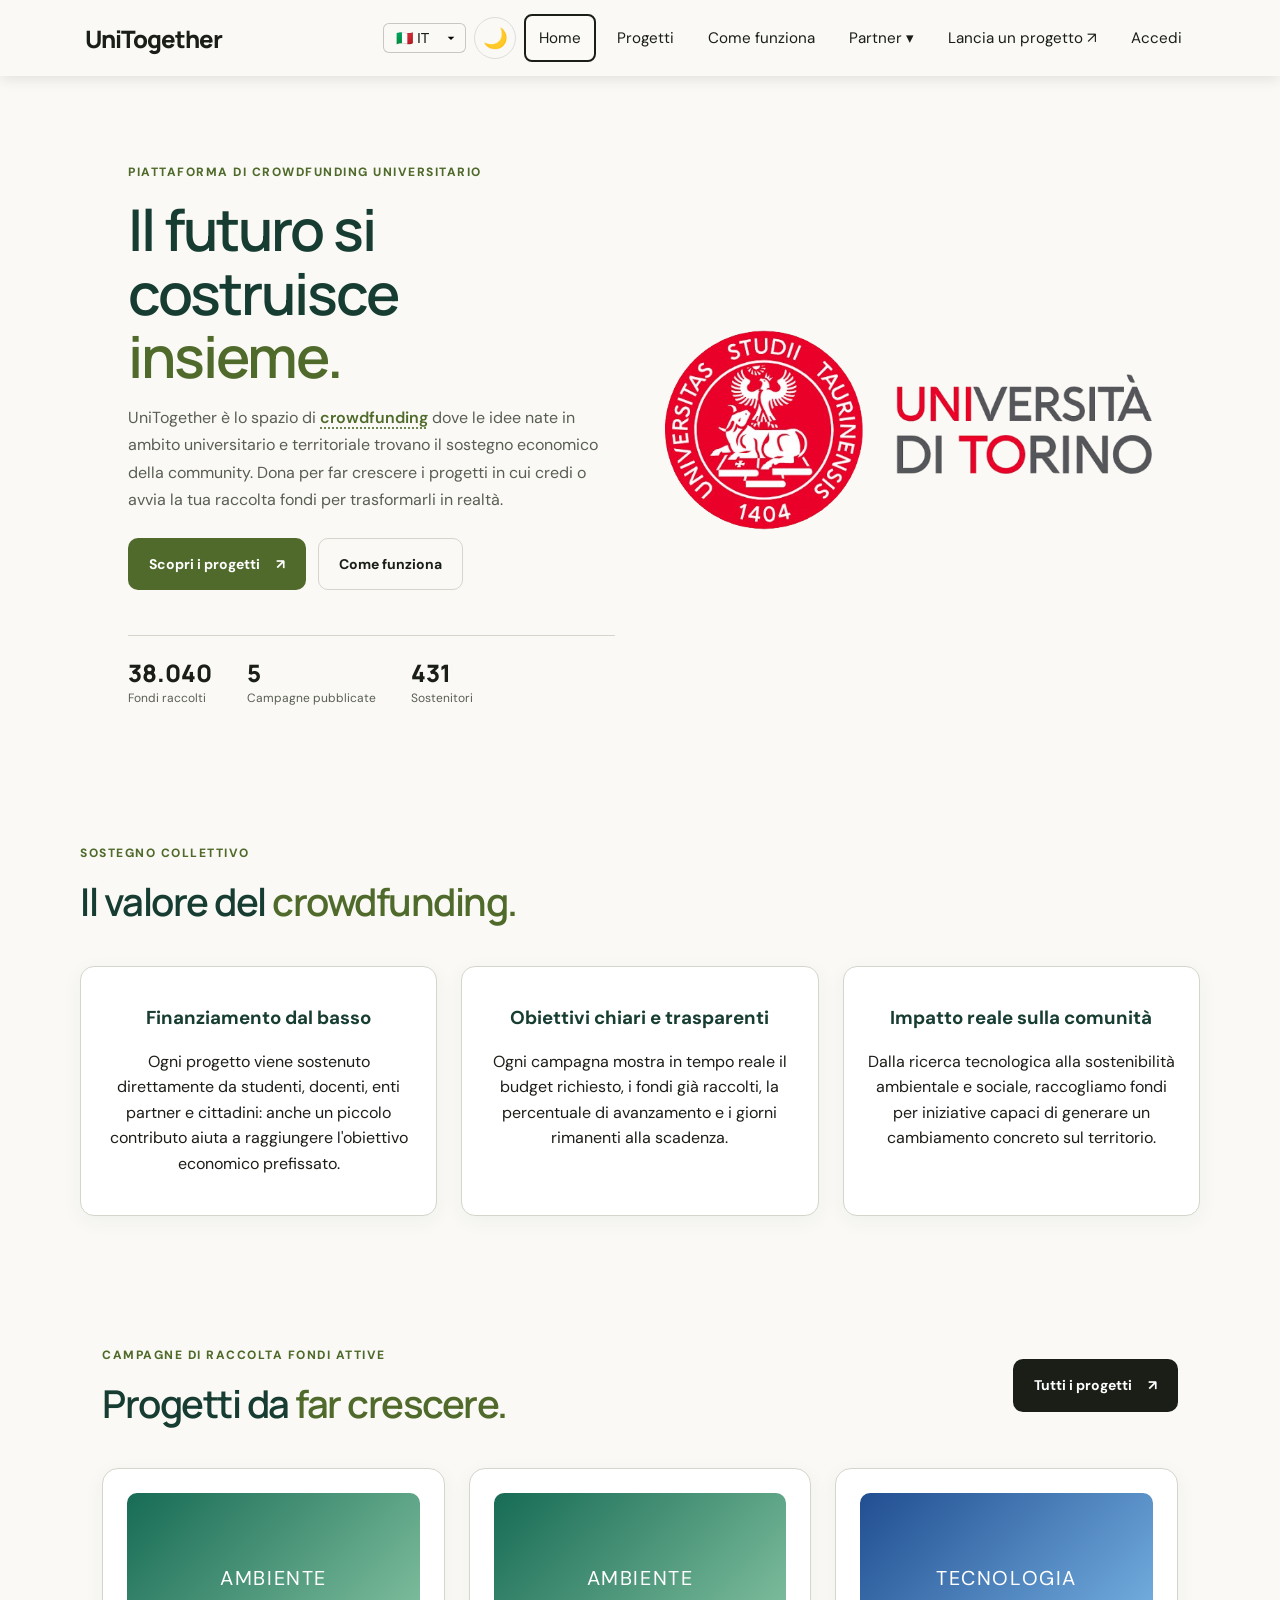
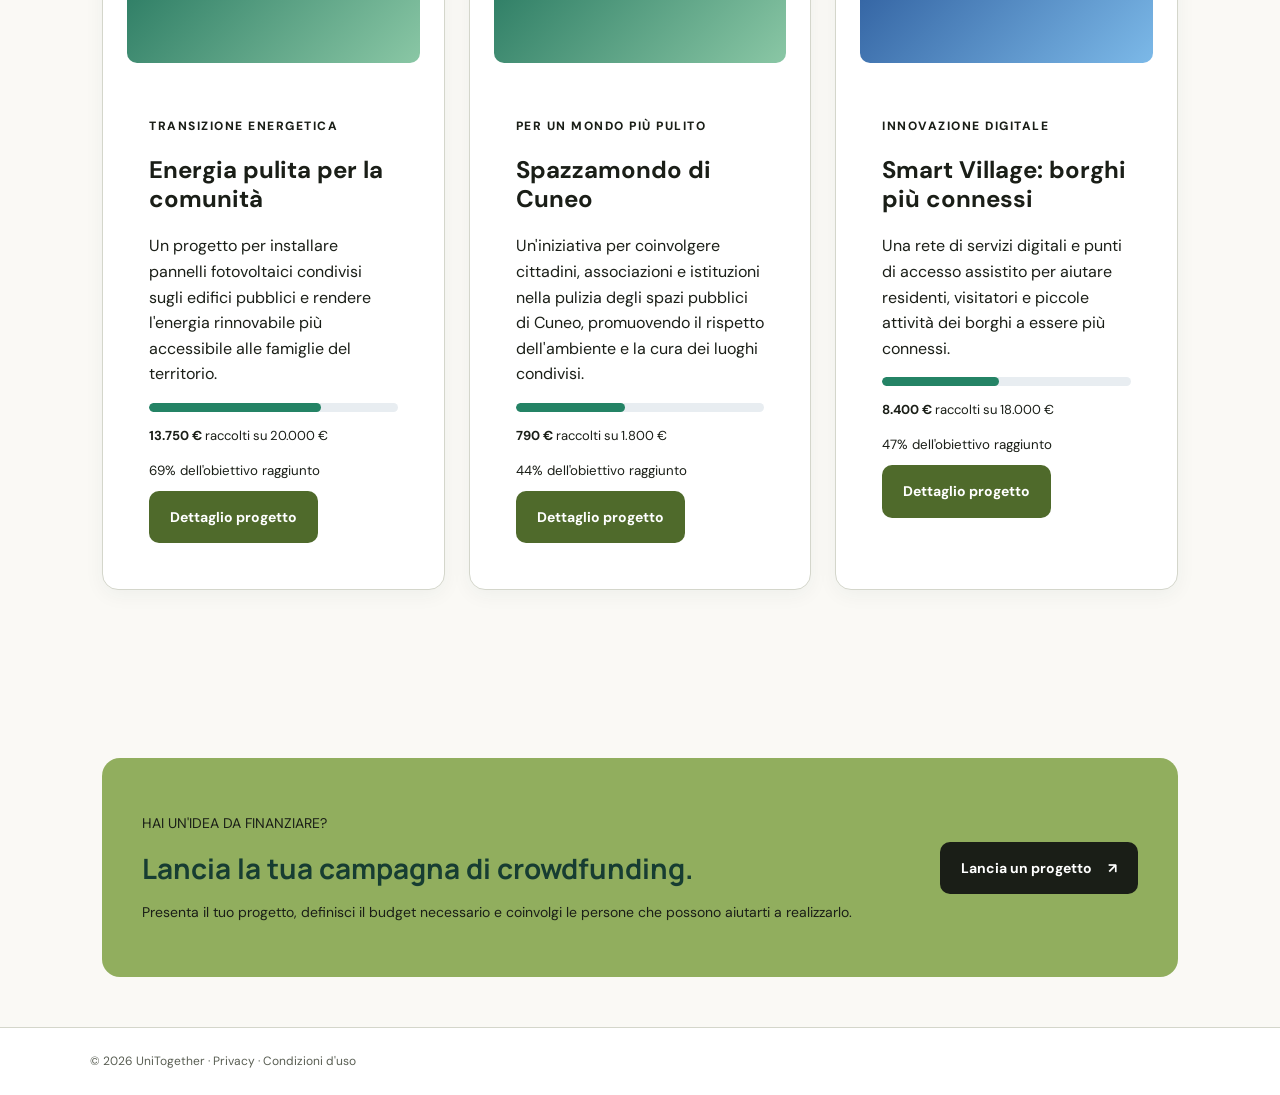
==== assignment3_gruppoAC/src/index.html @ 6f0bae68 "Add files via upload" ====
<!DOCTYPE html>
<html lang="it">
<head>
    <meta charset="UTF-8">
    <meta name="viewport" content="width=device-width, initial-scale=1.0">
    <title>UniTogether - Home</title>
    <link rel="stylesheet" href="../stile/stile.css">
    <script src="../js/app.js" defer></script>
    <script src="../dati/progetti-dati.js" defer></script>
    <script src="../js/home.js" defer></script>
</head>
<body>

<header class="site-header">
    <a class="logo" href="index.html">UniTogether</a>

    <button class="menu-toggle" id="menuToggle"
            type="button"
            aria-label="Apri menu di navigazione"
            aria-expanded="false"
            aria-controls="mainNav">
        <span aria-hidden="true">☰</span>
    </button>

    <nav id="mainNav" aria-label="Menu principale">
        <div class="language-selector">
            <label for="languageSelect" class="sr-only">Seleziona lingua</label>
            <select id="languageSelect" name="language" autocomplete="language" onchange="cambiaLinguaGoogle(this.value)" aria-label="Seleziona lingua">
                <option value="it">🇮🇹 IT</option>
                <option value="en">🇬🇧 EN</option>
                <option value="es">🇪🇸 ES</option>
                <option value="fr">🇫🇷 FR</option>
                <option value="de">🇩🇪 DE</option>
            </select>
        </div>

        <!-- Contenitore nascosto per Google Translate ignorato dagli screen reader -->
        <div id="google_translate_element" hidden aria-hidden="true"></div>

        <button
                id="themeToggle"
                class="theme-toggle"
                type="button"
                aria-label="Attiva modalità scura"
                aria-pressed="false">
            <span aria-hidden="true">🌙</span>
        </button>
        <a href="index.html" aria-current="page">Home</a>
        <a href="progetti.html">Progetti</a>
        <a href="come-funziona.html">Come funziona</a>

        <div class="partner-dropdown">
            <button class="partner-btn" id="partnerBtn" type="button" aria-expanded="false" aria-controls="partnerMenu">
                Partner <span aria-hidden="true">▾</span>
            </button>
            <div class="partner-menu" id="partnerMenu">
                <div class="partner-item">
                    <button class="submenu-btn" type="button" aria-expanded="false">Banche <span aria-hidden="true">›</span></button>
                    <div class="partner-submenu">
                        <a href="errore.html">Banca 1</a>
                        <a href="errore.html">Banca 2</a>
                        <a href="errore.html">Banca 3</a>
                    </div>
                </div>
                <div class="partner-item">
                    <button class="submenu-btn" type="button" aria-expanded="false">Enti Pubblici <span aria-hidden="true">›</span></button>
                    <div class="partner-submenu">
                        <a href="errore.html">Ente pubblico 1</a>
                        <a href="errore.html">Ente pubblico 2</a>
                        <a href="errore.html">Ente pubblico 3</a>
                    </div>
                </div>
                <div class="partner-item">
                    <button class="submenu-btn" type="button" aria-expanded="false">Fondazioni <span aria-hidden="true">›</span></button>
                    <div class="partner-submenu">
                        <a href="errore.html">Fondazione 1</a>
                        <a href="errore.html">Fondazione 2</a>
                        <a href="errore.html">Fondazione 3</a>
                    </div>
                </div>
                <div class="partner-item">
                    <button class="submenu-btn" type="button" aria-expanded="false">Università <span aria-hidden="true">›</span></button>
                    <div class="partner-submenu">
                        <a href="index.html">Università di Torino</a>
                        <a href="errore.html">Università di Firenze</a>
                        <a href="errore.html">Università Bocconi</a>
                        <a href="errore.html">Politecnico di Torino</a>
                    </div>
                </div>
            </div>
        </div>

        <a href="aggiungi.html">Lancia un progetto <span aria-hidden="true">↗</span></a>
        <a href="login.html">Accedi</a>
    </nav>
</header>

<main id="mainContent">
    <section class="hero">
        <div class="hero-text">
            <p class="eyebrow">PIATTAFORMA DI CROWDFUNDING UNIVERSITARIO</p>
            <h1>Il futuro si<br>costruisce <span>insieme.</span></h1>
            <p>
                UniTogether è lo spazio di <strong><abbr title="Raccolta collettiva e collaborativa di fondi, effettuata attraverso la rete, aperta a tutti coloro che decidono di finanziare progetti innovativi e imprese appena costituite." data-tooltip="Raccolta collettiva e collaborativa di fondi, effettuata attraverso la rete, aperta a tutti coloro che decidono di finanziare progetti innovativi e imprese appena costituite.">crowdfunding</abbr></strong> dove le idee nate in ambito universitario e territoriale trovano il sostegno economico della community. Dona per far crescere i progetti in cui credi o avvia la tua raccolta fondi per trasformarli in realtà.
            </p>

            <div class="hero-actions">
                <a href="progetti.html" class="btn primary-btn">Scopri i progetti <span aria-hidden="true">↗</span></a>
                <a href="come-funziona.html" class="btn secondary-btn">Come funziona</a>
            </div>

            <div class="statistics">
                <div><strong id="totalRaised">—</strong><small>Fondi raccolti</small></div>
                <div><strong id="totalProjects">—</strong><small>Campagne pubblicate</small></div>
                <div><strong id="totalSupporters">—</strong><small>Sostenitori</small></div>
            </div>
        </div>

        <div class="hero-illustration">
            <img src="../img/logo_unito.png" class="responsive-logo" alt="Logo Università di Torino">
        </div>
    </section>

    <section class="container section crowdfunding-section">
        <div class="section-title">
            <div>
                <p class="eyebrow">SOSTEGNO COLLETTIVO</p>
                <h2>Il valore del <span>crowdfunding.</span></h2>
            </div>
        </div>

        <div class="feature-grid">
            <article class="card">
                <h3>Finanziamento dal basso</h3>
                <p>Ogni progetto viene sostenuto direttamente da studenti, docenti, enti partner e cittadini: anche un piccolo contributo aiuta a raggiungere l'obiettivo economico prefissato.</p>
            </article>
            <article class="card">
                <h3>Obiettivi chiari e trasparenti</h3>
                <p>Ogni campagna mostra in tempo reale il budget richiesto, i fondi già raccolti, la percentuale di avanzamento e i giorni rimanenti alla scadenza.</p>
            </article>
            <article class="card">
                <h3>Impatto reale sulla comunità</h3>
                <p>Dalla ricerca tecnologica alla sostenibilità ambientale e sociale, raccogliamo fondi per iniziative capaci di generare un cambiamento concreto sul territorio.</p>
            </article>
        </div>
    </section>

    <section class="projects-section">
        <div class="section-title">
            <div>
                <p class="eyebrow">CAMPAGNE DI RACCOLTA FONDI ATTIVE</p>
                <h2>Progetti da <span>far crescere.</span></h2>
            </div>
            <a href="progetti.html" class="btn dark-btn">Tutti i progetti <span aria-hidden="true">↗</span></a>
        </div>

        <!-- Le prime tre schede vengono generate automaticamente dal JSON. -->
        <div class="project-grid" id="homeProjectGrid" aria-live="polite">
            <p>Caricamento progetti...</p>
        </div>
    </section>

    <section class="call-to-action">
        <div>
            <p>HAI UN'IDEA DA FINANZIARE?</p>
            <h2>Lancia la tua campagna di crowdfunding.</h2>
            <p>Presenta il tuo progetto, definisci il budget necessario e coinvolgi le persone che possono aiutarti a realizzarlo.</p>
        </div>
        <a href="aggiungi.html" class="btn dark-btn">Lancia un progetto <span aria-hidden="true">↗</span></a>
    </section>
</main>

<footer class="footer-simple">
    © 2026 UniTogether · Privacy · Condizioni d'uso
</footer>

</body>
</html>
---- assignment3_gruppoAC/stile/stile.css ----
@import url('https://fonts.googleapis.com/css2?family=DM+Sans:wght@400;500;600;700&family=Manrope:wght@400;500;600;700;800&display=swap');


/* Pagine catalogo, dettaglio e informazioni */

[hidden] {
    display: none !important;
}

.page-hero {
    padding: 44px 0 28px;
    max-width: 770px;
}

.page-hero h1 {
    margin: 10px 0 16px;
}

.eyebrow {
    font-size: 0.8rem;
    font-weight: 700;
    letter-spacing: 0.08em;
    text-transform: uppercase;
}

.project-filters {
    display: grid;
    grid-template-columns: 1.8fr 1.1fr 1.1fr;
    gap: 12px;
    align-items: end;
    margin: 24px 0;
}

.project-filters label {
    font-weight: 600;
}

.project-filters input,
.project-filters select {
    width: 100%;
    min-width: 0;
    padding: 12px;
    border: 1px solid #d4dbe2;
    border-radius: 8px;
    background: white;
    font: inherit;
}

.project-grid,
.feature-grid {
    display: grid;
    grid-template-columns: repeat(3, minmax(0, 1fr));
    gap: 24px;
    margin: 24px 0 48px;
}

.project-card,
.card {
    border: 1px solid #e2e7ec;
    border-radius: 14px;
    overflow: hidden;
    background: #fff;
    box-shadow: 0 5px 20px rgb(23 61 50 / 5%);
}

.project-content,
.card {
    padding: 22px;
}

.project-image {
    min-height: 170px;
    display: grid;
    place-items: center;
    margin-bottom: 20px;
    padding: 20px;
    border-radius: 10px;
    color: #fff;
    font-size: 20px;
    letter-spacing: 0.08em;
}

.project-image-green {
    background: linear-gradient(135deg, #176b55, #8ac7a5);
}

.project-image-blue {
    background: linear-gradient(135deg, #214e91, #7cb9e8);
}

.project-image-orange {
    background: linear-gradient(135deg, #a74d22, #f3b36b);
}

.project-image-purple {
    background: linear-gradient(135deg, #573d84, #b7a0e5);
}

.progress-track {
    width: 100%;
    height: 9px;
    overflow: hidden;
    border-radius: 999px;
    background: #e8edf1;
    margin: 14px 0;
}

.progress-track span {
    display: block;
    height: 100%;
    border-radius: inherit;
    background: #248365;
}

.project-content .btn,
.project-summary .btn {
    display: inline-block;
    margin-top: 10px;
}

.project-detail {
    display: grid;
    grid-template-columns: minmax(0, 2fr) minmax(260px, 1fr);
    gap: 32px;
    align-items: start;
    padding-bottom: 48px;
}

.detail-image {
    min-height: 260px;
    border-radius: 14px;
    margin-bottom: 28px;
}

.project-summary {
    position: sticky;
    top: 20px;
}

.project-summary .btn {
    width: 100%;
    text-align: center;
}

.small-text {
    font-size: 0.88rem;
    opacity: 0.8;
}

.steps-list {
    padding-left: 24px;
}

.steps-list li {
    padding: 8px 0 18px 8px;
}

.faq-item {
    padding: 18px 0;
    border-bottom: 1px solid #e2e7ec;
}

.faq-item summary {
    cursor: pointer;
    font-weight: 600;
}

.faq-item p {
    line-height: 1.7;
}

.cta-section {
    margin: 48px 0;
    padding: 32px;
    border-radius: 16px;
    background: #f1f6f3;
    border: 1px solid #e0e7df;
}

.site-footer {
    padding: 24px;
    margin-top: 40px;
    text-align: center;
    border-top: 1px solid #e2e7ec;
    background: #173d32;
    color: #fff;
}

@media (max-width: 760px) {
    .project-filters,
    .project-grid,
    .feature-grid,
    .project-detail {
        grid-template-columns: 1fr;
    }

    .project-summary {
        position: static;
    }

    .page-hero {
        padding-top: 32px;
    }

    .cta-section {
        padding: 24px;
    }
}

:root {
    --bg: #faf9f5;
    --green: #cbe665;
    --green-dark: #4f6a2b;
    --text: #1a1e17;
    --muted: #595e53;
    --border: #d4d6cb;
    --white: #ffffff;
    --focus-ring: #2e4317;
    --error: #b3392f;
    --success: #527a33;
}

*, *::before, *::after {
    box-sizing: border-box;
}

body {
    margin: 0;
    background: var(--bg);
    color: var(--text);
    font-family: 'DM Sans', sans-serif;
    line-height: 1.6;
    -webkit-font-smoothing: antialiased;
}

a {
    color: inherit;
    text-decoration: none;
}

button, input {
    font: inherit;
}

/* Accessibilità migliorata: Focus visibile per navigazione da tastiera */
button:focus-visible, a:focus-visible, input:focus-visible {
    outline: 3px solid var(--focus-ring);
    outline-offset: 2px;
}

.navbar {
    min-height: 78px;
    padding: 15px 7%;
    display: flex;
    justify-content: space-between;
    align-items: center;
    gap: 25px;
    border-bottom: 1px solid var(--border);
    background: var(--white);
}

.logo {
    font: 800 22px 'Manrope', sans-serif;
    letter-spacing: -1px;
    white-space: nowrap;
}

.logo span {
    font-weight: 400;
    color: var(--muted);
}

.navigation, .nav-actions {
    display: flex;
    align-items: center;
    gap: 25px;
}

.navigation a, .back-link {
    font-size: 14px;
    font-weight: 600;
    color: var(--muted);
}

.navigation a:hover, .navigation .current {
    color: var(--text);
}

.btn {
    display: inline-flex;
    align-items: center;
    justify-content: space-between;
    gap: 16px;
    padding: 14px 20px;
    border: 1px solid transparent;
    border-radius: 10px;
    font-size: 14px;
    font-weight: 700;
    cursor: pointer;
    transition: transform 0.2s ease, background-color 0.2s ease;
    background: lightgray;
}

.btn:hover {
    transform: translateY(-2px);
}

.primary-btn {
    background: var(--green-dark);
    color: var(--white);
}

.secondary-btn {
    border-color: var(--border);
    background: transparent;
    color: var(--text);
}

.dark-btn {
    background: var(--text);
    color: var(--white);
}

.small-btn {
    padding: 10px 14px;
    font-size: 13px;
}

.menu-toggle {
    display: none;
    border: 0;
    background: none;
    font-size: 24px;
    cursor: pointer;
}

/* HOME */

.hero {
    min-height: 570px;
    padding: 75px 10%;
    display: grid;
    grid-template-columns: 1fr 1fr;
    gap: 50px;
    align-items: center;
}

.eyebrow {
    color: var(--green-dark);
    font-size: 12px;
    font-weight: 800;
    letter-spacing: 1.5px;
    text-transform: uppercase;
}

.hero h1, .login-intro h1, .registration-intro h1 {
    font: 600 clamp(36px, 4.5vw, 60px)/1.1 'Manrope', sans-serif;
    letter-spacing: -2px;
    margin: 16px 0;
}

.hero h1 span, .login-intro h1 span,
.registration-intro h1 span, .section-title h2 span {
    color: var(--green-dark);
}

.hero-text > p:not(.eyebrow) {
    max-width: 480px;
    color: var(--muted);
    font-size: 16px;
    line-height: 1.7;
}

.hero-actions {
    display: flex;
    gap: 12px;
    flex-wrap: wrap;
    margin-top: 25px;
}

.statistics {
    display: flex;
    gap: 35px;
    margin-top: 45px;
    padding-top: 20px;
    border-top: 1px solid var(--border);
}

.statistics div {
    display: flex;
    flex-direction: column;
}

.statistics strong {
    font: 800 24px 'Manrope', sans-serif;
}

.statistics small {
    color: var(--muted);
    font-size: 12px;
}

.hero-illustration {
    min-height: 400px;
    display: grid;
    place-items: center;
    position: relative;
}

.illustration-circle {
    position: absolute;
    width: 330px;
    height: 330px;
    display: grid;
    place-items: center;
    border: 1px solid var(--border);
    border-radius: 50%;
    color: #d1d9c2;
    font-size: 240px;
}

.illustration-card {
    position: relative;
    z-index: 1;
    width: min(320px, 90%);
    padding: 24px;
    background: var(--white);
    border: 1px solid var(--border);
    border-radius: 18px;
    box-shadow: 0 20px 45px rgba(26, 30, 23, 0.08);
    transform: rotate(2deg);
}

.badge {
    display: inline-block;
    padding: 6px 12px;
    border-radius: 20px;
    background: #e8f2d1;
    color: var(--green-dark);
    font-size: 11px;
    font-weight: 800;
}

.illustration-art {
    height: 130px;
    margin: 15px 0;
    border-radius: 10px;
    background: #edf5db;
    display: grid;
    place-items: center;
    font-size: 70px;
}

.illustration-card h3, .project-card h3 {
    font: 700 18px 'Manrope', sans-serif;
    margin: 8px 0;
}

.illustration-card p:not(.eyebrow),
.project-card > p:not(.eyebrow) {
    color: var(--muted);
    font-size: 14px;
}

.progress {
    height: 8px;
    margin: 15px 0 8px;
    overflow: hidden;
    border-radius: 10px;
    background: #e2e5dc;
}

.progress span {
    display: block;
    height: 100%;
    border-radius: 10px;
    background: var(--green-dark);
}

.funding {
    color: var(--muted);
    font-size: 13px;
}

.funding strong {
    color: var(--text);
}

.projects-section {
    padding: 70px 8%;
    background: #f0f2eb;
}

.section-title {
    display: flex;
    align-items: center;
    justify-content: space-between;
    gap: 20px;
    margin-bottom: 30px;
}

.section-title h2 {
    font: 600 clamp(28px, 3vw, 40px) 'Manrope', sans-serif;
    letter-spacing: -1.5px;
    margin: 8px 0;
}

.project-grid {
    display: grid;
    grid-template-columns: repeat(3, minmax(0, 1fr));
    gap: 24px;
}

.project-card {
    padding: 24px;
    border: 1px solid var(--border);
    border-radius: 16px;
    background: var(--white);
    transition: transform 0.2s ease, box-shadow 0.2s ease;
}

.project-card:hover {
    transform: translateY(-4px);
    box-shadow: 0 12px 30px rgba(26, 30, 23, 0.06);
}

.green-art { background: #e2efcb; color: var(--green-dark); }
.lilac-art { background: #eee8f9; color: #5f5791; }
.orange-art { background: #fae6d4; color: #9c5d28; }

.project-card .back-link {
    display: inline-block;
    margin-top: 12px;
    color: var(--green-dark);
    font-weight: 700;
}

.call-to-action {
    margin: 50px 8%;
    padding: 40px;
    border-radius: 18px;
    background: var(--green-dark);
    color: var(--text);
    display: flex;
    align-items: center;
    justify-content: space-between;
    gap: 25px;
}

.call-to-action h2 {
    font: 700 28px 'Manrope', sans-serif;
    margin: 8px 0;
}

.call-to-action p {
    font-size: 14px;
}

.footer-simple {
    padding: 24px 7%;
    border-top: 1px solid var(--border);
    color: var(--muted);
    font-size: 12px;
    background: var(--white);
}

/* LOGIN E REGISTRAZIONE */

.auth-page {
    min-height: 100vh;
    background: var(--bg);
}

.auth-page .navbar {
    border-bottom: 0;
    background: transparent;
}

.login-layout, .registration-layout {
    padding: 35px 8% 55px;
    display: grid;
    grid-template-columns: 1fr 1fr;
    gap: 7%;
    align-items: center;
}

.login-intro, .registration-intro {
    padding: 35px 0;
}

.login-intro > p:not(.eyebrow),
.registration-intro > p:not(.eyebrow) {
    max-width: 400px;
    color: var(--muted);
    font-size: 16px;
    line-height: 1.7;
}

.login-card, .registration-card {
    width: 100%;
    max-width: 500px;
    padding: 36px;
    background: var(--white);
    border: 1px solid var(--border);
    border-radius: 18px;
    box-shadow: 0 15px 40px rgba(26, 30, 23, 0.06);
}

.login-card h2, .registration-card h2 {
    margin: 8px 0;
    font: 700 28px 'Manrope', sans-serif;
    letter-spacing: -1px;
}

.login-card > p:not(.eyebrow),
.muted {
    color: var(--muted);
    font-size: 14px;
}

.login-types {
    display: grid;
    grid-template-columns: 1fr 1fr 1.3fr;
    gap: 6px;
    padding: 6px;
    margin: 22px 0;
    border-radius: 10px;
    background: #eaece3;
}

.role {
    padding: 12px 6px;
    border: 0;
    border-radius: 7px;
    background: transparent;
    color: var(--muted);
    font-size: 12px;
    font-weight: 700;
    cursor: pointer;
    transition: background-color 0.2s ease, color 0.2s ease;
}

.role.active {
    background: var(--white);
    color: var(--text);
    box-shadow: 0 2px 8px rgba(0, 0, 0, 0.08);
}

.form-group {
    min-width: 0;
    margin-bottom: 20px;
}

.form-group label {
    display: block;
    margin-bottom: 8px;
    font-size: 13px;
    font-weight: 700;
}

.form-group input:not([type="checkbox"]) {
    width: 100%;
    padding: 14px;
    border: 1px solid var(--border);
    border-radius: 10px;
    background: var(--white);
    color: var(--text);
    font-size: 14px;
    transition: border-color 0.2s ease, box-shadow 0.2s ease;
}

.form-group input:focus {
    outline: none;
    border-color: var(--green-dark);
    box-shadow: 0 0 0 3px rgba(79, 106, 43, 0.15);
}

.form-group input.invalid {
    border-color: var(--error);
    background: #fffbfa;
}

.form-group input.valid {
    border-color: var(--success);
}

.password-box {
    position: relative;
}

.password-box input {
    padding-right: 85px !important;
}

.show-password {
    position: absolute;
    top: 50%;
    right: 10px;
    transform: translateY(-50%);
    padding: 8px;
    border: 0;
    background: transparent;
    color: var(--green-dark);
    font-size: 12px;
    font-weight: 700;
    cursor: pointer;
}

.error {
    display: block;
    margin-top: 6px;
    color: var(--error);
    font-size: 12px;
    font-weight: 600;
}

.error:empty {
    display: none;
}

.hint {
    display: block;
    margin-top: 6px;
    color: var(--muted);
    font-size: 12px;
}

.login-options {
    display: flex;
    align-items: center;
    justify-content: space-between;
    gap: 10px;
    margin: 8px 0 22px;
    font-size: 13px;
}

.login-options a {
    color: var(--green-dark);
    font-weight: 700;
}

.remember, .terms {
    display: flex;
    align-items: flex-start;
    gap: 10px;
    font-size: 13px;
    color: var(--muted);
}

input[type="checkbox"] {
    accent-color: var(--green-dark);
    margin-top: 3px;
    width: 16px;
    height: 16px;
    cursor: pointer;
}

.login-card .primary-btn,
.registration-card .primary-btn {
    width: 100%;
    margin-top: 10px;
    justify-content: center;
}

.form-message {
    min-height: 0;
    color: var(--green-dark);
    font-size: 13px;
    font-weight: 600;
}

.form-message:empty {
    display: none;
}

.separator {
    display: flex;
    align-items: center;
    gap: 12px;
    margin: 24px 0;
    color: var(--muted);
    font-size: 12px;
}

.separator::before, .separator::after {
    content: "";
    flex: 1;
    height: 1px;
    background: var(--border);
}

.register-link {
    text-align: center;
    color: var(--muted);
    font-size: 13px;
}

.register-link a, .terms a {
    color: var(--green-dark);
    font-weight: 800;
}

.two-columns {
    display: grid;
    grid-template-columns: 1fr 1fr;
    gap: 16px;
}

.password-rules {
    display: grid;
    grid-template-columns: 1fr 1fr;
    gap: 6px 12px;
    margin-top: 12px;
}

.password-rules p {
    margin: 0;
    color: var(--muted);
    font-size: 12px;
}

.password-rules p.passed {
    color: var(--success);
    font-weight: 600;
}

.terms {
    margin: 14px 0;
}

@media (max-width: 850px) {
    .navigation, .nav-actions {
        gap: 14px;
    }

    .hero, .login-layout, .registration-layout {
        padding-left: 6%;
        padding-right: 6%;
        gap: 4%;
    }

    .project-grid {
        grid-template-columns: repeat(2, minmax(0, 1fr));
        gap: 16px;
    }
}

@media (max-width: 650px) {
    .navbar {
        padding: 15px 5%;
    }

    .navigation, .nav-actions {
        display: none;
    }

    .menu-toggle {
        display: block;
    }

    .hero, .login-layout, .registration-layout {
        grid-template-columns: 1fr;
        padding: 35px 6%;
    }

    .hero h1, .login-intro h1, .registration-intro h1 {
        font-size: 36px;
    }

    .hero-illustration {
        min-height: 330px;
    }

    .statistics {
        gap: 20px;
    }

    .project-grid {
        grid-template-columns: 1fr;
    }

    .section-title, .call-to-action {
        align-items: flex-start;
        flex-direction: column;
    }

    .projects-section {
        padding: 45px 6%;
    }

    .call-to-action {
        margin: 25px 5%;
        padding: 28px;
    }

    .login-intro, .registration-intro {
        padding: 10px 0;
    }

    .login-card, .registration-card {
        padding: 24px 20px;
    }

    .two-columns {
        grid-template-columns: 1fr;
        gap: 0;
    }

    .password-rules {
        grid-template-columns: 1fr;
    }

    .login-types {
        grid-template-columns: 1fr 1fr 1.2fr;
    }
}

/* ===== LAYOUT GLOBALE ===== */

html {
    scroll-behavior: smooth;
}

.container {
    width: min(1120px, calc(100% - 48px));
    margin-inline: auto;
}

main.container {
    padding-top: 24px;
    padding-bottom: 48px;
}

h1, h2, h3, p {
    overflow-wrap: break-word;
}

h1, h2, h3 {
    line-height: 1.2;
    color: #173d32;
}

h1 {
    font-size: clamp(2rem, 4vw, 3.25rem);
}

/* ===== NAVBAR ===== */

.site-header {
    position: sticky;
    top: 0;
    z-index: 100;
    background: #4f6a2b;
    color: #fff;
    box-shadow: 0 3px 14px rgb(0 0 0 / 10%);
}

.site-header > * {
    max-width: 1200px;
    margin-inline: auto;
}

.site-header {
    padding: 0 24px;
}

.site-header {
    display: flex;
    align-items: center;
    justify-content: space-between;
    gap: 24px;
    min-height: 76px;
}

.site-header .logo {
    color: #fff;
    font-size: 1.5rem;
    font-weight: 800;
    text-decoration: none;
    white-space: nowrap;
}

.site-header nav {
    display: flex;
    align-items: center;
    justify-content: flex-end;
    flex-wrap: wrap;
    gap: 8px;
}

.site-header nav a {
    display: inline-block;
    padding: 10px 13px;
    color: #fff;
    border-radius: 8px;
    text-decoration: none;
    font-size: 0.95rem;
    transition: background 0.2s ease;
}

.site-header nav a:hover,
.site-header nav a:focus-visible,
.site-header nav a[aria-current="page"] {
    background: rgb(255 255 255 / 14%);
    border: 2px solid #1a1e17;
}

/* ===== SEZIONI E CARD ===== */

.section {
    margin: 48px 0;
}

.project-card {
    transition: transform 0.2s ease, box-shadow 0.2s ease;
}

.project-card:hover {
    transform: translateY(-3px);
    box-shadow: 0 10px 26px rgb(23 61 50 / 10%);
}

.btn:not(.edit-project-btn):hover {
    background: #7b7c7b;
}

.btn:focus-visible,
a:focus-visible,
input:focus-visible,
select:focus-visible,
button:focus-visible {
    outline: 3px solid var(--focus-ring);
    outline-offset: 3px;
}

.site-footer a {
    color: #d9f1c7;
}

/* ===== RESPONSIVE ===== */

@media (max-width: 760px) {
    .container {
        width: calc(100% - 32px);
    }

    .site-header {
        position: static;
        flex-direction: column;
        align-items: stretch;
        padding: 16px;
        gap: 12px;
    }

    .site-header nav {
        justify-content: flex-start;
    }

    .site-header nav a {
        padding: 8px 10px;
    }

    .project-filters,
    .project-grid,
    .feature-grid,
    .project-detail {
        grid-template-columns: minmax(0, 1fr);
    }

    .page-hero {
        padding-top: 28px;
    }
}


/* ===== MENU A TENDINA PARTNER ===== */

.partner-dropdown {
    position: relative;
}

.partner-btn {
    background: transparent;
    border: none;
    color: white;
    padding: 10px 13px;
    border-radius: 8px;
    font: inherit;
    font-size: 0.95rem;
    cursor: pointer;
}

.partner-btn:hover {
    background: rgb(255 255 255 / 14%);
    border: 2px solid #1a1e17;
}

/* Menu principale */

.partner-menu {
    display: none;
    position: absolute;
    top: 100%;
    left: 0;
    min-width: 210px;
    background: #4f6a2b;
    border-radius: 10px;
    box-shadow: 0 5px 20px rgb(0 0 0 / 18%);
    padding: 7px;
    z-index: 1000;
}

.partner-menu.active {
    display: block;
}

/* Link e pulsanti del menu */

.partner-menu a,
.submenu-btn {
    display: flex;
    justify-content: space-between;
    align-items: center;
    width: 100%;
    padding: 11px 13px;
    color: #4f6a2b;
    background: white;
    border: none;
    border-radius: 15px;
    text-decoration: none;
    font: inherit;
    font-size: 14px;
    text-align: left;
    cursor: pointer;
    margin-bottom: 4px;
}

.partner-menu a:hover,
.submenu-btn:hover {
    background: #edf2e9;
}

/* Sottomenu laterale */

.partner-item {
    position: relative;
}

.partner-submenu {
    display: none;
    position: absolute;
    top: 0;
    left: 100%;
    min-width: 230px;
    background: #4f6a2b;
    color: white;
    border-radius: 10px;
    box-shadow: 0 5px 20px rgb(0 0 0 / 18%);
    padding: 7px;
    z-index: 1001;
}

.partner-submenu.active {
    display: block;
}

/* Piccola freccia */

.submenu-btn span {
    font-size: 20px;
    color: #4f6a2b;
}

/* Accessibilità */

.partner-btn:focus-visible,
.submenu-btn:focus-visible {
    outline: 3px solid var(--focus-ring);
    outline-offset: 2px;
}

/* Versione smartphone */

@media (max-width: 760px) {
    .partner-dropdown {
        width: 100%;
    }

    .partner-menu {
        position: static;
        width: 100%;
        box-shadow: none;
        background: #4f6a2b;
    }

    .partner-submenu {
        position: static;
        width: 100%;
        box-shadow: none;
        background: #4f6a2b;
        padding-left: 15px;
        color: white;
    }
}

.partner-dropdown .partner-submenu a {
    display: block;
    width: 100%;
    padding: 10px 13px;
    color: #4f6a2b;
    background: #fff;
    text-decoration: none;
    border-radius: 7px;
    font: inherit;
    font-size: 14px;
}

.partner-dropdown .partner-submenu a:hover,
.partner-dropdown .partner-submenu a:focus-visible {
    color: #4f6a2b;
    background: #e8f1f5;
}


/* BURGER MENU */

.menu-toggle {
    display: none;
    border: 0;
    background: transparent;
    color: white;
    font-size: 27px;
    cursor: pointer;
    padding: 5px;
}

/* RESPONSIVE NAVBAR */

@media (max-width: 850px) {

    .site-header {
        position: relative;
        display: flex;
        justify-content: flex-start;
        align-items: center;
        gap: 16px;
    }

    .menu-toggle {
        display: block;
        order: 1;
        flex-shrink: 0;
    }

    .site-header nav {
        display: none;
        position: absolute;
        top: 100%;
        left: 0;
        right: 0;
        z-index: 1000;
        order: 3;

        flex-direction: column;
        align-items: stretch;
        gap: 0;

        padding: 12px 20px;
        background: var(--white);
        border: 1px solid var(--border);
        box-shadow: 0 8px 20px rgba(0,0,0,.08);
    }

    .site-header nav.active {
        display: flex;
    }

    .site-header .logo {
        order: 2;
    }

    .site-header nav > a,
    .site-header .partner-btn {
        display: block;
        width: 100%;
        padding: 13px 10px;
        text-align: left;
        color: var(--text);
        background: transparent;
        border-bottom: 1px solid var(--border);
    }

    /* Partner nel menu mobile */

    .partner-dropdown {
        width: 100%;
    }

    .partner-menu {
        position: static;
        width: 100%;
        box-shadow: none;
        border: 0;
        padding-left: 12px;
    }

    .partner-item {
        width: 100%;
    }

    .partner-submenu {
        position: static;
        width: 100%;
        box-shadow: none;
        border: 0;
        padding-left: 15px;
    }

    .partner-submenu a {
        color: var(--text);
        background: #f1f4f1;
        padding: 11px 14px;
    }
}

[data-theme="dark"] {
    --bg: #15171c;
    --surface: #20232b;
    --text: #f1f2f5;
    --text-muted: #a5aab6;
    --border: #363a45;
    --primary: #918aff;
    --primary-hover: #aaa5ff;
    --shadow: 0 4px 16px rgba(0, 0, 0, 0.3);
}

.breadcrumbs {
    display: flex;
    flex-wrap: wrap;
    align-items: center;
    gap: 8px;
    max-width: 1200px;
    margin: 16px auto;
    padding: 0 24px;
    color: var(--text-muted);
    font-size: 0.9rem;
}

.breadcrumbs a {
    color: var(--text-muted);
    text-decoration: none;
}

.breadcrumbs a:hover {
    color: var(--primary);
    text-decoration: underline;
}

.breadcrumbs [aria-current="page"] {
    color: var(--text);
    font-weight: 600;
}

@media (max-width: 600px) {
    .breadcrumbs {
        width: calc(100% - 32px);
        margin: 12px auto 20px;
        font-size: 0.85rem;
        gap: 6px;
    }
}

.responsive-logo {
    width: 100%;           /* Occupa fino al 100% dello spazio disponibile sul mobile */
    max-width: 500px;      /* Su desktop non supererà mai questa larghezza */
    height: auto;          /* Mantiene le proporzioni originali (aspect-ratio) */
    object-fit: contain;   /* Assicura che il logo non venga tagliato o deformato */
    display: block;
    margin: 0 auto;        /* Lo centra orizzontalmente nel contenitore */
}

/* =====================================
   MODALITÀ SCURA AUTOMATICA
   ===================================== */

@media (prefers-color-scheme: dark) {

    :root {
        color-scheme: dark;

        --bg-color: #151619;
        --card-color: #222329;
        --text-color: #f5f5f5;
        --secondary-text: #c5c5cc;
        --border-color: #383941;
        --section-color: #1c1d22;
    }

    body {
        background-color: var(--bg-color);
        color: var(--text-color);
    }

    /* Header e navigazione */
    .site-header {
        background-color: var(--bg-color);
        border-bottom: 1px solid var(--border-color);
    }

    .site-header a,
    .site-header button {
        color: var(--text-color);
    }

    /* Hero */
    .hero,
    .projects-section {
        background-color: var(--bg-color);
        color: var(--text-color);
    }

    /* Card dei progetti */
    .project-card {
        background-color: var(--card-color);
        color: var(--text-color);
        border: 1px solid var(--border-color);
    }

    .project-content {
        background-color: var(--card-color);
        color: var(--text-color);
    }

    .project-card h2,
    .project-card h3,
    .project-card p {
        color: var(--text-color);
    }

    /* Barra di avanzamento */
    .progress-track {
        background-color: #454650;
    }

    .progress-track span {
        background-color: #48d982;
    }

    /* Pulsanti */
    .secondary-btn {
        color: var(--text-color);
        border-color: var(--text-color);
    }

    /* Sezioni finali */
    .call-to-action {
        background-color: var(--section-color);
        color: var(--text-color);
    }

    .footer-simple {
        background-color: var(--bg-color);
        color: var(--secondary-text);
        border-top: 1px solid var(--border-color);
    }

    /* Testi secondari */
    .eyebrow,
    .funding,
    .section-title {
        color: var(--secondary-text);
    }
}

/* Pulsante cambio tema */
.theme-toggle {
    background: transparent;
    border: 1px solid var(--border-color, #ddd);
    border-radius: 50%;
    width: 42px;
    height: 42px;
    font-size: 20px;
    cursor: pointer;
    display: inline-flex;
    align-items: center;
    justify-content: center;
    transition: background 0.3s, transform 0.3s;
}

.theme-toggle:hover {
    transform: rotate(15deg);
}

/* =========================
   MODALITÀ SCURA
   ========================= */

/* 1. Variabili ricalibrate per il tema scuro */
html[data-theme="dark"] {
    --bg: #151619;
    --white: #222329;       /* Sfondo delle card, navbar e form */
    --text: #f5f5f5;        /* Testo principale chiaro */
    --muted: #a5aab6;       /* Testo secondario */
    --border: #383941;      /* Bordi più scuri */
    --green-dark: #6a7d05;  /* Verde brillante per risaltare sul nero */
}

/* 2. Sfondo generale e testo base */
html[data-theme="dark"] body {
    background-color: var(--bg) !important;
    color: var(--text) !important;
}

/* 3. Intestazioni (Titoli fissi) */
html[data-theme="dark"] h1,
html[data-theme="dark"] h2,
html[data-theme="dark"] h3,
html[data-theme="dark"] .project-card h2,
html[data-theme="dark"] .project-card h3 {
    color: #ffffff !important;
}

/* 4. Sfondi Card e Contenitori */
html[data-theme="dark"] .project-card,
html[data-theme="dark"] .card,
html[data-theme="dark"] .login-card,
html[data-theme="dark"] .registration-card,
html[data-theme="dark"] .illustration-card,
html[data-theme="dark"] .project-content {
    background-color: var(--white) !important;
    border-color: var(--border) !important;
    color: var(--text) !important;
}

/* 5. Testi interni alle card e paragrafi secondari */
html[data-theme="dark"] .project-card p,
html[data-theme="dark"] .card p,
html[data-theme="dark"] .login-card p,
html[data-theme="dark"] .registration-card p,
html[data-theme="dark"] .illustration-card p,
html[data-theme="dark"] .small-text,
html[data-theme="dark"] .funding,
html[data-theme="dark"] .eyebrow,
html[data-theme="dark"] .hero-text > p:not(.eyebrow) {
    color: var(--muted) !important;
}

/* Evidenziazioni (Numeri e statistiche) */
html[data-theme="dark"] .project-card strong,
html[data-theme="dark"] .card strong,
html[data-theme="dark"] .funding strong,
html[data-theme="dark"] .statistics strong {
    color: #ffffff !important;
}

/* 6. Header, Footer e sezioni speciali */
html[data-theme="dark"] .site-header,
html[data-theme="dark"] .navbar,
html[data-theme="dark"] .site-footer {
    background-color: var(--bg) !important;
    border-color: var(--border) !important;
    color: #ffffff !important;
}

html[data-theme="dark"] .projects-section,
html[data-theme="dark"] .hero {
    background-color: var(--bg) !important;
}

html[data-theme="dark"] .btn {
    color: black !important;
}

html[data-theme="dark"] .call-to-action {
    background-color: var(--white) !important;
    color: var(--text) !important;
}

/* 7. Menu a tendina (Partner) */
html[data-theme="dark"] .partner-menu,
html[data-theme="dark"] .partner-submenu {
    background-color: var(--white) !important;
}

html[data-theme="dark"] .partner-menu a,
html[data-theme="dark"] .partner-submenu a,
html[data-theme="dark"] .submenu-btn {
    background-color: var(--bg) !important;
    color: var(--text) !important;
}

html[data-theme="dark"] .partner-menu a:hover,
html[data-theme="dark"] .submenu-btn:hover {
    background-color: var(--border) !important;
}

/* 8. Input, Select e Form */
html[data-theme="dark"] input,
html[data-theme="dark"] select {
    background-color: var(--bg) !important;
    color: #ffffff !important;
    border-color: var(--border) !important;
}

/* 9. Bottoni secondari e link navbar */
html[data-theme="dark"] .secondary-btn {
    color: #ffffff !important;
    border-color: var(--border) !important;
}

html[data-theme="dark"] .site-header a,
html[data-theme="dark"] .site-header button {
    color: #ffffff !important;
}

/* 10. Progress bar */
html[data-theme="dark"] .progress-track {
    background-color: #454650 !important;
}
/* =========================
   MODALITÀ CHIARA (Sovrascrive il sistema)
   ========================= */

html[data-theme="light"] body {
    background: #faf9f5;
    color: #1a1e17;
}

html[data-theme="light"] .site-header,
html[data-theme="light"] .hero,
html[data-theme="light"] .projects-section {
    background: #faf9f5;
    color: #1a1e17;
}

html[data-theme="light"] .project-card,
html[data-theme="light"] .project-content {
    background: #ffffff;
    color: #1a1e17;
}

html[data-theme="light"] .project-card h2,
html[data-theme="light"] .project-card h3,
html[data-theme="light"] .project-card p {
    color: #1a1e17;
}

html[data-theme="light"] .call-to-action {
    background: #91ae5e;
    color: #1a1e17;
}

html[data-theme="light"] .footer-simple {
    background: #ffffff;
    color: #595e53;
}

html[data-theme="light"] .progress-track {
    background: #e8edf1;
}

html[data-theme="light"] .secondary-btn {
    color: #1a1e17;
    border-color: #d4d6cb;
}

html[data-theme="light"] .site-header a,
html[data-theme="light"] .site-header button {
    color: #1a1e17;
}

/* Stile icona profilo utente */
.profile-icon {
    display: inline-flex;
    align-items: center;
    justify-content: center;
    width: 32px;
    height: 32px;
    background-color: var(--green-dark, #4f6a2b);
    color: var(--white, #ffffff);
    border-radius: 50%;
    font-weight: 800;
    font-size: 14px;
    text-transform: uppercase;
}

.utente-loggato {
    display: inline-flex !important;
    align-items: center;
    gap: 10px;
    text-decoration: none;
}

.language-flags {
    display: inline-flex;
    gap: 8px;
    align-items: center;
    margin-left: 15px;
}

.flag-btn {
    background: transparent;
    border: 1px solid transparent;
    font-size: 20px;
    cursor: pointer;
    padding: 4px 6px;
    border-radius: 4px;
    transition: transform 0.2s, background 0.2s;
}

.flag-btn:hover {
    transform: scale(1.1);
    background: rgba(0, 0, 0, 0.05);
}

.language-selector {
    display: inline-block;
    margin-left: 15px;
    position: relative;
}

.language-selector select {
    appearance: none;
    -webkit-appearance: none;
    -moz-appearance: none;
    background-color: transparent;
    border: 1px solid rgba(0, 0, 0, 0.2);
    padding: 6px 28px 6px 12px;
    border-radius: 6px;
    font-size: 14px;
    cursor: pointer;
    color: inherit;
    /* Icona freccia personalizzata minimale (opzionale, se la vuoi del tutto invisibile puoi rimuovere il background-image) */
    background-image: url("data:image/svg+xml;utf8,<svg fill='currentColor' height='24' viewBox='0 0 24 24' width='24' xmlns='http://www.w3.org/2000/svg'><path d='M7 10l5 5 5-5z'/></svg>");
    background-repeat: no-repeat;
    background-position: right 6px center;
    background-size: 16px;
}

.language-selector select:focus {
    outline: none;
    border-color: #66863d; /* Sostituisci con il colore principale del tuo tema */
}

/* Freccia che diventa automaticamente BIANCA quando il tema è scuro */
[data-theme="dark"] .language-selector select {
    background-image: url("data:image/svg+xml;utf8,<svg fill='%23ffffff' height='20' viewBox='0 0 24 24' width='20' xmlns='http://www.w3.org/2000/svg'><path d='M7 10l5 5 5-5z'/></svg>");
    border-color: rgba(255, 255, 255, 0.3);
}


/* PAGINA AGGIUNGI PROGETTO */

.add-project-page {
    max-width: 1250px;
    margin: 0 auto;
    padding: 65px 24px 90px;
}

.add-project-heading {
    max-width: 760px;
    margin-bottom: 45px;
}

.add-project-heading h1 {
    font-size: clamp(2rem, 5vw, 3.5rem);
    line-height: 1.12;
    margin: 12px 0;
    letter-spacing: -1.5px;
}

.add-project-heading h1 span {
    color: var(--green);
}

.add-project-heading > p:last-child {
    color: var(--muted);
    line-height: 1.7;
    max-width: 650px;
}

/* LAYOUT */

.add-project-layout {
    display: grid;
    grid-template-columns: 280px minmax(0, 1fr);
    gap: 28px;
    align-items: start;
}

.wizard-sidebar,
.wizard-content {
    background: var(--white);
    border: 1px solid var(--border);
    border-radius: 20px;
}

.wizard-sidebar {
    padding: 24px;
    position: sticky;
    top: 25px;
}

.wizard-progress {
    margin-bottom: 25px;
}

.wizard-progress-header {
    display: flex;
    justify-content: space-between;
    font-size: .9rem;
    margin-bottom: 12px;
}

.wizard-progress-header span {
    color: var(--green);
    font-weight: 700;
}

.wizard-progress-track {
    height: 7px;
    background: var(--border);
    border-radius: 20px;
    overflow: hidden;
}

.wizard-progress-track span {
    display: block;
    width: 20%;
    height: 100%;
    background: var(--green);
    border-radius: 20px;
    transition: width .3s ease;
}

.wizard-steps {
    display: flex;
    flex-direction: column;
    gap: 10px;
}

.wizard-step {
    display: flex;
    align-items: center;
    gap: 13px;
    padding: 13px 10px;
    width: 100%;
    text-align: left;
    border: 0;
    border-radius: 12px;
    background: transparent;
    color: var(--text);
    cursor: pointer;
}

.wizard-step.active {
    background: rgba(39, 134, 75, .10);
}

.step-number {
    display: flex;
    align-items: center;
    justify-content: center;
    width: 35px;
    height: 35px;
    flex-shrink: 0;
    border: 1px solid var(--border);
    border-radius: 50%;
    font-weight: 700;
}

.wizard-step.active .step-number,
.wizard-step.completed .step-number {
    color: white;
    background: var(--green);
    border-color: var(--green);
}

.wizard-step strong,
.wizard-step small {
    display: block;
}

.wizard-step strong {
    font-size: .88rem;
}

.wizard-step small {
    margin-top: 4px;
    color: var(--muted);
    font-size: .76rem;
}

.wizard-help {
    margin-top: 30px;
    padding: 16px;
    border-radius: 12px;
    background: rgba(39, 134, 75, .08);
}

.wizard-help strong {
    font-size: .88rem;
}

.wizard-help p {
    font-size: .8rem;
    line-height: 1.5;
    color: var(--muted);
    margin-bottom: 0;
}

/* CONTENUTO */

.wizard-content {
    padding: 32px;
    min-width: 0;
}

.wizard-content-header {
    display: flex;
    align-items: flex-start;
    justify-content: space-between;
    gap: 15px;
    margin-bottom: 35px;
    padding-bottom: 22px;
    border-bottom: 1px solid var(--border);
}

.wizard-content-header h2 {
    margin: 8px 0;
    font-size: 1.7rem;
}

.wizard-content-header p {
    margin: 0;
    color: var(--muted);
    font-size: .92rem;
}

.draft-status {
    color: var(--muted);
    font-size: .75rem;
    white-space: nowrap;
}

/* CAMPI */

.field-group {
    margin-bottom: 24px;
    min-width: 0;
}

.field-group label {
    display: block;
    font-size: .92rem;
    font-weight: 700;
    margin-bottom: 9px;
}

.field-group input:not([type="radio"]):not([type="file"]),
.field-group textarea {
    width: 100%;
    padding: 13px 15px;
    border: 1px solid var(--border);
    border-radius: 10px;
    background: var(--bg);
    color: var(--text);
    font: inherit;
    font-size: .9rem;
    box-sizing: border-box;
}

.field-group textarea {
    resize: vertical;
    line-height: 1.6;
}

.field-group input:focus,
.field-group textarea:focus {
    outline: 2px solid var(--green);
    outline-offset: 2px;
}

.field-group small {
    display: block;
    margin-top: 7px;
    color: var(--muted);
    font-size: .78rem;
}

.field-row {
    display: grid;
    grid-template-columns: 1fr 1fr;
    gap: 18px;
}

.field-error {
    display: block;
    color: var(--error, #c64e45);
    font-size: .78rem;
    margin-top: 6px;
}

.field-group .invalid {
    border-color: var(--error, #c64e45) !important;
}

/* CATEGORIE */

.category-options {
    display: grid;
    grid-template-columns: repeat(2, minmax(0, 1fr));
    gap: 12px;
}

.category-option {
    position: relative;
    display: flex;
    flex-direction: column;
    align-items: flex-start;
    padding: 18px;
    border: 1px solid var(--border);
    border-radius: 13px;
    cursor: pointer;
    transition: .2s;
}

.category-option input {
    position: absolute;
    top: 12px;
    right: 12px;
    accent-color: var(--green);
}

.category-option > span {
    font-size: 1.6rem;
    margin-bottom: 10px;
}

.category-option strong {
    font-size: .92rem;
}

.category-option small {
    color: var(--muted);
    margin-top: 5px;
}

.category-option:has(input:checked) {
    outline: 2px solid var(--green);
    border-color: var(--green);
}

.category-option.green:has(input:checked) {
    outline-color: #27864B;
}

.category-option.purple:has(input:checked) {
    outline-color: #8052B8;
}

.category-option.blue:has(input:checked) {
    outline-color: #2878C8;
}

.category-option.orange:has(input:checked) {
    outline-color: #E87532;
}

/* IMMAGINE */

.image-preview {
    min-height: 180px;
    margin-top: 15px;
    border: 2px dashed var(--border);
    border-radius: 13px;
    display: flex;
    flex-direction: column;
    justify-content: center;
    align-items: center;
    text-align: center;
    overflow: hidden;
    color: var(--muted);
}

.image-preview > span {
    font-size: 2rem;
}

.image-preview img {
    width: 100%;
    max-height: 280px;
    object-fit: cover;
}

.image-preview p {
    font-size: .85rem;
}

.remove-image {
    margin-top: 10px;
    border: 0;
    background: transparent;
    color: var(--error, #c64e45);
    cursor: pointer;
    font: inherit;
}

/* STEP */

.wizard-panel {
    display: none;
}

.wizard-panel.active {
    display: block;
}

/* RIEPILOGO */

.review-notice {
    display: flex;
    gap: 13px;
    padding: 17px;
    background: rgba(39, 134, 75, .09);
    border-radius: 12px;
    margin-bottom: 25px;
}

.review-notice > span {
    color: var(--green);
    font-size: 1.4rem;
    font-weight: 700;
}

.review-notice p {
    margin: 5px 0 0;
    color: var(--muted);
    font-size: .85rem;
}

.review-item {
    padding: 17px 0;
    border-bottom: 1px solid var(--border);
}

.review-item small {
    display: block;
    color: var(--muted);
    margin-bottom: 6px;
}

.review-item strong {
    overflow-wrap: anywhere;
}

.review-image {
    width: 100%;
    max-height: 200px;
    object-fit: cover;
    border-radius: 10px;
    margin-top: 10px;
}

.review-checkbox {
    display: flex;
    align-items: flex-start;
    gap: 10px;
    margin-top: 25px;
    font-size: .86rem;
    line-height: 1.5;
    cursor: pointer;
}

.review-checkbox input {
    margin-top: 4px;
    accent-color: var(--green);
}

.review-error,
.form-message {
    color: var(--error, #c64e45);
    font-size: .85rem;
}

/* NAVIGAZIONE */

.wizard-actions {
    display: flex;
    align-items: center;
    gap: 12px;
    margin-top: 35px;
    padding-top: 22px;
    border-top: 1px solid var(--border);
}

.required-note {
    color: var(--muted);
    font-size: .78rem;
    margin-right: auto;
}

.wizard-back {
    border: 1px solid var(--border);
    background: transparent;
    color: var(--text);
    border-radius: 10px;
    padding: 12px 18px;
    cursor: pointer;
    font: inherit;
}

.wizard-actions button:disabled {
    opacity: .5;
    cursor: not-allowed;
}

/* RESPONSIVE */

@media (max-width: 850px) {
    .add-project-layout {
        grid-template-columns: 1fr;
    }

    .wizard-sidebar {
        position: static;
    }

    .wizard-steps {
        display: grid;
        grid-template-columns: repeat(2, minmax(0, 1fr));
    }

    .wizard-help {
        display: none;
    }
}

@media (max-width: 550px) {
    .add-project-page {
        padding: 35px 15px 60px;
    }

    .wizard-content,
    .wizard-sidebar {
        padding: 19px;
    }

    .wizard-steps {
        grid-template-columns: 1fr;
    }

    .field-row,
    .category-options {
        grid-template-columns: 1fr;
    }

    .wizard-content-header {
        flex-direction: column;
    }

    .wizard-actions {
        flex-wrap: wrap;
    }

    .required-note {
        width: 100%;
        order: -1;
    }

    .wizard-actions button {
        flex: 1;
    }
}

.project-owner-actions {
    display: flex;
    flex-wrap: wrap;
    gap: 10px;
    margin: 18px 0;
}

.project-owner-actions .btn {
    display: inline-block;
    padding: 10px 17px;
    border-radius: 8px;
    font-size: 14px;
    font-weight: 700;
    text-decoration: none;
    cursor: pointer;
}

.edit-project-btn {
    background: white;
    color: #27864b;
    border: 1px solid #27864b;
}

.edit-project-btn:hover {
    background: rgb(170 234 162 / 0.65);
    color: rgb(49 147 30 / 0.65);
    border-color: #27864b;
}

.delete-project-btn {
    background: white;
    color: #c0392b;
    border: 1px solid #c0392b;
}

.delete-project-btn:hover {
    background: #fff0f0;
    color: #851e14;
    border-color: #c63323;
}

.project-owner-actions .delete-project-btn:hover {
    background-color: #fff0f0 !important;
    color: #c0392b !important;
    border-color: #c0392b !important;
}

.image-preview {
    height: 220px;
    max-height: 220px;
    margin-top: 15px;
    border: 2px dashed var(--border);
    border-radius: 13px;
    display: flex;
    flex-direction: column;
    justify-content: center;
    align-items: center;
    text-align: center;
    overflow: hidden;
    color: var(--muted);
}

.image-preview img {
    width: 100%;
    height: 100%;
    object-fit: cover;
    display: block;
}

/* =========================================
   CORREZIONE COLORI FORM DI DONAZIONE (DARK MODE)
   ========================================= */

#donationFormContainer {
    background: #f9f9f9;
    color: #1a1e17;
    border: 1px solid #ddd;
    transition: background 0.2s, color 0.2s, border-color 0.2s;
}

#donationFormContainer label,
#donationFormContainer h4 {
    color: inherit;
}

/* Quando la modatità scura è attiva */
html[data-theme="dark"] #donationFormContainer {
    background: var(--white) !important; /* Usa il colore della card scura */
    color: var(--text) !important;
    border-color: var(--border) !important;
}

html[data-theme="dark"] #donationFormContainer input[type="number"] {
    background-color: var(--bg) !important;
    color: var(--text) !important;
    border-color: var(--border) !important;
}

html[data-theme="dark"] #donationFormContainer .amount-btn {
    background-color: var(--bg) !important;
    color: var(--text) !important;
    border: 1px solid var(--border) !important;
}

html[data-theme="dark"] #donationFormContainer .amount-btn.active {
    background-color: var(--green-dark) !important;
    color: #ffffff !important;
}


/* =========================================
   CONTRASTO PULITO E BILANCIATO
   ========================================= */

:root {
    --border: #d4d6cb;   /* Ripristina il bordo originale pulito */
    --muted: #595e53;    /* Testi secondari leggibili ma non pesanti */
}

/* Card e box generali con lo stile nativo originale */
.project-card,
.card,
.login-card,
.registration-card,
.illustration-card,
.wizard-sidebar,
.wizard-content {
    border: 1px solid var(--border);
    box-shadow: 0 5px 20px rgba(23, 61, 50, 0.05);
}

/* Input, select e campi di testo standard (senza bordi esagerati) */
input:not([type="checkbox"]),
select,
textarea {
    border: 1px solid #d4d6cb;
    background-color: #ffffff;
    color: var(--text);
}

input:not([type="checkbox"]):focus,
select:focus,
textarea:focus {
    border-color: var(--green-dark);
    box-shadow: 0 0 0 3px rgba(79, 106, 43, 0.15);
    outline: none;
}

/* Modalità scura bilanciata */
html[data-theme="dark"] {
    --border: #383941;
    --muted: #a5aab6;
}

html[data-theme="dark"] input,
html[data-theme="dark"] select,
html[data-theme="dark"] textarea {
    background-color: var(--bg);
    color: #ffffff;
    border-color: var(--border);
}

/* =========================================
   SOLO IL BOTTONE "TORNA AI PROGETTI" (Isolato)
   ========================================= */

a.back-btn {
    display: inline-flex !important;
    align-items: center;
    gap: 8px;
    padding: 10px 16px !important;
    background-color: #ffffff !important;
    border: 1px solid #d4d6cb !important;
    border-radius: 8px !important;
    color: #1a1e17 !important;
    font-size: 0.95rem;
    font-weight: 700;
    text-decoration: none !important;
    box-shadow: 0 3px 8px rgba(0, 0, 0, 0.08) !important;
    transition: all 0.2s ease;
}

a.back-btn:hover {
    background-color: #cbe665 !important;
    border-color: #4f6a2b !important;
    color: #1a1e17 !important;
    transform: translateY(-2px);
    box-shadow: 0 5px 12px rgba(0, 0, 0, 0.12) !important;
}

/* Modalità scura per il bottone torna indietro */
html[data-theme="dark"] a.back-btn {
    background-color: #222329 !important;
    color: #ffffff !important;
    border-color: #383941 !important;
}

html[data-theme="dark"] a.back-btn:hover {
    background-color: #4f6a2b !important;
    color: #ffffff !important;
}

/* =========================================
   SEZIONE CROWDFUNDING CENTRATA (HOME)
   ========================================= */

.crowdfunding-section {
    /* Centra la sezione nel container senza centrare i testi ereditati */
    margin-left: auto;
    margin-right: auto;
}

.crowdfunding-section .section-title {
    display: flex;
    justify-content: flex-start; /* Mantiene il titolo allineato a sinistra */
    align-items: center;
    text-align: left;           /* Testo del titolo a sinistra */
}

.crowdfunding-section .feature-grid {
    text-align: center;           /* Testo interno alle card allineato a sinistra */
}

/* =========================================
   TOOLTIP PERSONALIZZATO PER CROWDFUNDING (Risolto)
   ========================================= */

abbr[data-tooltip] {
    position: relative;
    text-decoration: underline dotted;
    text-underline-offset: 4px;
    cursor: help;
    color: var(--green-dark);
    font-weight: 600;
}

/* Box personalizzato che non esce dallo schermo */
abbr[data-tooltip]:hover::after {
    content: attr(data-tooltip);
    position: absolute;
    top: 130%; /* Si posiziona sotto la parola invece che sopra */
    left: 0;   /* Parte allineato all'inizio della parola */
    min-width: 200px;
    max-width: 280px; /* Evita che diventi troppo largo e esca dallo schermo */
    background-color: var(--text, #1a1e17);
    color: var(--white, #ffffff);
    padding: 8px 12px;
    border-radius: 6px;
    font-size: 0.82rem;
    font-weight: normal;
    line-height: 1.4;
    white-space: normal; /* Permette al testo di andare a capo ed essere letto tutto */
    box-shadow: 0 4px 14px rgba(0, 0, 0, 0.2);
    z-index: 1000;
    pointer-events: none;
}

.sr-only {
    position: absolute;
    width: 1px;
    height: 1px;
    padding: 0;
    margin: -1px;
    overflow: hidden;
    clip: rect(0, 0, 0, 0);
    white-space: nowrap;
    border: 0;
}

/* =========================================
   SKIP LINK (Invisibile, appare solo con TAB)
   ========================================= */
.skip-link {
    position: absolute;
    top: -100px;
    left: 16px;
    z-index: 9999;
    padding: 10px 16px;
    background: var(--green-dark, #4f6a2b);
    color: #ffffff;
    font-weight: 700;
    border-radius: 8px;
    text-decoration: none;
    transition: top 0.2s ease;
}

.skip-link:focus {
    top: 12px;
    outline: 3px solid var(--focus-ring, #2e4317);
}

/* =========================================
   REFLOW E ALLINEAMENTO FORM (WCAG 1.4.10 - Tech C38)
   ========================================= */
form,
.form-group,
.field-group {
    display: flex;
    flex-direction: column;
    flex-wrap: wrap;
    width: 100%;
    max-width: 100%;
    box-sizing: border-box;
}

.password-box {
    display: flex;
    flex-wrap: wrap;
    width: 100%;
    max-width: 100%;
    position: relative;
    box-sizing: border-box;
}

.remember,
.terms,
.review-checkbox {
    display: flex;
    flex-wrap: wrap;
    align-items: center;
    gap: 10px;
    max-width: 100%;
    box-sizing: border-box;
}

.remember {
    width: auto;
}

.terms,
.review-checkbox {
    width: 100%;
}

.remember label,
.terms label,
.review-checkbox label {
    width: auto;
    max-width: calc(100% - 30px);
    margin-bottom: 0;
}

.remember input[type="checkbox"],
.terms input[type="checkbox"],
.review-checkbox input[type="checkbox"],
.category-option input[type="radio"] {
    width: 16px;
    max-width: 100%;
}

label,
input,
select,
textarea {
    width: 100%;
    max-width: 100%;
    box-sizing: border-box;
}

.group-label {
    display: block;
    font-size: 0.92rem;
    font-weight: 700;
    margin-bottom: 9px;
    width: 100%;
}
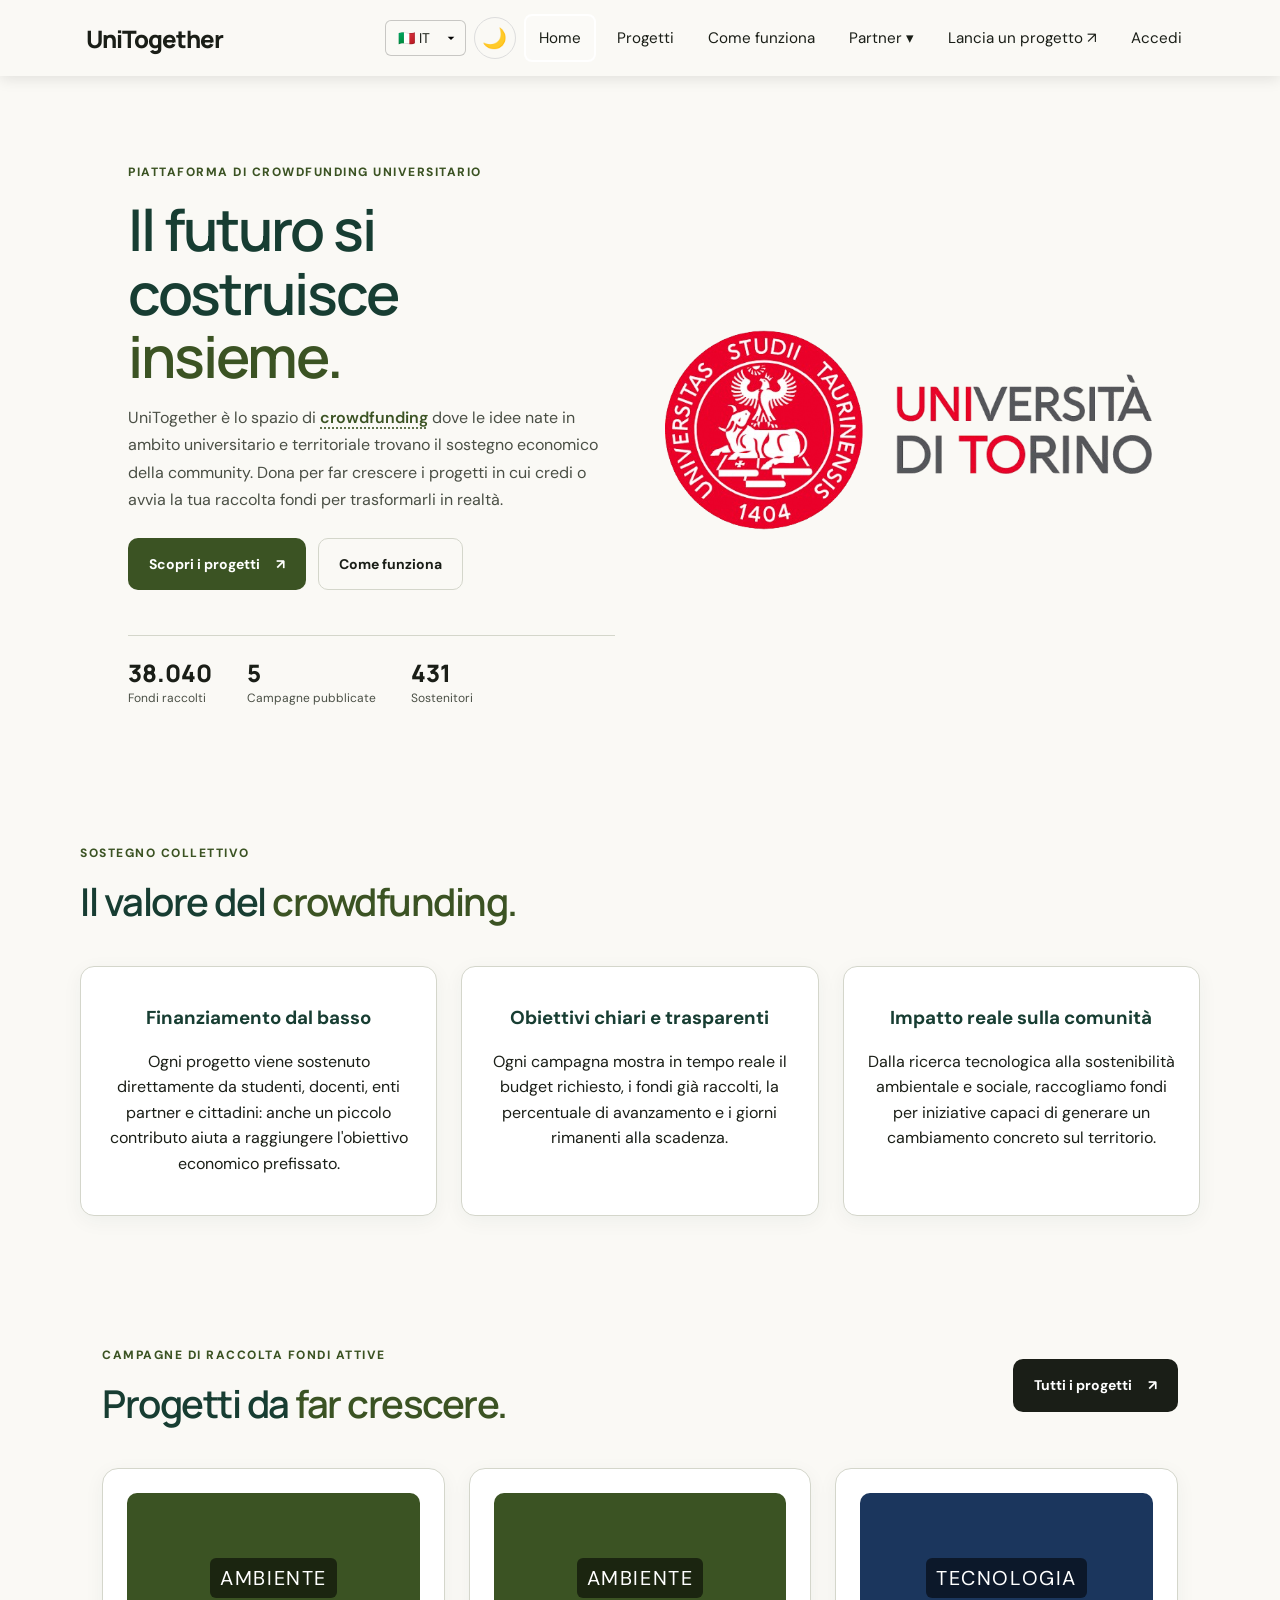
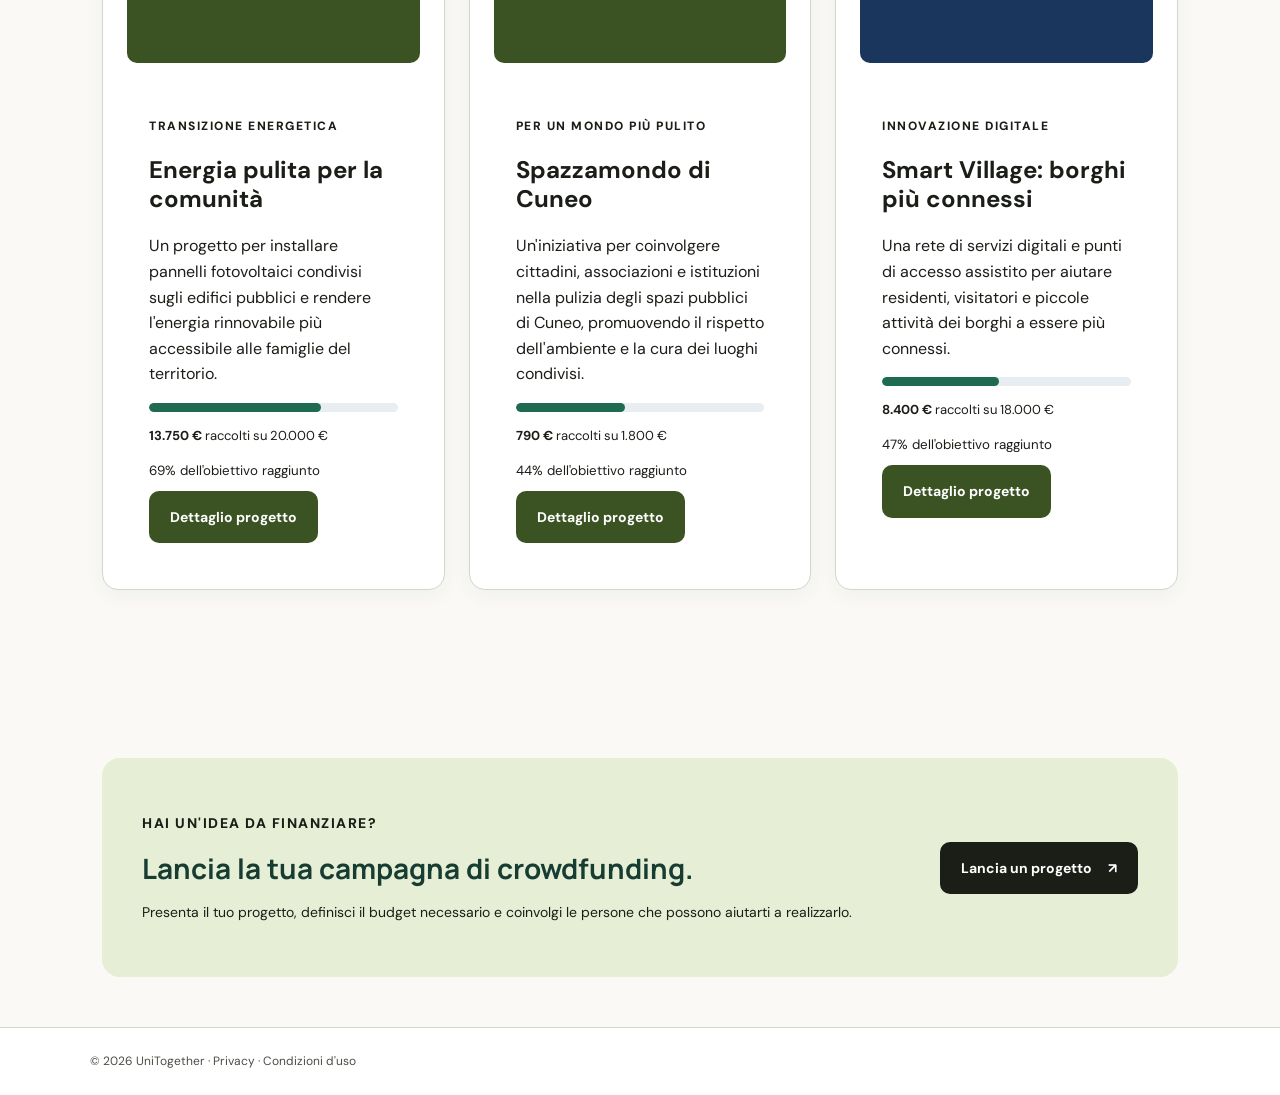
==== commit 04488e51: "Add files via upload" ====
--- a/assignment3_gruppoAC/src/index.html
+++ b/assignment3_gruppoAC/src/index.html
@@ -10,6 +10,7 @@
     <script src="../js/home.js" defer></script>
 </head>
 <body>
+<a href="#mainContent" class="skip-link">Salta al contenuto principale</a>
 
 <header class="site-header">
     <a class="logo" href="index.html">UniTogether</a>
@@ -25,7 +26,7 @@
     <nav id="mainNav" aria-label="Menu principale">
         <div class="language-selector">
             <label for="languageSelect" class="sr-only">Seleziona lingua</label>
-            <select id="languageSelect" name="language" autocomplete="language" onchange="cambiaLinguaGoogle(this.value)" aria-label="Seleziona lingua">
+            <select id="languageSelect" name="language" autocomplete="language" onchange="cambiaLinguaGoogle(this.value)">
                 <option value="it">🇮🇹 IT</option>
                 <option value="en">🇬🇧 EN</option>
                 <option value="es">🇪🇸 ES</option>
@@ -162,7 +163,7 @@
 
     <section class="call-to-action">
         <div>
-            <p>HAI UN'IDEA DA FINANZIARE?</p>
+            <p class="eyebrow">HAI UN'IDEA DA FINANZIARE?</p>
             <h2>Lancia la tua campagna di crowdfunding.</h2>
             <p>Presenta il tuo progetto, definisci il budget necessario e coinvolgi le persone che possono aiutarti a realizzarlo.</p>
         </div>
--- a/assignment3_gruppoAC/stile/stile.css
+++ b/assignment3_gruppoAC/stile/stile.css
@@ -1,5 +1,4 @@
 @import url('https://fonts.googleapis.com/css2?family=DM+Sans:wght@400;500;600;700&family=Manrope:wght@400;500;600;700;800&display=swap');
-
 
 /* Pagine catalogo, dettaglio e informazioni */
 
@@ -8,27 +7,28 @@
 }
 
 .page-hero {
-    padding: 44px 0 28px;
-    max-width: 770px;
+    padding: 2.75rem 0 1.75rem;
+    max-width: 48.125rem;
 }
 
 .page-hero h1 {
-    margin: 10px 0 16px;
+    margin: 0.625rem 0 1rem;
 }
 
 .eyebrow {
-    font-size: 0.8rem;
-    font-weight: 700;
-    letter-spacing: 0.08em;
+    color: var(--green-dark);
+    font-size: 0.75rem;
+    font-weight: 800;
+    letter-spacing: 0.09375rem;
     text-transform: uppercase;
 }
 
 .project-filters {
     display: grid;
     grid-template-columns: 1.8fr 1.1fr 1.1fr;
-    gap: 12px;
+    gap: 0.75rem;
     align-items: end;
-    margin: 24px 0;
+    margin: 1.5rem 0;
 }
 
 .project-filters label {
@@ -39,10 +39,10 @@
 .project-filters select {
     width: 100%;
     min-width: 0;
-    padding: 12px;
+    padding: 0.75rem;
     border: 1px solid #d4dbe2;
-    border-radius: 8px;
-    background: white;
+    border-radius: 0.5rem;
+    background: #ffffff;
     font: inherit;
 }
 
@@ -50,91 +50,99 @@
 .feature-grid {
     display: grid;
     grid-template-columns: repeat(3, minmax(0, 1fr));
-    gap: 24px;
-    margin: 24px 0 48px;
+    gap: 1.5rem;
+    margin: 1.5rem 0 3rem;
 }
 
 .project-card,
 .card {
-    border: 1px solid #e2e7ec;
-    border-radius: 14px;
+    border: 1px solid var(--border);
+    border-radius: 0.875rem;
     overflow: hidden;
-    background: #fff;
-    box-shadow: 0 5px 20px rgb(23 61 50 / 5%);
+    background: #ffffff;
+    box-shadow: 0 5px 20px rgba(23, 61, 50, 0.05);
 }
 
 .project-content,
 .card {
-    padding: 22px;
+    padding: 1.375rem;
 }
 
 .project-image {
-    min-height: 170px;
+    min-height: 10.625rem;
     display: grid;
     place-items: center;
-    margin-bottom: 20px;
-    padding: 20px;
-    border-radius: 10px;
-    color: #fff;
-    font-size: 20px;
+    margin-bottom: 1.25rem;
+    padding: 1.25rem;
+    border-radius: 0.625rem;
+    color: #ffffff;
+    font-size: 1.25rem;
     letter-spacing: 0.08em;
 }
 
 .project-image-green {
-    background: linear-gradient(135deg, #176b55, #8ac7a5);
+    background: #3b5323;
 }
 
 .project-image-blue {
-    background: linear-gradient(135deg, #214e91, #7cb9e8);
+    background: #1b365d;
 }
 
 .project-image-orange {
-    background: linear-gradient(135deg, #a74d22, #f3b36b);
+    background: #8a3c16;
 }
 
 .project-image-purple {
-    background: linear-gradient(135deg, #573d84, #b7a0e5);
+    background: #462f6d;
 }
 
 .progress-track {
     width: 100%;
-    height: 9px;
+    height: 0.5625rem;
     overflow: hidden;
     border-radius: 999px;
     background: #e8edf1;
-    margin: 14px 0;
+    margin: 0.875rem 0;
 }
 
 .progress-track span {
     display: block;
     height: 100%;
     border-radius: inherit;
-    background: #248365;
+    background: #1f6b52;
 }
 
 .project-content .btn,
 .project-summary .btn {
     display: inline-block;
-    margin-top: 10px;
+    margin-top: 0.625rem;
 }
 
 .project-detail {
     display: grid;
-    grid-template-columns: minmax(0, 2fr) minmax(260px, 1fr);
-    gap: 32px;
+    grid-template-columns: minmax(0, 2fr) minmax(16.25rem, 1fr);
+    gap: 2rem;
     align-items: start;
-    padding-bottom: 48px;
+    padding-bottom: 3rem;
 }
 
 .detail-image {
-    min-height: 260px;
-    border-radius: 14px;
-    margin-bottom: 28px;
+    min-height: 16.25rem;
+    border-radius: 0.875rem;
+    margin-bottom: 1.75rem;
+}
+
+.project-subtitle {
+    font-size: 1.15rem;
+    color: var(--muted);
+    font-weight: 500;
+    margin-top: -0.5rem;
+    margin-bottom: 1.5rem;
 }
 
 .project-summary {
     position: sticky;
-    top: 20px;
+    top: 1.25rem;
 }
 
 .project-summary .btn {
@@ -144,19 +152,19 @@
 
 .small-text {
     font-size: 0.88rem;
-    opacity: 0.8;
+    color: var(--muted);
 }
 
 .steps-list {
-    padding-left: 24px;
+    padding-left: 1.5rem;
 }
 
 .steps-list li {
-    padding: 8px 0 18px 8px;
+    padding: 0.5rem 0 1.125rem 0.5rem;
 }
 
 .faq-item {
-    padding: 18px 0;
+    padding: 1.125rem 0;
     border-bottom: 1px solid #e2e7ec;
 }
 
@@ -170,20 +178,20 @@
 }
 
 .cta-section {
-    margin: 48px 0;
-    padding: 32px;
-    border-radius: 16px;
+    margin: 3rem 0;
+    padding: 2rem;
+    border-radius: 1rem;
     background: #f1f6f3;
     border: 1px solid #e0e7df;
 }
 
 .site-footer {
-    padding: 24px;
-    margin-top: 40px;
+    padding: 1.5rem;
+    margin-top: 2.5rem;
     text-align: center;
     border-top: 1px solid #e2e7ec;
     background: #173d32;
-    color: #fff;
+    color: #ffffff;
 }
 
 @media (max-width: 760px) {
@@ -199,25 +207,25 @@
     }
 
     .page-hero {
-        padding-top: 32px;
+        padding-top: 2rem;
     }
 
     .cta-section {
-        padding: 24px;
+        padding: 1.5rem;
     }
 }
 
 :root {
     --bg: #faf9f5;
     --green: #cbe665;
-    --green-dark: #4f6a2b;
+    --green-dark: #3b5323;
     --text: #1a1e17;
-    --muted: #595e53;
+    --muted: #4a4f45;
     --border: #d4d6cb;
     --white: #ffffff;
     --focus-ring: #2e4317;
-    --error: #b3392f;
-    --success: #527a33;
+    --error: #a6261d;
+    --success: #3b5e22;
 }
 
 *, *::before, *::after {
@@ -229,6 +237,7 @@
     background: var(--bg);
     color: var(--text);
     font-family: 'DM Sans', sans-serif;
+    font-size: 1rem;
     line-height: 1.6;
     -webkit-font-smoothing: antialiased;
 }
@@ -238,30 +247,36 @@
     text-decoration: none;
 }
 
-button, input {
+button, input, select, textarea {
     font: inherit;
 }
 
 /* Accessibilità migliorata: Focus visibile per navigazione da tastiera */
-button:focus-visible, a:focus-visible, input:focus-visible {
+.btn:focus-visible,
+a:focus-visible,
+input:focus-visible,
+select:focus-visible,
+textarea:focus-visible,
+button:focus-visible,
+summary:focus-visible {
     outline: 3px solid var(--focus-ring);
-    outline-offset: 2px;
+    outline-offset: 3px;
 }
 
 .navbar {
-    min-height: 78px;
-    padding: 15px 7%;
+    min-height: 4.875rem;
+    padding: 0.9375rem 7%;
     display: flex;
     justify-content: space-between;
     align-items: center;
-    gap: 25px;
+    gap: 1.5625rem;
     border-bottom: 1px solid var(--border);
     background: var(--white);
 }
 
 .logo {
-    font: 800 22px 'Manrope', sans-serif;
-    letter-spacing: -1px;
+    font: 800 1.375rem 'Manrope', sans-serif;
+    letter-spacing: -0.0625rem;
     white-space: nowrap;
 }
 
@@ -273,11 +288,11 @@
 .navigation, .nav-actions {
     display: flex;
     align-items: center;
-    gap: 25px;
+    gap: 1.5625rem;
 }
 
 .navigation a, .back-link {
-    font-size: 14px;
+    font-size: 0.875rem;
     font-weight: 600;
     color: var(--muted);
 }
@@ -290,15 +305,16 @@
     display: inline-flex;
     align-items: center;
     justify-content: space-between;
-    gap: 16px;
-    padding: 14px 20px;
+    gap: 1rem;
+    padding: 0.875rem 1.25rem;
     border: 1px solid transparent;
-    border-radius: 10px;
-    font-size: 14px;
+    border-radius: 0.625rem;
+    font-size: 0.875rem;
     font-weight: 700;
     cursor: pointer;
     transition: transform 0.2s ease, background-color 0.2s ease;
-    background: lightgray;
+    background: #e2e5dc;
+    color: #1a1e17;
 }
 
 .btn:hover {
@@ -317,46 +333,40 @@
 }
 
 .dark-btn {
-    background: var(--text);
-    color: var(--white);
+    background: #1a1e17;
+    color: #ffffff;
 }
 
 .small-btn {
-    padding: 10px 14px;
-    font-size: 13px;
+    padding: 0.625rem 0.875rem;
+    font-size: 0.8125rem;
 }
 
 .menu-toggle {
     display: none;
     border: 0;
-    background: none;
-    font-size: 24px;
+    background: transparent;
+    color: #ffffff;
+    font-size: 1.6875rem;
     cursor: pointer;
+    padding: 0.3125rem;
 }
 
 /* HOME */
 
 .hero {
-    min-height: 570px;
-    padding: 75px 10%;
+    min-height: 35.625rem;
+    padding: 4.6875rem 10%;
     display: grid;
     grid-template-columns: 1fr 1fr;
-    gap: 50px;
+    gap: 3.125rem;
     align-items: center;
 }
 
-.eyebrow {
-    color: var(--green-dark);
-    font-size: 12px;
-    font-weight: 800;
-    letter-spacing: 1.5px;
-    text-transform: uppercase;
-}
-
 .hero h1, .login-intro h1, .registration-intro h1 {
-    font: 600 clamp(36px, 4.5vw, 60px)/1.1 'Manrope', sans-serif;
-    letter-spacing: -2px;
-    margin: 16px 0;
+    font: 600 clamp(2.25rem, 4.5vw, 3.75rem)/1.1 'Manrope', sans-serif;
+    letter-spacing: -0.125rem;
+    margin: 1rem 0;
 }
 
 .hero h1 span, .login-intro h1 span,
@@ -365,24 +375,24 @@
 }
 
 .hero-text > p:not(.eyebrow) {
-    max-width: 480px;
-    color: var(--muted);
-    font-size: 16px;
+    max-width: 30rem;
+    color: var(--muted);
+    font-size: 1rem;
     line-height: 1.7;
 }
 
 .hero-actions {
     display: flex;
-    gap: 12px;
+    gap: 0.75rem;
     flex-wrap: wrap;
-    margin-top: 25px;
+    margin-top: 1.5625rem;
 }
 
 .statistics {
     display: flex;
-    gap: 35px;
-    margin-top: 45px;
-    padding-top: 20px;
+    gap: 2.1875rem;
+    margin-top: 2.8125rem;
+    padding-top: 1.25rem;
     border-top: 1px solid var(--border);
 }
 
@@ -392,16 +402,16 @@
 }
 
 .statistics strong {
-    font: 800 24px 'Manrope', sans-serif;
+    font: 800 1.5rem 'Manrope', sans-serif;
 }
 
 .statistics small {
     color: var(--muted);
-    font-size: 12px;
+    font-size: 0.75rem;
 }
 
 .hero-illustration {
-    min-height: 400px;
+    min-height: 25rem;
     display: grid;
     place-items: center;
     position: relative;
@@ -409,77 +419,77 @@
 
 .illustration-circle {
     position: absolute;
-    width: 330px;
-    height: 330px;
+    width: 20.625rem;
+    height: 20.625rem;
     display: grid;
     place-items: center;
     border: 1px solid var(--border);
     border-radius: 50%;
     color: #d1d9c2;
-    font-size: 240px;
+    font-size: 15rem;
 }
 
 .illustration-card {
     position: relative;
     z-index: 1;
-    width: min(320px, 90%);
-    padding: 24px;
+    width: min(20rem, 90%);
+    padding: 1.5rem;
     background: var(--white);
     border: 1px solid var(--border);
-    border-radius: 18px;
+    border-radius: 1.125rem;
     box-shadow: 0 20px 45px rgba(26, 30, 23, 0.08);
     transform: rotate(2deg);
 }
 
 .badge {
     display: inline-block;
-    padding: 6px 12px;
-    border-radius: 20px;
+    padding: 0.375rem 0.75rem;
+    border-radius: 1.25rem;
     background: #e8f2d1;
     color: var(--green-dark);
-    font-size: 11px;
+    font-size: 0.6875rem;
     font-weight: 800;
 }
 
 .illustration-art {
-    height: 130px;
-    margin: 15px 0;
-    border-radius: 10px;
+    height: 8.125rem;
+    margin: 0.9375rem 0;
+    border-radius: 0.625rem;
     background: #edf5db;
     display: grid;
     place-items: center;
-    font-size: 70px;
+    font-size: 4.375rem;
 }
 
 .illustration-card h3, .project-card h3 {
-    font: 700 18px 'Manrope', sans-serif;
-    margin: 8px 0;
+    font: 700 1.125rem 'Manrope', sans-serif;
+    margin: 0.5rem 0;
 }
 
 .illustration-card p:not(.eyebrow),
 .project-card > p:not(.eyebrow) {
     color: var(--muted);
-    font-size: 14px;
+    font-size: 0.875rem;
 }
 
 .progress {
-    height: 8px;
-    margin: 15px 0 8px;
+    height: 0.5rem;
+    margin: 0.9375rem 0 0.5rem;
     overflow: hidden;
-    border-radius: 10px;
+    border-radius: 0.625rem;
     background: #e2e5dc;
 }
 
 .progress span {
     display: block;
     height: 100%;
-    border-radius: 10px;
+    border-radius: 0.625rem;
     background: var(--green-dark);
 }
 
 .funding {
     color: var(--muted);
-    font-size: 13px;
+    font-size: 0.8125rem;
 }
 
 .funding strong {
@@ -487,7 +497,7 @@
 }
 
 .projects-section {
-    padding: 70px 8%;
+    padding: 4.375rem 8%;
     background: #f0f2eb;
 }
 
@@ -495,72 +505,68 @@
     display: flex;
     align-items: center;
     justify-content: space-between;
-    gap: 20px;
-    margin-bottom: 30px;
+    gap: 1.25rem;
+    margin-bottom: 1.875rem;
 }
 
 .section-title h2 {
-    font: 600 clamp(28px, 3vw, 40px) 'Manrope', sans-serif;
-    letter-spacing: -1.5px;
-    margin: 8px 0;
-}
-
-.project-grid {
-    display: grid;
-    grid-template-columns: repeat(3, minmax(0, 1fr));
-    gap: 24px;
+    font: 600 clamp(1.75rem, 3vw, 2.5rem) 'Manrope', sans-serif;
+    letter-spacing: -0.09375rem;
+    margin: 0.5rem 0;
 }
 
 .project-card {
-    padding: 24px;
+    padding: 1.5rem;
     border: 1px solid var(--border);
-    border-radius: 16px;
+    border-radius: 1rem;
     background: var(--white);
     transition: transform 0.2s ease, box-shadow 0.2s ease;
 }
 
 .project-card:hover {
-    transform: translateY(-4px);
-    box-shadow: 0 12px 30px rgba(26, 30, 23, 0.06);
+    transform: translateY(-3px);
+    box-shadow: 0 10px 26px rgba(23, 61, 50, 0.1);
 }
 
 .green-art { background: #e2efcb; color: var(--green-dark); }
-.lilac-art { background: #eee8f9; color: #5f5791; }
-.orange-art { background: #fae6d4; color: #9c5d28; }
+.lilac-art { background: #eee8f9; color: #4a4275; }
+.orange-art { background: #fae6d4; color: #7c481c; }
 
 .project-card .back-link {
     display: inline-block;
-    margin-top: 12px;
+    margin-top: 0.75rem;
     color: var(--green-dark);
     font-weight: 700;
 }
 
 .call-to-action {
-    margin: 50px 8%;
-    padding: 40px;
-    border-radius: 18px;
-    background: var(--green-dark);
-    color: var(--text);
+    margin: 3.125rem 8%;
+    padding: 2.5rem;
+    border-radius: 1.125rem;
+    background: #e6eed6;
+    color: #1a1e17;
     display: flex;
     align-items: center;
     justify-content: space-between;
-    gap: 25px;
+    gap: 1.5625rem;
 }
 
 .call-to-action h2 {
-    font: 700 28px 'Manrope', sans-serif;
-    margin: 8px 0;
+    font: 700 1.75rem 'Manrope', sans-serif;
+    margin: 0.5rem 0;
+    color: #173d32;
 }
 
 .call-to-action p {
-    font-size: 14px;
+    font-size: 0.875rem;
+    color: #1a1e17;
 }
 
 .footer-simple {
-    padding: 24px 7%;
+    padding: 1.5rem 7%;
     border-top: 1px solid var(--border);
     color: var(--muted);
-    font-size: 12px;
+    font-size: 0.75rem;
     background: var(--white);
 }
 
@@ -577,7 +583,7 @@
 }
 
 .login-layout, .registration-layout {
-    padding: 35px 8% 55px;
+    padding: 2.1875rem 8% 3.4375rem;
     display: grid;
     grid-template-columns: 1fr 1fr;
     gap: 7%;
@@ -585,56 +591,56 @@
 }
 
 .login-intro, .registration-intro {
-    padding: 35px 0;
+    padding: 2.1875rem 0;
 }
 
 .login-intro > p:not(.eyebrow),
 .registration-intro > p:not(.eyebrow) {
-    max-width: 400px;
-    color: var(--muted);
-    font-size: 16px;
+    max-width: 25rem;
+    color: var(--muted);
+    font-size: 1rem;
     line-height: 1.7;
 }
 
 .login-card, .registration-card {
     width: 100%;
-    max-width: 500px;
-    padding: 36px;
+    max-width: 31.25rem;
+    padding: 2.25rem;
     background: var(--white);
     border: 1px solid var(--border);
-    border-radius: 18px;
+    border-radius: 1.125rem;
     box-shadow: 0 15px 40px rgba(26, 30, 23, 0.06);
 }
 
 .login-card h2, .registration-card h2 {
-    margin: 8px 0;
-    font: 700 28px 'Manrope', sans-serif;
-    letter-spacing: -1px;
+    margin: 0.5rem 0;
+    font: 700 1.75rem 'Manrope', sans-serif;
+    letter-spacing: -0.0625rem;
 }
 
 .login-card > p:not(.eyebrow),
 .muted {
     color: var(--muted);
-    font-size: 14px;
+    font-size: 0.875rem;
 }
 
 .login-types {
     display: grid;
     grid-template-columns: 1fr 1fr 1.3fr;
-    gap: 6px;
-    padding: 6px;
-    margin: 22px 0;
-    border-radius: 10px;
+    gap: 0.375rem;
+    padding: 0.375rem;
+    margin: 1.375rem 0;
+    border-radius: 0.625rem;
     background: #eaece3;
 }
 
 .role {
-    padding: 12px 6px;
+    padding: 0.75rem 0.375rem;
     border: 0;
-    border-radius: 7px;
+    border-radius: 0.4375rem;
     background: transparent;
     color: var(--muted);
-    font-size: 12px;
+    font-size: 0.75rem;
     font-weight: 700;
     cursor: pointer;
     transition: background-color 0.2s ease, color 0.2s ease;
@@ -648,31 +654,31 @@
 
 .form-group {
     min-width: 0;
-    margin-bottom: 20px;
+    margin-bottom: 1.25rem;
 }
 
 .form-group label {
     display: block;
-    margin-bottom: 8px;
-    font-size: 13px;
+    margin-bottom: 0.5rem;
+    font-size: 0.8125rem;
     font-weight: 700;
 }
 
 .form-group input:not([type="checkbox"]) {
     width: 100%;
-    padding: 14px;
+    padding: 0.875rem;
     border: 1px solid var(--border);
-    border-radius: 10px;
+    border-radius: 0.625rem;
     background: var(--white);
     color: var(--text);
-    font-size: 14px;
+    font-size: 0.875rem;
     transition: border-color 0.2s ease, box-shadow 0.2s ease;
 }
 
 .form-group input:focus {
-    outline: none;
+    outline: 3px solid var(--focus-ring);
+    outline-offset: 2px;
     border-color: var(--green-dark);
-    box-shadow: 0 0 0 3px rgba(79, 106, 43, 0.15);
 }
 
 .form-group input.invalid {
@@ -689,28 +695,28 @@
 }
 
 .password-box input {
-    padding-right: 85px !important;
+    padding-right: 5.3125rem !important;
 }
 
 .show-password {
     position: absolute;
     top: 50%;
-    right: 10px;
+    right: 0.625rem;
     transform: translateY(-50%);
-    padding: 8px;
+    padding: 0.5rem;
     border: 0;
     background: transparent;
     color: var(--green-dark);
-    font-size: 12px;
+    font-size: 0.75rem;
     font-weight: 700;
     cursor: pointer;
 }
 
 .error {
     display: block;
-    margin-top: 6px;
+    margin-top: 0.375rem;
     color: var(--error);
-    font-size: 12px;
+    font-size: 0.75rem;
     font-weight: 600;
 }
 
@@ -720,18 +726,18 @@
 
 .hint {
     display: block;
-    margin-top: 6px;
-    color: var(--muted);
-    font-size: 12px;
+    margin-top: 0.375rem;
+    color: var(--muted);
+    font-size: 0.75rem;
 }
 
 .login-options {
     display: flex;
     align-items: center;
     justify-content: space-between;
-    gap: 10px;
-    margin: 8px 0 22px;
-    font-size: 13px;
+    gap: 0.625rem;
+    margin: 0.5rem 0 1.375rem;
+    font-size: 0.8125rem;
 }
 
 .login-options a {
@@ -742,30 +748,30 @@
 .remember, .terms {
     display: flex;
     align-items: flex-start;
-    gap: 10px;
-    font-size: 13px;
+    gap: 0.625rem;
+    font-size: 0.8125rem;
     color: var(--muted);
 }
 
 input[type="checkbox"] {
     accent-color: var(--green-dark);
-    margin-top: 3px;
-    width: 16px;
-    height: 16px;
+    margin-top: 0.1875rem;
+    width: 1rem;
+    height: 1rem;
     cursor: pointer;
 }
 
 .login-card .primary-btn,
 .registration-card .primary-btn {
     width: 100%;
-    margin-top: 10px;
+    margin-top: 0.625rem;
     justify-content: center;
 }
 
 .form-message {
     min-height: 0;
-    color: var(--green-dark);
-    font-size: 13px;
+    color: var(--error);
+    font-size: 0.8125rem;
     font-weight: 600;
 }
 
@@ -776,10 +782,10 @@
 .separator {
     display: flex;
     align-items: center;
-    gap: 12px;
-    margin: 24px 0;
-    color: var(--muted);
-    font-size: 12px;
+    gap: 0.75rem;
+    margin: 1.5rem 0;
+    color: var(--muted);
+    font-size: 0.75rem;
 }
 
 .separator::before, .separator::after {
@@ -792,7 +798,7 @@
 .register-link {
     text-align: center;
     color: var(--muted);
-    font-size: 13px;
+    font-size: 0.8125rem;
 }
 
 .register-link a, .terms a {
@@ -803,20 +809,20 @@
 .two-columns {
     display: grid;
     grid-template-columns: 1fr 1fr;
-    gap: 16px;
+    gap: 1rem;
 }
 
 .password-rules {
     display: grid;
     grid-template-columns: 1fr 1fr;
-    gap: 6px 12px;
-    margin-top: 12px;
+    gap: 0.375rem 0.75rem;
+    margin-top: 0.75rem;
 }
 
 .password-rules p {
     margin: 0;
     color: var(--muted);
-    font-size: 12px;
+    font-size: 0.75rem;
 }
 
 .password-rules p.passed {
@@ -825,12 +831,12 @@
 }
 
 .terms {
-    margin: 14px 0;
+    margin: 0.875rem 0;
 }
 
 @media (max-width: 850px) {
     .navigation, .nav-actions {
-        gap: 14px;
+        gap: 0.875rem;
     }
 
     .hero, .login-layout, .registration-layout {
@@ -841,13 +847,13 @@
 
     .project-grid {
         grid-template-columns: repeat(2, minmax(0, 1fr));
-        gap: 16px;
+        gap: 1rem;
     }
 }
 
 @media (max-width: 650px) {
     .navbar {
-        padding: 15px 5%;
+        padding: 0.9375rem 5%;
     }
 
     .navigation, .nav-actions {
@@ -860,19 +866,19 @@
 
     .hero, .login-layout, .registration-layout {
         grid-template-columns: 1fr;
-        padding: 35px 6%;
+        padding: 2.1875rem 6%;
     }
 
     .hero h1, .login-intro h1, .registration-intro h1 {
-        font-size: 36px;
+        font-size: 2.25rem;
     }
 
     .hero-illustration {
-        min-height: 330px;
+        min-height: 20.625rem;
     }
 
     .statistics {
-        gap: 20px;
+        gap: 1.25rem;
     }
 
     .project-grid {
@@ -885,20 +891,20 @@
     }
 
     .projects-section {
-        padding: 45px 6%;
+        padding: 2.8125rem 6%;
     }
 
     .call-to-action {
-        margin: 25px 5%;
-        padding: 28px;
+        margin: 1.5625rem 5%;
+        padding: 1.75rem;
     }
 
     .login-intro, .registration-intro {
-        padding: 10px 0;
+        padding: 0.625rem 0;
     }
 
     .login-card, .registration-card {
-        padding: 24px 20px;
+        padding: 1.5rem 1.25rem;
     }
 
     .two-columns {
@@ -922,13 +928,13 @@
 }
 
 .container {
-    width: min(1120px, calc(100% - 48px));
+    width: min(70rem, calc(100% - 3rem));
     margin-inline: auto;
 }
 
 main.container {
-    padding-top: 24px;
-    padding-bottom: 48px;
+    padding-top: 1.5rem;
+    padding-bottom: 3rem;
 }
 
 h1, h2, h3, p {
@@ -950,30 +956,24 @@
     position: sticky;
     top: 0;
     z-index: 100;
-    background: #4f6a2b;
-    color: #fff;
-    box-shadow: 0 3px 14px rgb(0 0 0 / 10%);
-}
-
-.site-header > * {
-    max-width: 1200px;
-    margin-inline: auto;
-}
-
-.site-header {
-    padding: 0 24px;
-}
-
-.site-header {
+    background: #3b5323;
+    color: #ffffff;
+    box-shadow: 0 3px 14px rgba(0, 0, 0, 0.1);
+    padding: 0 1.5rem;
     display: flex;
     align-items: center;
     justify-content: space-between;
-    gap: 24px;
-    min-height: 76px;
+    gap: 1.5rem;
+    min-height: 4.75rem;
+}
+
+.site-header > * {
+    max-width: 75rem;
+    margin-inline: auto;
 }
 
 .site-header .logo {
-    color: #fff;
+    color: #ffffff;
     font-size: 1.5rem;
     font-weight: 800;
     text-decoration: none;
@@ -985,14 +985,14 @@
     align-items: center;
     justify-content: flex-end;
     flex-wrap: wrap;
-    gap: 8px;
+    gap: 0.5rem;
 }
 
 .site-header nav a {
     display: inline-block;
-    padding: 10px 13px;
-    color: #fff;
-    border-radius: 8px;
+    padding: 0.625rem 0.8125rem;
+    color: #ffffff;
+    border-radius: 0.5rem;
     text-decoration: none;
     font-size: 0.95rem;
     transition: background 0.2s ease;
@@ -1001,36 +1001,19 @@
 .site-header nav a:hover,
 .site-header nav a:focus-visible,
 .site-header nav a[aria-current="page"] {
-    background: rgb(255 255 255 / 14%);
-    border: 2px solid #1a1e17;
+    background: rgba(255, 255, 255, 0.18);
+    border: 2px solid #ffffff;
 }
 
 /* ===== SEZIONI E CARD ===== */
 
 .section {
-    margin: 48px 0;
-}
-
-.project-card {
-    transition: transform 0.2s ease, box-shadow 0.2s ease;
-}
-
-.project-card:hover {
-    transform: translateY(-3px);
-    box-shadow: 0 10px 26px rgb(23 61 50 / 10%);
+    margin: 3rem 0;
 }
 
 .btn:not(.edit-project-btn):hover {
-    background: #7b7c7b;
-}
-
-.btn:focus-visible,
-a:focus-visible,
-input:focus-visible,
-select:focus-visible,
-button:focus-visible {
-    outline: 3px solid var(--focus-ring);
-    outline-offset: 3px;
+    background: #2b3d19;
+    color: #ffffff;
 }
 
 .site-footer a {
@@ -1041,15 +1024,15 @@
 
 @media (max-width: 760px) {
     .container {
-        width: calc(100% - 32px);
+        width: calc(100% - 2rem);
     }
 
     .site-header {
         position: static;
         flex-direction: column;
         align-items: stretch;
-        padding: 16px;
-        gap: 12px;
+        padding: 1rem;
+        gap: 0.75rem;
     }
 
     .site-header nav {
@@ -1057,7 +1040,7 @@
     }
 
     .site-header nav a {
-        padding: 8px 10px;
+        padding: 0.5rem 0.625rem;
     }
 
     .project-filters,
@@ -1068,10 +1051,9 @@
     }
 
     .page-hero {
-        padding-top: 28px;
-    }
-}
-
+        padding-top: 1.75rem;
+    }
+}
 
 /* ===== MENU A TENDINA PARTNER ===== */
 
@@ -1082,39 +1064,35 @@
 .partner-btn {
     background: transparent;
     border: none;
-    color: white;
-    padding: 10px 13px;
-    border-radius: 8px;
+    color: #ffffff;
+    padding: 0.625rem 0.8125rem;
+    border-radius: 0.5rem;
     font: inherit;
     font-size: 0.95rem;
     cursor: pointer;
 }
 
 .partner-btn:hover {
-    background: rgb(255 255 255 / 14%);
-    border: 2px solid #1a1e17;
-}
-
-/* Menu principale */
+    background: rgba(255, 255, 255, 0.18);
+    border: 2px solid #ffffff;
+}
 
 .partner-menu {
     display: none;
     position: absolute;
     top: 100%;
     left: 0;
-    min-width: 210px;
-    background: #4f6a2b;
-    border-radius: 10px;
-    box-shadow: 0 5px 20px rgb(0 0 0 / 18%);
-    padding: 7px;
+    min-width: 13.125rem;
+    background: #3b5323;
+    border-radius: 0.625rem;
+    box-shadow: 0 5px 20px rgba(0, 0, 0, 0.18);
+    padding: 0.4375rem;
     z-index: 1000;
 }
 
 .partner-menu.active {
     display: block;
 }
-
-/* Link e pulsanti del menu */
 
 .partner-menu a,
 .submenu-btn {
@@ -1122,25 +1100,23 @@
     justify-content: space-between;
     align-items: center;
     width: 100%;
-    padding: 11px 13px;
-    color: #4f6a2b;
-    background: white;
+    padding: 0.6875rem 0.8125rem;
+    color: #2e4317;
+    background: #ffffff;
     border: none;
-    border-radius: 15px;
+    border-radius: 0.9375rem;
     text-decoration: none;
     font: inherit;
-    font-size: 14px;
+    font-size: 0.875rem;
     text-align: left;
     cursor: pointer;
-    margin-bottom: 4px;
+    margin-bottom: 0.25rem;
 }
 
 .partner-menu a:hover,
 .submenu-btn:hover {
     background: #edf2e9;
 }
-
-/* Sottomenu laterale */
 
 .partner-item {
     position: relative;
@@ -1151,12 +1127,12 @@
     position: absolute;
     top: 0;
     left: 100%;
-    min-width: 230px;
-    background: #4f6a2b;
-    color: white;
-    border-radius: 10px;
-    box-shadow: 0 5px 20px rgb(0 0 0 / 18%);
-    padding: 7px;
+    min-width: 14.375rem;
+    background: #3b5323;
+    color: #ffffff;
+    border-radius: 0.625rem;
+    box-shadow: 0 5px 20px rgba(0, 0, 0, 0.18);
+    padding: 0.4375rem;
     z-index: 1001;
 }
 
@@ -1164,14 +1140,10 @@
     display: block;
 }
 
-/* Piccola freccia */
-
 .submenu-btn span {
-    font-size: 20px;
-    color: #4f6a2b;
-}
-
-/* Accessibilità */
+    font-size: 1.25rem;
+    color: #2e4317;
+}
 
 .partner-btn:focus-visible,
 .submenu-btn:focus-visible {
@@ -1179,8 +1151,6 @@
     outline-offset: 2px;
 }
 
-/* Versione smartphone */
-
 @media (max-width: 760px) {
     .partner-dropdown {
         width: 100%;
@@ -1190,60 +1160,46 @@
         position: static;
         width: 100%;
         box-shadow: none;
-        background: #4f6a2b;
+        background: #3b5323;
     }
 
     .partner-submenu {
         position: static;
         width: 100%;
         box-shadow: none;
-        background: #4f6a2b;
-        padding-left: 15px;
-        color: white;
+        background: #3b5323;
+        padding-left: 0.9375rem;
+        color: #ffffff;
     }
 }
 
 .partner-dropdown .partner-submenu a {
     display: block;
     width: 100%;
-    padding: 10px 13px;
-    color: #4f6a2b;
-    background: #fff;
+    padding: 0.625rem 0.8125rem;
+    color: #2e4317;
+    background: #ffffff;
     text-decoration: none;
-    border-radius: 7px;
+    border-radius: 0.4375rem;
     font: inherit;
-    font-size: 14px;
+    font-size: 0.875rem;
 }
 
 .partner-dropdown .partner-submenu a:hover,
 .partner-dropdown .partner-submenu a:focus-visible {
-    color: #4f6a2b;
+    color: #1a1e17;
     background: #e8f1f5;
 }
 
-
-/* BURGER MENU */
-
-.menu-toggle {
-    display: none;
-    border: 0;
-    background: transparent;
-    color: white;
-    font-size: 27px;
-    cursor: pointer;
-    padding: 5px;
-}
-
 /* RESPONSIVE NAVBAR */
 
 @media (max-width: 850px) {
-
     .site-header {
         position: relative;
         display: flex;
         justify-content: flex-start;
         align-items: center;
-        gap: 16px;
+        gap: 1rem;
     }
 
     .menu-toggle {
@@ -1260,15 +1216,13 @@
         right: 0;
         z-index: 1000;
         order: 3;
-
         flex-direction: column;
         align-items: stretch;
         gap: 0;
-
-        padding: 12px 20px;
+        padding: 0.75rem 1.25rem;
         background: var(--white);
         border: 1px solid var(--border);
-        box-shadow: 0 8px 20px rgba(0,0,0,.08);
+        box-shadow: 0 8px 20px rgba(0, 0, 0, 0.08);
     }
 
     .site-header nav.active {
@@ -1283,14 +1237,12 @@
     .site-header .partner-btn {
         display: block;
         width: 100%;
-        padding: 13px 10px;
+        padding: 0.8125rem 0.625rem;
         text-align: left;
         color: var(--text);
         background: transparent;
         border-bottom: 1px solid var(--border);
     }
-
-    /* Partner nel menu mobile */
 
     .partner-dropdown {
         width: 100%;
@@ -1301,7 +1253,7 @@
         width: 100%;
         box-shadow: none;
         border: 0;
-        padding-left: 12px;
+        padding-left: 0.75rem;
     }
 
     .partner-item {
@@ -1313,13 +1265,13 @@
         width: 100%;
         box-shadow: none;
         border: 0;
-        padding-left: 15px;
+        padding-left: 0.9375rem;
     }
 
     .partner-submenu a {
         color: var(--text);
         background: #f1f4f1;
-        padding: 11px 14px;
+        padding: 0.6875rem 0.875rem;
     }
 }
 
@@ -1327,7 +1279,7 @@
     --bg: #15171c;
     --surface: #20232b;
     --text: #f1f2f5;
-    --text-muted: #a5aab6;
+    --text-muted: #c2c6d0;
     --border: #363a45;
     --primary: #918aff;
     --primary-hover: #aaa5ff;
@@ -1338,21 +1290,21 @@
     display: flex;
     flex-wrap: wrap;
     align-items: center;
-    gap: 8px;
-    max-width: 1200px;
-    margin: 16px auto;
-    padding: 0 24px;
-    color: var(--text-muted);
+    gap: 0.5rem;
+    max-width: 75rem;
+    margin: 1rem auto;
+    padding: 0 1.5rem;
+    color: var(--muted);
     font-size: 0.9rem;
 }
 
 .breadcrumbs a {
-    color: var(--text-muted);
+    color: var(--muted);
     text-decoration: none;
 }
 
 .breadcrumbs a:hover {
-    color: var(--primary);
+    color: var(--green-dark);
     text-decoration: underline;
 }
 
@@ -1363,20 +1315,20 @@
 
 @media (max-width: 600px) {
     .breadcrumbs {
-        width: calc(100% - 32px);
-        margin: 12px auto 20px;
+        width: calc(100% - 2rem);
+        margin: 0.75rem auto 1.25rem;
         font-size: 0.85rem;
-        gap: 6px;
+        gap: 0.375rem;
     }
 }
 
 .responsive-logo {
-    width: 100%;           /* Occupa fino al 100% dello spazio disponibile sul mobile */
-    max-width: 500px;      /* Su desktop non supererà mai questa larghezza */
-    height: auto;          /* Mantiene le proporzioni originali (aspect-ratio) */
-    object-fit: contain;   /* Assicura che il logo non venga tagliato o deformato */
+    width: 100%;
+    max-width: 31.25rem;
+    height: auto;
+    object-fit: contain;
     display: block;
-    margin: 0 auto;        /* Lo centra orizzontalmente nel contenitore */
+    margin: 0 auto;
 }
 
 /* =====================================
@@ -1384,10 +1336,8 @@
    ===================================== */
 
 @media (prefers-color-scheme: dark) {
-
     :root {
         color-scheme: dark;
-
         --bg-color: #151619;
         --card-color: #222329;
         --text-color: #f5f5f5;
@@ -1401,7 +1351,6 @@
         color: var(--text-color);
     }
 
-    /* Header e navigazione */
     .site-header {
         background-color: var(--bg-color);
         border-bottom: 1px solid var(--border-color);
@@ -1412,14 +1361,12 @@
         color: var(--text-color);
     }
 
-    /* Hero */
     .hero,
     .projects-section {
         background-color: var(--bg-color);
         color: var(--text-color);
     }
 
-    /* Card dei progetti */
     .project-card {
         background-color: var(--card-color);
         color: var(--text-color);
@@ -1437,7 +1384,6 @@
         color: var(--text-color);
     }
 
-    /* Barra di avanzamento */
     .progress-track {
         background-color: #454650;
     }
@@ -1446,13 +1392,11 @@
         background-color: #48d982;
     }
 
-    /* Pulsanti */
     .secondary-btn {
         color: var(--text-color);
         border-color: var(--text-color);
     }
 
-    /* Sezioni finali */
     .call-to-action {
         background-color: var(--section-color);
         color: var(--text-color);
@@ -1464,7 +1408,6 @@
         border-top: 1px solid var(--border-color);
     }
 
-    /* Testi secondari */
     .eyebrow,
     .funding,
     .section-title {
@@ -1475,11 +1418,11 @@
 /* Pulsante cambio tema */
 .theme-toggle {
     background: transparent;
-    border: 1px solid var(--border-color, #ddd);
+    border: 1px solid var(--border-color, #dddddd);
     border-radius: 50%;
-    width: 42px;
-    height: 42px;
-    font-size: 20px;
+    width: 2.625rem;
+    height: 2.625rem;
+    font-size: 1.25rem;
     cursor: pointer;
     display: inline-flex;
     align-items: center;
@@ -1495,23 +1438,20 @@
    MODALITÀ SCURA
    ========================= */
 
-/* 1. Variabili ricalibrate per il tema scuro */
 html[data-theme="dark"] {
     --bg: #151619;
-    --white: #222329;       /* Sfondo delle card, navbar e form */
-    --text: #f5f5f5;        /* Testo principale chiaro */
-    --muted: #a5aab6;       /* Testo secondario */
-    --border: #383941;      /* Bordi più scuri */
-    --green-dark: #6a7d05;  /* Verde brillante per risaltare sul nero */
-}
-
-/* 2. Sfondo generale e testo base */
+    --white: #222329;
+    --text: #f5f5f5;
+    --muted: #c2c6d0;
+    --border: #383941;
+    --green-dark: #8ab833;
+}
+
 html[data-theme="dark"] body {
     background-color: var(--bg) !important;
     color: var(--text) !important;
 }
 
-/* 3. Intestazioni (Titoli fissi) */
 html[data-theme="dark"] h1,
 html[data-theme="dark"] h2,
 html[data-theme="dark"] h3,
@@ -1520,7 +1460,6 @@
     color: #ffffff !important;
 }
 
-/* 4. Sfondi Card e Contenitori */
 html[data-theme="dark"] .project-card,
 html[data-theme="dark"] .card,
 html[data-theme="dark"] .login-card,
@@ -1532,7 +1471,6 @@
     color: var(--text) !important;
 }
 
-/* 5. Testi interni alle card e paragrafi secondari */
 html[data-theme="dark"] .project-card p,
 html[data-theme="dark"] .card p,
 html[data-theme="dark"] .login-card p,
@@ -1545,7 +1483,6 @@
     color: var(--muted) !important;
 }
 
-/* Evidenziazioni (Numeri e statistiche) */
 html[data-theme="dark"] .project-card strong,
 html[data-theme="dark"] .card strong,
 html[data-theme="dark"] .funding strong,
@@ -1553,7 +1490,6 @@
     color: #ffffff !important;
 }
 
-/* 6. Header, Footer e sezioni speciali */
 html[data-theme="dark"] .site-header,
 html[data-theme="dark"] .navbar,
 html[data-theme="dark"] .site-footer {
@@ -1568,7 +1504,8 @@
 }
 
 html[data-theme="dark"] .btn {
-    color: black !important;
+    color: #1a1e17 !important;
+    background-color: #cbe665 !important;
 }
 
 html[data-theme="dark"] .call-to-action {
@@ -1576,7 +1513,10 @@
     color: var(--text) !important;
 }
 
-/* 7. Menu a tendina (Partner) */
+html[data-theme="dark"] .call-to-action p {
+    color: var(--text) !important;
+}
+
 html[data-theme="dark"] .partner-menu,
 html[data-theme="dark"] .partner-submenu {
     background-color: var(--white) !important;
@@ -1594,17 +1534,17 @@
     background-color: var(--border) !important;
 }
 
-/* 8. Input, Select e Form */
 html[data-theme="dark"] input,
-html[data-theme="dark"] select {
-    background-color: var(--bg) !important;
-    color: #ffffff !important;
-    border-color: var(--border) !important;
-}
-
-/* 9. Bottoni secondari e link navbar */
+html[data-theme="dark"] select,
+html[data-theme="dark"] textarea {
+    background-color: var(--bg);
+    color: #ffffff;
+    border-color: var(--border);
+}
+
 html[data-theme="dark"] .secondary-btn {
     color: #ffffff !important;
+    background-color: transparent !important;
     border-color: var(--border) !important;
 }
 
@@ -1613,10 +1553,10 @@
     color: #ffffff !important;
 }
 
-/* 10. Progress bar */
 html[data-theme="dark"] .progress-track {
     background-color: #454650 !important;
 }
+
 /* =========================
    MODALITÀ CHIARA (Sovrascrive il sistema)
    ========================= */
@@ -1646,13 +1586,13 @@
 }
 
 html[data-theme="light"] .call-to-action {
-    background: #91ae5e;
+    background: #e6eed6;
     color: #1a1e17;
 }
 
 html[data-theme="light"] .footer-simple {
     background: #ffffff;
-    color: #595e53;
+    color: #4a4f45;
 }
 
 html[data-theme="light"] .progress-track {
@@ -1674,37 +1614,37 @@
     display: inline-flex;
     align-items: center;
     justify-content: center;
-    width: 32px;
-    height: 32px;
-    background-color: var(--green-dark, #4f6a2b);
+    width: 2rem;
+    height: 2rem;
+    background-color: var(--green-dark, #3b5323);
     color: var(--white, #ffffff);
     border-radius: 50%;
     font-weight: 800;
-    font-size: 14px;
+    font-size: 0.875rem;
     text-transform: uppercase;
 }
 
 .utente-loggato {
     display: inline-flex !important;
     align-items: center;
-    gap: 10px;
+    gap: 0.625rem;
     text-decoration: none;
 }
 
 .language-flags {
     display: inline-flex;
-    gap: 8px;
+    gap: 0.5rem;
     align-items: center;
-    margin-left: 15px;
+    margin-left: 0.9375rem;
 }
 
 .flag-btn {
     background: transparent;
     border: 1px solid transparent;
-    font-size: 20px;
+    font-size: 1.25rem;
     cursor: pointer;
-    padding: 4px 6px;
-    border-radius: 4px;
+    padding: 0.25rem 0.375rem;
+    border-radius: 0.25rem;
     transition: transform 0.2s, background 0.2s;
 }
 
@@ -1715,7 +1655,7 @@
 
 .language-selector {
     display: inline-block;
-    margin-left: 15px;
+    margin-left: 0.9375rem;
     position: relative;
 }
 
@@ -1725,66 +1665,63 @@
     -moz-appearance: none;
     background-color: transparent;
     border: 1px solid rgba(0, 0, 0, 0.2);
-    padding: 6px 28px 6px 12px;
-    border-radius: 6px;
-    font-size: 14px;
+    padding: 0.375rem 1.75rem 0.375rem 0.75rem;
+    border-radius: 0.375rem;
+    font-size: 0.875rem;
     cursor: pointer;
     color: inherit;
-    /* Icona freccia personalizzata minimale (opzionale, se la vuoi del tutto invisibile puoi rimuovere il background-image) */
     background-image: url("data:image/svg+xml;utf8,<svg fill='currentColor' height='24' viewBox='0 0 24 24' width='24' xmlns='http://www.w3.org/2000/svg'><path d='M7 10l5 5 5-5z'/></svg>");
     background-repeat: no-repeat;
-    background-position: right 6px center;
-    background-size: 16px;
+    background-position: right 0.375rem center;
+    background-size: 1rem;
 }
 
 .language-selector select:focus {
-    outline: none;
-    border-color: #66863d; /* Sostituisci con il colore principale del tuo tema */
-}
-
-/* Freccia che diventa automaticamente BIANCA quando il tema è scuro */
+    outline: 3px solid var(--focus-ring);
+    border-color: #3b5323;
+}
+
 [data-theme="dark"] .language-selector select {
     background-image: url("data:image/svg+xml;utf8,<svg fill='%23ffffff' height='20' viewBox='0 0 24 24' width='20' xmlns='http://www.w3.org/2000/svg'><path d='M7 10l5 5 5-5z'/></svg>");
     border-color: rgba(255, 255, 255, 0.3);
 }
 
-
 /* PAGINA AGGIUNGI PROGETTO */
 
 .add-project-page {
-    max-width: 1250px;
+    max-width: 78.125rem;
     margin: 0 auto;
-    padding: 65px 24px 90px;
+    padding: 4.0625rem 1.5rem 5.625rem;
 }
 
 .add-project-heading {
-    max-width: 760px;
-    margin-bottom: 45px;
+    max-width: 47.5rem;
+    margin-bottom: 2.8125rem;
 }
 
 .add-project-heading h1 {
     font-size: clamp(2rem, 5vw, 3.5rem);
     line-height: 1.12;
-    margin: 12px 0;
-    letter-spacing: -1.5px;
+    margin: 0.75rem 0;
+    letter-spacing: -0.09375rem;
 }
 
 .add-project-heading h1 span {
-    color: var(--green);
+    color: var(--green-dark);
 }
 
 .add-project-heading > p:last-child {
     color: var(--muted);
     line-height: 1.7;
-    max-width: 650px;
+    max-width: 40.625rem;
 }
 
 /* LAYOUT */
 
 .add-project-layout {
     display: grid;
-    grid-template-columns: 280px minmax(0, 1fr);
-    gap: 28px;
+    grid-template-columns: 17.5rem minmax(0, 1fr);
+    gap: 1.75rem;
     align-items: start;
 }
 
@@ -1792,35 +1729,35 @@
 .wizard-content {
     background: var(--white);
     border: 1px solid var(--border);
-    border-radius: 20px;
+    border-radius: 1.25rem;
 }
 
 .wizard-sidebar {
-    padding: 24px;
+    padding: 1.5rem;
     position: sticky;
-    top: 25px;
+    top: 1.5625rem;
 }
 
 .wizard-progress {
-    margin-bottom: 25px;
+    margin-bottom: 1.5625rem;
 }
 
 .wizard-progress-header {
     display: flex;
     justify-content: space-between;
-    font-size: .9rem;
-    margin-bottom: 12px;
+    font-size: 0.9rem;
+    margin-bottom: 0.75rem;
 }
 
 .wizard-progress-header span {
-    color: var(--green);
+    color: var(--green-dark);
     font-weight: 700;
 }
 
 .wizard-progress-track {
-    height: 7px;
+    height: 0.4375rem;
     background: var(--border);
-    border-radius: 20px;
+    border-radius: 1.25rem;
     overflow: hidden;
 }
 
@@ -1828,41 +1765,41 @@
     display: block;
     width: 20%;
     height: 100%;
-    background: var(--green);
-    border-radius: 20px;
-    transition: width .3s ease;
+    background: var(--green-dark);
+    border-radius: 1.25rem;
+    transition: width 0.3s ease;
 }
 
 .wizard-steps {
     display: flex;
     flex-direction: column;
-    gap: 10px;
+    gap: 0.625rem;
 }
 
 .wizard-step {
     display: flex;
     align-items: center;
-    gap: 13px;
-    padding: 13px 10px;
+    gap: 0.8125rem;
+    padding: 0.8125rem 0.625rem;
     width: 100%;
     text-align: left;
     border: 0;
-    border-radius: 12px;
+    border-radius: 0.75rem;
     background: transparent;
     color: var(--text);
     cursor: pointer;
 }
 
 .wizard-step.active {
-    background: rgba(39, 134, 75, .10);
+    background: rgba(39, 134, 75, 0.12);
 }
 
 .step-number {
     display: flex;
     align-items: center;
     justify-content: center;
-    width: 35px;
-    height: 35px;
+    width: 2.1875rem;
+    height: 2.1875rem;
     flex-shrink: 0;
     border: 1px solid var(--border);
     border-radius: 50%;
@@ -1871,9 +1808,9 @@
 
 .wizard-step.active .step-number,
 .wizard-step.completed .step-number {
-    color: white;
-    background: var(--green);
-    border-color: var(--green);
+    color: #ffffff;
+    background: var(--green-dark);
+    border-color: var(--green-dark);
 }
 
 .wizard-step strong,
@@ -1882,28 +1819,28 @@
 }
 
 .wizard-step strong {
-    font-size: .88rem;
+    font-size: 0.88rem;
 }
 
 .wizard-step small {
-    margin-top: 4px;
-    color: var(--muted);
-    font-size: .76rem;
+    margin-top: 0.25rem;
+    color: var(--muted);
+    font-size: 0.76rem;
 }
 
 .wizard-help {
-    margin-top: 30px;
-    padding: 16px;
-    border-radius: 12px;
-    background: rgba(39, 134, 75, .08);
+    margin-top: 1.875rem;
+    padding: 1rem;
+    border-radius: 0.75rem;
+    background: rgba(39, 134, 75, 0.08);
 }
 
 .wizard-help strong {
-    font-size: .88rem;
+    font-size: 0.88rem;
 }
 
 .wizard-help p {
-    font-size: .8rem;
+    font-size: 0.8rem;
     line-height: 1.5;
     color: var(--muted);
     margin-bottom: 0;
@@ -1912,7 +1849,7 @@
 /* CONTENUTO */
 
 .wizard-content {
-    padding: 32px;
+    padding: 2rem;
     min-width: 0;
 }
 
@@ -1920,53 +1857,60 @@
     display: flex;
     align-items: flex-start;
     justify-content: space-between;
-    gap: 15px;
-    margin-bottom: 35px;
-    padding-bottom: 22px;
+    gap: 0.9375rem;
+    margin-bottom: 2.1875rem;
+    padding-bottom: 1.375rem;
     border-bottom: 1px solid var(--border);
 }
 
 .wizard-content-header h2 {
-    margin: 8px 0;
+    margin: 0.5rem 0;
     font-size: 1.7rem;
 }
 
 .wizard-content-header p {
     margin: 0;
     color: var(--muted);
-    font-size: .92rem;
+    font-size: 0.92rem;
 }
 
 .draft-status {
     color: var(--muted);
-    font-size: .75rem;
+    font-size: 0.75rem;
     white-space: nowrap;
 }
 
 /* CAMPI */
 
+.fieldset-reset {
+    border: 0;
+    padding: 0;
+    margin: 0 0 1.5rem 0;
+    min-width: 0;
+}
+
 .field-group {
-    margin-bottom: 24px;
+    margin-bottom: 1.5rem;
     min-width: 0;
 }
 
 .field-group label {
     display: block;
-    font-size: .92rem;
+    font-size: 0.92rem;
     font-weight: 700;
-    margin-bottom: 9px;
+    margin-bottom: 0.5625rem;
 }
 
 .field-group input:not([type="radio"]):not([type="file"]),
 .field-group textarea {
     width: 100%;
-    padding: 13px 15px;
+    padding: 0.8125rem 0.9375rem;
     border: 1px solid var(--border);
-    border-radius: 10px;
+    border-radius: 0.625rem;
     background: var(--bg);
     color: var(--text);
     font: inherit;
-    font-size: .9rem;
+    font-size: 0.9rem;
     box-sizing: border-box;
 }
 
@@ -1977,32 +1921,32 @@
 
 .field-group input:focus,
 .field-group textarea:focus {
-    outline: 2px solid var(--green);
+    outline: 3px solid var(--focus-ring);
     outline-offset: 2px;
 }
 
 .field-group small {
     display: block;
-    margin-top: 7px;
-    color: var(--muted);
-    font-size: .78rem;
+    margin-top: 0.4375rem;
+    color: var(--muted);
+    font-size: 0.78rem;
 }
 
 .field-row {
     display: grid;
     grid-template-columns: 1fr 1fr;
-    gap: 18px;
+    gap: 1.125rem;
 }
 
 .field-error {
     display: block;
-    color: var(--error, #c64e45);
-    font-size: .78rem;
-    margin-top: 6px;
+    color: var(--error, #a6261d);
+    font-size: 0.78rem;
+    margin-top: 0.375rem;
 }
 
 .field-group .invalid {
-    border-color: var(--error, #c64e45) !important;
+    border-color: var(--error, #a6261d) !important;
 }
 
 /* CATEGORIE */
@@ -2010,7 +1954,7 @@
 .category-options {
     display: grid;
     grid-template-columns: repeat(2, minmax(0, 1fr));
-    gap: 12px;
+    gap: 0.75rem;
 }
 
 .category-option {
@@ -2018,37 +1962,37 @@
     display: flex;
     flex-direction: column;
     align-items: flex-start;
-    padding: 18px;
+    padding: 1.125rem;
     border: 1px solid var(--border);
-    border-radius: 13px;
+    border-radius: 0.8125rem;
     cursor: pointer;
-    transition: .2s;
+    transition: 0.2s;
 }
 
 .category-option input {
     position: absolute;
-    top: 12px;
-    right: 12px;
-    accent-color: var(--green);
+    top: 0.75rem;
+    right: 0.75rem;
+    accent-color: var(--green-dark);
 }
 
 .category-option > span {
     font-size: 1.6rem;
-    margin-bottom: 10px;
+    margin-bottom: 0.625rem;
 }
 
 .category-option strong {
-    font-size: .92rem;
+    font-size: 0.92rem;
 }
 
 .category-option small {
     color: var(--muted);
-    margin-top: 5px;
+    margin-top: 0.3125rem;
 }
 
 .category-option:has(input:checked) {
-    outline: 2px solid var(--green);
-    border-color: var(--green);
+    outline: 2px solid var(--green-dark);
+    border-color: var(--green-dark);
 }
 
 .category-option.green:has(input:checked) {
@@ -2070,10 +2014,11 @@
 /* IMMAGINE */
 
 .image-preview {
-    min-height: 180px;
-    margin-top: 15px;
+    height: 13.75rem;
+    max-height: 13.75rem;
+    margin-top: 0.9375rem;
     border: 2px dashed var(--border);
-    border-radius: 13px;
+    border-radius: 0.8125rem;
     display: flex;
     flex-direction: column;
     justify-content: center;
@@ -2089,19 +2034,20 @@
 
 .image-preview img {
     width: 100%;
-    max-height: 280px;
+    height: 100%;
     object-fit: cover;
+    display: block;
 }
 
 .image-preview p {
-    font-size: .85rem;
+    font-size: 0.85rem;
 }
 
 .remove-image {
-    margin-top: 10px;
+    margin-top: 0.625rem;
     border: 0;
     background: transparent;
-    color: var(--error, #c64e45);
+    color: var(--error, #a6261d);
     cursor: pointer;
     font: inherit;
 }
@@ -2120,34 +2066,34 @@
 
 .review-notice {
     display: flex;
-    gap: 13px;
-    padding: 17px;
-    background: rgba(39, 134, 75, .09);
-    border-radius: 12px;
-    margin-bottom: 25px;
+    gap: 0.8125rem;
+    padding: 1.0625rem;
+    background: rgba(39, 134, 75, 0.09);
+    border-radius: 0.75rem;
+    margin-bottom: 1.5625rem;
 }
 
 .review-notice > span {
-    color: var(--green);
+    color: var(--green-dark);
     font-size: 1.4rem;
     font-weight: 700;
 }
 
 .review-notice p {
-    margin: 5px 0 0;
-    color: var(--muted);
-    font-size: .85rem;
+    margin: 0.3125rem 0 0;
+    color: var(--muted);
+    font-size: 0.85rem;
 }
 
 .review-item {
-    padding: 17px 0;
+    padding: 1.0625rem 0;
     border-bottom: 1px solid var(--border);
 }
 
 .review-item small {
     display: block;
     color: var(--muted);
-    margin-bottom: 6px;
+    margin-bottom: 0.375rem;
 }
 
 .review-item strong {
@@ -2156,31 +2102,31 @@
 
 .review-image {
     width: 100%;
-    max-height: 200px;
+    max-height: 12.5rem;
     object-fit: cover;
-    border-radius: 10px;
-    margin-top: 10px;
+    border-radius: 0.625rem;
+    margin-top: 0.625rem;
 }
 
 .review-checkbox {
     display: flex;
     align-items: flex-start;
-    gap: 10px;
-    margin-top: 25px;
-    font-size: .86rem;
+    gap: 0.625rem;
+    margin-top: 1.5625rem;
+    font-size: 0.86rem;
     line-height: 1.5;
     cursor: pointer;
 }
 
 .review-checkbox input {
-    margin-top: 4px;
-    accent-color: var(--green);
+    margin-top: 0.25rem;
+    accent-color: var(--green-dark);
 }
 
 .review-error,
 .form-message {
-    color: var(--error, #c64e45);
-    font-size: .85rem;
+    color: var(--error, #a6261d);
+    font-size: 0.85rem;
 }
 
 /* NAVIGAZIONE */
@@ -2188,15 +2134,15 @@
 .wizard-actions {
     display: flex;
     align-items: center;
-    gap: 12px;
-    margin-top: 35px;
-    padding-top: 22px;
+    gap: 0.75rem;
+    margin-top: 2.1875rem;
+    padding-top: 1.375rem;
     border-top: 1px solid var(--border);
 }
 
 .required-note {
     color: var(--muted);
-    font-size: .78rem;
+    font-size: 0.78rem;
     margin-right: auto;
 }
 
@@ -2204,14 +2150,14 @@
     border: 1px solid var(--border);
     background: transparent;
     color: var(--text);
-    border-radius: 10px;
-    padding: 12px 18px;
+    border-radius: 0.625rem;
+    padding: 0.75rem 1.125rem;
     cursor: pointer;
     font: inherit;
 }
 
 .wizard-actions button:disabled {
-    opacity: .5;
+    opacity: 0.5;
     cursor: not-allowed;
 }
 
@@ -2238,12 +2184,12 @@
 
 @media (max-width: 550px) {
     .add-project-page {
-        padding: 35px 15px 60px;
+        padding: 2.1875rem 0.9375rem 3.75rem;
     }
 
     .wizard-content,
     .wizard-sidebar {
-        padding: 19px;
+        padding: 1.1875rem;
     }
 
     .wizard-steps {
@@ -2276,91 +2222,152 @@
 .project-owner-actions {
     display: flex;
     flex-wrap: wrap;
-    gap: 10px;
-    margin: 18px 0;
+    gap: 0.625rem;
+    margin: 1.125rem 0;
 }
 
 .project-owner-actions .btn {
     display: inline-block;
-    padding: 10px 17px;
-    border-radius: 8px;
-    font-size: 14px;
+    padding: 0.625rem 1.0625rem;
+    border-radius: 0.5rem;
+    font-size: 0.875rem;
     font-weight: 700;
     text-decoration: none;
     cursor: pointer;
 }
 
 .edit-project-btn {
-    background: white;
-    color: #27864b;
-    border: 1px solid #27864b;
+    background: #ffffff;
+    color: #1e6b3b;
+    border: 1px solid #1e6b3b;
 }
 
 .edit-project-btn:hover {
-    background: rgb(170 234 162 / 0.65);
-    color: rgb(49 147 30 / 0.65);
-    border-color: #27864b;
+    background: #e6f4ea;
+    color: #144928;
+    border-color: #144928;
 }
 
 .delete-project-btn {
-    background: white;
-    color: #c0392b;
-    border: 1px solid #c0392b;
+    background: #ffffff;
+    color: #a6261d;
+    border: 1px solid #a6261d;
 }
 
 .delete-project-btn:hover {
     background: #fff0f0;
-    color: #851e14;
-    border-color: #c63323;
+    color: #7a1811;
+    border-color: #7a1811;
 }
 
 .project-owner-actions .delete-project-btn:hover {
     background-color: #fff0f0 !important;
-    color: #c0392b !important;
-    border-color: #c0392b !important;
-}
-
-.image-preview {
-    height: 220px;
-    max-height: 220px;
-    margin-top: 15px;
-    border: 2px dashed var(--border);
-    border-radius: 13px;
-    display: flex;
-    flex-direction: column;
-    justify-content: center;
-    align-items: center;
-    text-align: center;
-    overflow: hidden;
-    color: var(--muted);
-}
-
-.image-preview img {
-    width: 100%;
-    height: 100%;
-    object-fit: cover;
-    display: block;
+    color: #7a1811 !important;
+    border-color: #7a1811 !important;
 }
 
 /* =========================================
-   CORREZIONE COLORI FORM DI DONAZIONE (DARK MODE)
+   STILI FORM DI DONAZIONE (Senza inline CSS)
    ========================================= */
 
 #donationFormContainer {
+    margin-top: 0.9375rem;
+    padding: 1.25rem;
     background: #f9f9f9;
     color: #1a1e17;
-    border: 1px solid #ddd;
+    border-radius: 0.5rem;
+    border: 1px solid #dddddd;
     transition: background 0.2s, color 0.2s, border-color 0.2s;
 }
 
+.donation-heading {
+    margin-top: 0;
+    margin-bottom: 0.625rem;
+}
+
+.donation-group {
+    margin-bottom: 0.625rem;
+}
+
+.donation-label {
+    display: block;
+    margin-bottom: 0.3125rem;
+    font-size: 0.875rem;
+}
+
+.preset-amounts {
+    display: flex;
+    gap: 0.3125rem;
+    margin-bottom: 0.625rem;
+}
+
+.amount-btn {
+    flex: 1;
+    padding: 0.375rem;
+    border: 1px solid var(--border);
+    border-radius: 0.375rem;
+    background: #ffffff;
+    color: var(--text);
+    cursor: pointer;
+}
+
+.amount-btn.active,
+.amount-btn:hover {
+    background: var(--green-dark);
+    color: #ffffff;
+}
+
+.donation-input {
+    width: 100%;
+    padding: 0.5rem;
+    box-sizing: border-box;
+}
+
+.donation-checkbox-group {
+    margin-bottom: 0.625rem;
+    font-size: 0.875rem;
+    display: flex;
+    flex-direction: row !important;
+    align-items: center;
+    gap: 0.5rem;
+}
+
+.donation-checkbox-group input[type="checkbox"] {
+    width: 1rem;
+    margin: 0;
+}
+
+.donation-checkbox-group label {
+    width: auto;
+    margin-bottom: 0;
+}
+
+.donation-submit-btn {
+    width: 100%;
+    padding: 0.625rem;
+    cursor: pointer;
+    background: var(--green-dark);
+    color: #ffffff;
+    border: 0;
+    border-radius: 0.5rem;
+    font-weight: 700;
+}
+
+.donation-message {
+    margin-top: 0.625rem;
+    font-weight: 700;
+    font-size: 0.875rem;
+    text-align: center;
+}
+
 #donationFormContainer label,
+#donationFormContainer h3,
 #donationFormContainer h4 {
     color: inherit;
 }
 
-/* Quando la modatità scura è attiva */
 html[data-theme="dark"] #donationFormContainer {
-    background: var(--white) !important; /* Usa il colore della card scura */
+    background: var(--white) !important;
     color: var(--text) !important;
     border-color: var(--border) !important;
 }
@@ -2379,20 +2386,13 @@
 
 html[data-theme="dark"] #donationFormContainer .amount-btn.active {
     background-color: var(--green-dark) !important;
-    color: #ffffff !important;
-}
-
+    color: #151619 !important;
+}
 
 /* =========================================
    CONTRASTO PULITO E BILANCIATO
    ========================================= */
 
-:root {
-    --border: #d4d6cb;   /* Ripristina il bordo originale pulito */
-    --muted: #595e53;    /* Testi secondari leggibili ma non pesanti */
-}
-
-/* Card e box generali con lo stile nativo originale */
 .project-card,
 .card,
 .login-card,
@@ -2404,7 +2404,6 @@
     box-shadow: 0 5px 20px rgba(23, 61, 50, 0.05);
 }
 
-/* Input, select e campi di testo standard (senza bordi esagerati) */
 input:not([type="checkbox"]),
 select,
 textarea {
@@ -2417,22 +2416,8 @@
 select:focus,
 textarea:focus {
     border-color: var(--green-dark);
-    box-shadow: 0 0 0 3px rgba(79, 106, 43, 0.15);
-    outline: none;
-}
-
-/* Modalità scura bilanciata */
-html[data-theme="dark"] {
-    --border: #383941;
-    --muted: #a5aab6;
-}
-
-html[data-theme="dark"] input,
-html[data-theme="dark"] select,
-html[data-theme="dark"] textarea {
-    background-color: var(--bg);
-    color: #ffffff;
-    border-color: var(--border);
+    box-shadow: 0 0 0 3px rgba(59, 83, 35, 0.2);
+    outline: 3px solid var(--focus-ring);
 }
 
 /* =========================================
@@ -2442,11 +2427,11 @@
 a.back-btn {
     display: inline-flex !important;
     align-items: center;
-    gap: 8px;
-    padding: 10px 16px !important;
+    gap: 0.5rem;
+    padding: 0.625rem 1rem !important;
     background-color: #ffffff !important;
     border: 1px solid #d4d6cb !important;
-    border-radius: 8px !important;
+    border-radius: 0.5rem !important;
     color: #1a1e17 !important;
     font-size: 0.95rem;
     font-weight: 700;
@@ -2457,13 +2442,12 @@
 
 a.back-btn:hover {
     background-color: #cbe665 !important;
-    border-color: #4f6a2b !important;
+    border-color: #3b5323 !important;
     color: #1a1e17 !important;
     transform: translateY(-2px);
     box-shadow: 0 5px 12px rgba(0, 0, 0, 0.12) !important;
 }
 
-/* Modalità scura per il bottone torna indietro */
 html[data-theme="dark"] a.back-btn {
     background-color: #222329 !important;
     color: #ffffff !important;
@@ -2471,7 +2455,7 @@
 }
 
 html[data-theme="dark"] a.back-btn:hover {
-    background-color: #4f6a2b !important;
+    background-color: #3b5323 !important;
     color: #ffffff !important;
 }
 
@@ -2480,51 +2464,49 @@
    ========================================= */
 
 .crowdfunding-section {
-    /* Centra la sezione nel container senza centrare i testi ereditati */
     margin-left: auto;
     margin-right: auto;
 }
 
 .crowdfunding-section .section-title {
     display: flex;
-    justify-content: flex-start; /* Mantiene il titolo allineato a sinistra */
+    justify-content: flex-start;
     align-items: center;
-    text-align: left;           /* Testo del titolo a sinistra */
+    text-align: left;
 }
 
 .crowdfunding-section .feature-grid {
-    text-align: center;           /* Testo interno alle card allineato a sinistra */
+    text-align: center;
 }
 
 /* =========================================
-   TOOLTIP PERSONALIZZATO PER CROWDFUNDING (Risolto)
+   TOOLTIP PERSONALIZZATO PER CROWDFUNDING
    ========================================= */
 
 abbr[data-tooltip] {
     position: relative;
     text-decoration: underline dotted;
-    text-underline-offset: 4px;
+    text-underline-offset: 0.25rem;
     cursor: help;
     color: var(--green-dark);
     font-weight: 600;
 }
 
-/* Box personalizzato che non esce dallo schermo */
 abbr[data-tooltip]:hover::after {
     content: attr(data-tooltip);
     position: absolute;
-    top: 130%; /* Si posiziona sotto la parola invece che sopra */
-    left: 0;   /* Parte allineato all'inizio della parola */
-    min-width: 200px;
-    max-width: 280px; /* Evita che diventi troppo largo e esca dallo schermo */
+    top: 130%;
+    left: 0;
+    min-width: 12.5rem;
+    max-width: 17.5rem;
     background-color: var(--text, #1a1e17);
     color: var(--white, #ffffff);
-    padding: 8px 12px;
-    border-radius: 6px;
+    padding: 0.5rem 0.75rem;
+    border-radius: 0.375rem;
     font-size: 0.82rem;
     font-weight: normal;
     line-height: 1.4;
-    white-space: normal; /* Permette al testo di andare a capo ed essere letto tutto */
+    white-space: normal;
     box-shadow: 0 4px 14px rgba(0, 0, 0, 0.2);
     z-index: 1000;
     pointer-events: none;
@@ -2547,20 +2529,20 @@
    ========================================= */
 .skip-link {
     position: absolute;
-    top: -100px;
-    left: 16px;
+    top: -6.25rem;
+    left: 1rem;
     z-index: 9999;
-    padding: 10px 16px;
-    background: var(--green-dark, #4f6a2b);
+    padding: 0.625rem 1rem;
+    background: var(--green-dark, #3b5323);
     color: #ffffff;
     font-weight: 700;
-    border-radius: 8px;
+    border-radius: 0.5rem;
     text-decoration: none;
     transition: top 0.2s ease;
 }
 
 .skip-link:focus {
-    top: 12px;
+    top: 0.75rem;
     outline: 3px solid var(--focus-ring, #2e4317);
 }
 
@@ -2593,7 +2575,7 @@
     display: flex;
     flex-wrap: wrap;
     align-items: center;
-    gap: 10px;
+    gap: 0.625rem;
     max-width: 100%;
     box-sizing: border-box;
 }
@@ -2611,7 +2593,7 @@
 .terms label,
 .review-checkbox label {
     width: auto;
-    max-width: calc(100% - 30px);
+    max-width: calc(100% - 1.875rem);
     margin-bottom: 0;
 }
 
@@ -2619,7 +2601,7 @@
 .terms input[type="checkbox"],
 .review-checkbox input[type="checkbox"],
 .category-option input[type="radio"] {
-    width: 16px;
+    width: 1rem;
     max-width: 100%;
 }
 
@@ -2636,6 +2618,15 @@
     display: block;
     font-size: 0.92rem;
     font-weight: 700;
-    margin-bottom: 9px;
+    margin-bottom: 0.5625rem;
     width: 100%;
+    padding: 0;
+}
+
+/* Correzione contrasto etichette card per MAUVE++ (SC 1.4.3) */
+.project-image span {
+    background: rgba(0, 0, 0, 0.55);
+    padding: 0.25rem 0.625rem;
+    border-radius: 0.375rem;
+    color: #ffffff !important;
 }
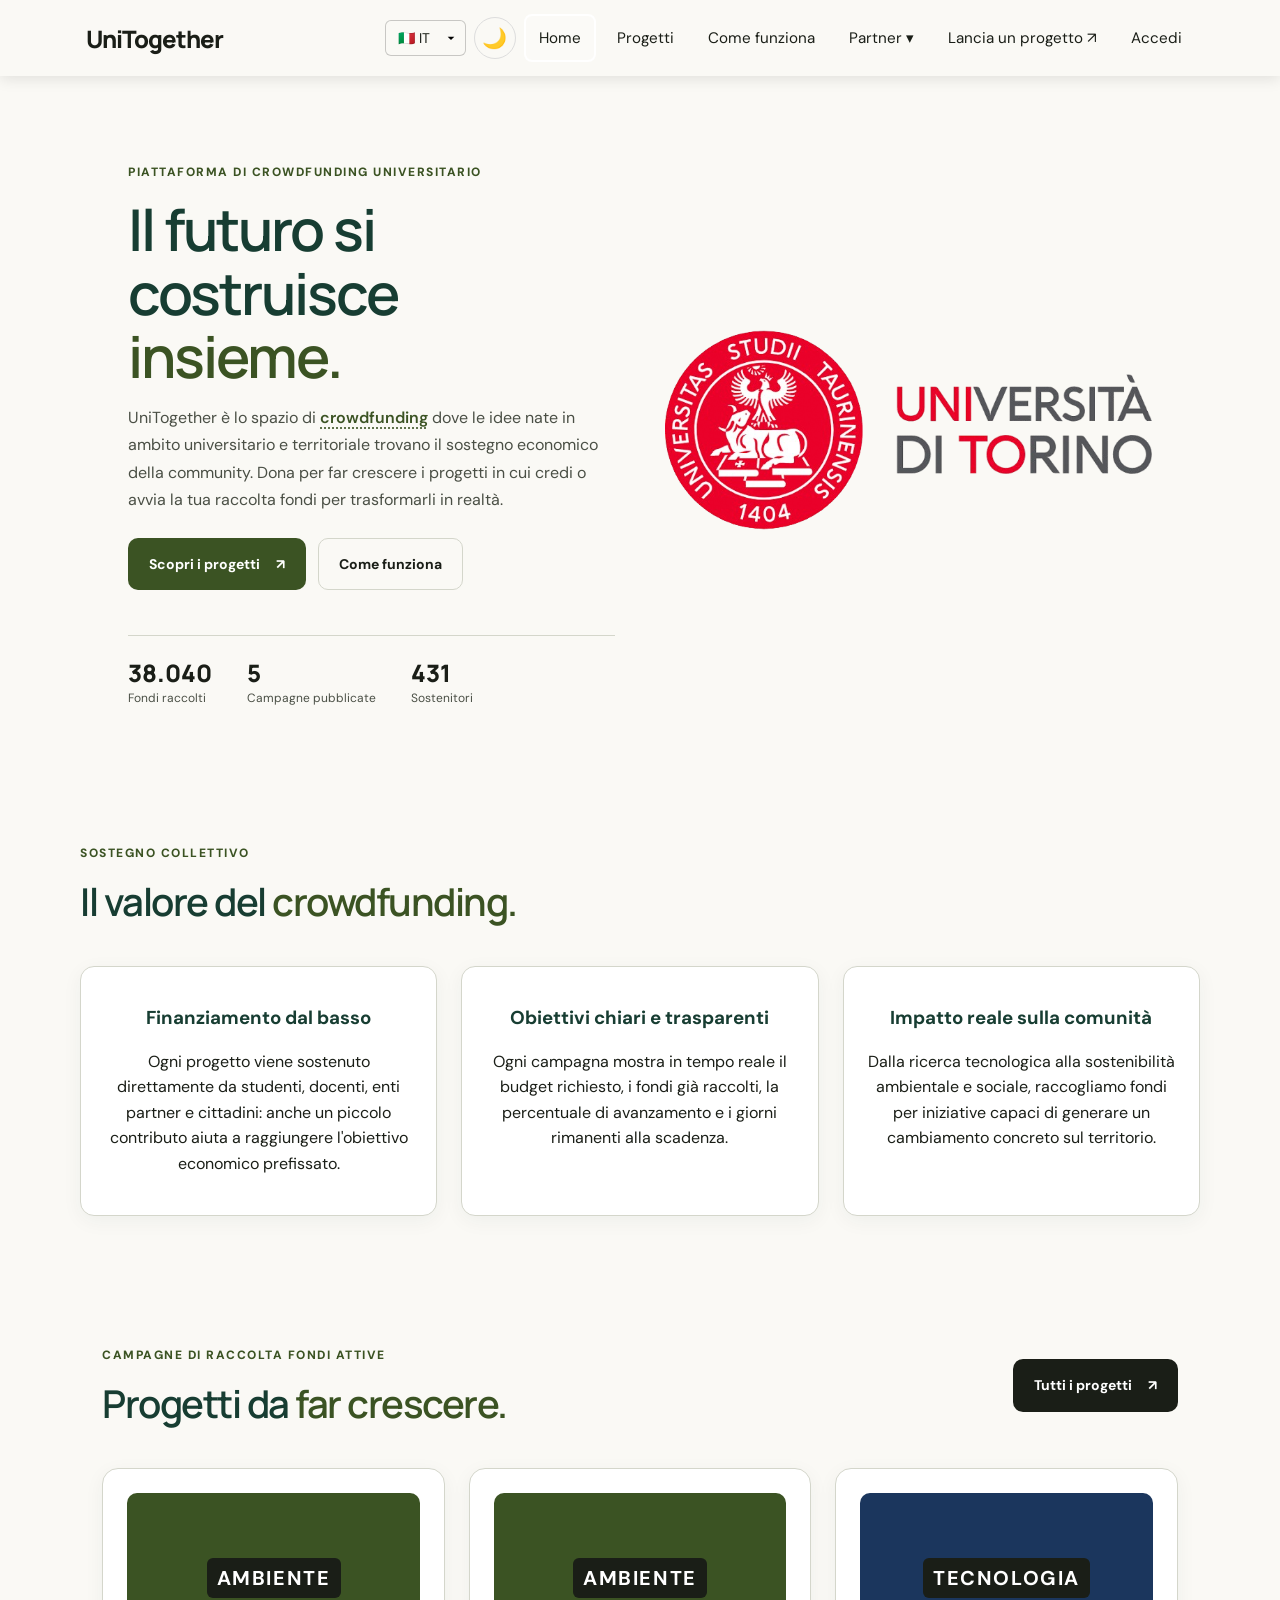
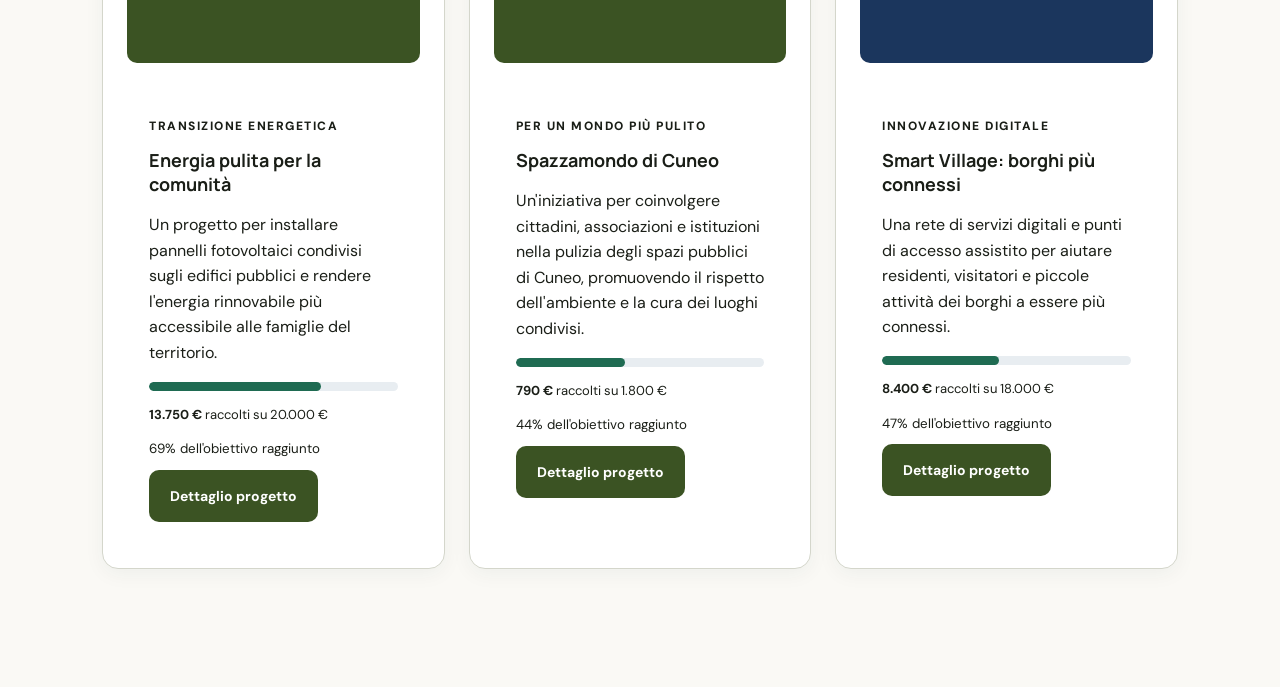
==== commit b5344770: "Add files via upload" ====
--- a/assignment3_gruppoAC/src/index.html
+++ b/assignment3_gruppoAC/src/index.html
@@ -1,9 +1,10 @@
 <!DOCTYPE html>
-<html lang="it">
+<html lang="it" data-theme="light">
 <head>
     <meta charset="UTF-8">
     <meta name="viewport" content="width=device-width, initial-scale=1.0">
     <title>UniTogether - Home</title>
+    <link rel="stylesheet" href="https://fonts.googleapis.com/css2?family=DM+Sans:wght@400;500;600;700&family=Manrope:wght@400;500;600;700;800&display=swap">
     <link rel="stylesheet" href="../stile/stile.css">
     <script src="../js/app.js" defer></script>
     <script src="../dati/progetti-dati.js" defer></script>
@@ -26,7 +27,7 @@
     <nav id="mainNav" aria-label="Menu principale">
         <div class="language-selector">
             <label for="languageSelect" class="sr-only">Seleziona lingua</label>
-            <select id="languageSelect" name="language" autocomplete="language" onchange="cambiaLinguaGoogle(this.value)">
+            <select id="languageSelect" name="language" title="Seleziona lingua" aria-label="Seleziona lingua" autocomplete="language" onchange="cambiaLinguaGoogle(this.value)">
                 <option value="it">🇮🇹 IT</option>
                 <option value="en">🇬🇧 EN</option>
                 <option value="es">🇪🇸 ES</option>
@@ -97,10 +98,10 @@
 </header>
 
 <main id="mainContent">
-    <section class="hero">
+    <section class="hero" aria-labelledby="heroHeading">
         <div class="hero-text">
             <p class="eyebrow">PIATTAFORMA DI CROWDFUNDING UNIVERSITARIO</p>
-            <h1>Il futuro si<br>costruisce <span>insieme.</span></h1>
+            <h1 id="heroHeading">Il futuro si<br>costruisce <span>insieme.</span></h1>
             <p>
                 UniTogether è lo spazio di <strong><abbr title="Raccolta collettiva e collaborativa di fondi, effettuata attraverso la rete, aperta a tutti coloro che decidono di finanziare progetti innovativi e imprese appena costituite." data-tooltip="Raccolta collettiva e collaborativa di fondi, effettuata attraverso la rete, aperta a tutti coloro che decidono di finanziare progetti innovativi e imprese appena costituite.">crowdfunding</abbr></strong> dove le idee nate in ambito universitario e territoriale trovano il sostegno economico della community. Dona per far crescere i progetti in cui credi o avvia la tua raccolta fondi per trasformarli in realtà.
             </p>
@@ -122,11 +123,11 @@
         </div>
     </section>
 
-    <section class="container section crowdfunding-section">
+    <section class="container section crowdfunding-section" aria-labelledby="crowdfundingHeading">
         <div class="section-title">
             <div>
                 <p class="eyebrow">SOSTEGNO COLLETTIVO</p>
-                <h2>Il valore del <span>crowdfunding.</span></h2>
+                <h2 id="crowdfundingHeading">Il valore del <span>crowdfunding.</span></h2>
             </div>
         </div>
 
@@ -146,34 +147,18 @@
         </div>
     </section>
 
-    <section class="projects-section">
+    <section class="projects-section" aria-labelledby="activeProjectsHeading">
         <div class="section-title">
             <div>
                 <p class="eyebrow">CAMPAGNE DI RACCOLTA FONDI ATTIVE</p>
-                <h2>Progetti da <span>far crescere.</span></h2>
+                <h2 id="activeProjectsHeading">Progetti da <span>far crescere.</span></h2>
             </div>
             <a href="progetti.html" class="btn dark-btn">Tutti i progetti <span aria-hidden="true">↗</span></a>
         </div>
 
-        <!-- Le prime tre schede vengono generate automaticamente dal JSON. -->
         <div class="project-grid" id="homeProjectGrid" aria-live="polite">
             <p>Caricamento progetti...</p>
         </div>
     </section>
 
-    <section class="call-to-action">
-        <div>
-            <p class="eyebrow">HAI UN'IDEA DA FINANZIARE?</p>
-            <h2>Lancia la tua campagna di crowdfunding.</h2>
-            <p>Presenta il tuo progetto, definisci il budget necessario e coinvolgi le persone che possono aiutarti a realizzarlo.</p>
-        </div>
-        <a href="aggiungi.html" class="btn dark-btn">Lancia un progetto <span aria-hidden="true">↗</span></a>
-    </section>
-</main>
-
-<footer class="footer-simple">
-    © 2026 UniTogether · Privacy · Condizioni d'uso
-</footer>
-
-</body>
-</html>+    <section class="call-to-action" aria-
--- a/assignment3_gruppoAC/stile/stile.css
+++ b/assignment3_gruppoAC/stile/stile.css
@@ -1,218 +1,7 @@
-@import url('https://fonts.googleapis.com/css2?family=DM+Sans:wght@400;500;600;700&family=Manrope:wght@400;500;600;700;800&display=swap');
-
 /* Pagine catalogo, dettaglio e informazioni */
 
 [hidden] {
     display: none !important;
-}
-
-.page-hero {
-    padding: 2.75rem 0 1.75rem;
-    max-width: 48.125rem;
-}
-
-.page-hero h1 {
-    margin: 0.625rem 0 1rem;
-}
-
-.eyebrow {
-    color: var(--green-dark);
-    font-size: 0.75rem;
-    font-weight: 800;
-    letter-spacing: 0.09375rem;
-    text-transform: uppercase;
-}
-
-.project-filters {
-    display: grid;
-    grid-template-columns: 1.8fr 1.1fr 1.1fr;
-    gap: 0.75rem;
-    align-items: end;
-    margin: 1.5rem 0;
-}
-
-.project-filters label {
-    font-weight: 600;
-}
-
-.project-filters input,
-.project-filters select {
-    width: 100%;
-    min-width: 0;
-    padding: 0.75rem;
-    border: 1px solid #d4dbe2;
-    border-radius: 0.5rem;
-    background: #ffffff;
-    font: inherit;
-}
-
-.project-grid,
-.feature-grid {
-    display: grid;
-    grid-template-columns: repeat(3, minmax(0, 1fr));
-    gap: 1.5rem;
-    margin: 1.5rem 0 3rem;
-}
-
-.project-card,
-.card {
-    border: 1px solid var(--border);
-    border-radius: 0.875rem;
-    overflow: hidden;
-    background: #ffffff;
-    box-shadow: 0 5px 20px rgba(23, 61, 50, 0.05);
-}
-
-.project-content,
-.card {
-    padding: 1.375rem;
-}
-
-.project-image {
-    min-height: 10.625rem;
-    display: grid;
-    place-items: center;
-    margin-bottom: 1.25rem;
-    padding: 1.25rem;
-    border-radius: 0.625rem;
-    color: #ffffff;
-    font-size: 1.25rem;
-    letter-spacing: 0.08em;
-}
-
-.project-image-green {
-    background: #3b5323;
-}
-
-.project-image-blue {
-    background: #1b365d;
-}
-
-.project-image-orange {
-    background: #8a3c16;
-}
-
-.project-image-purple {
-    background: #462f6d;
-}
-
-.progress-track {
-    width: 100%;
-    height: 0.5625rem;
-    overflow: hidden;
-    border-radius: 999px;
-    background: #e8edf1;
-    margin: 0.875rem 0;
-}
-
-.progress-track span {
-    display: block;
-    height: 100%;
-    border-radius: inherit;
-    background: #1f6b52;
-}
-
-.project-content .btn,
-.project-summary .btn {
-    display: inline-block;
-    margin-top: 0.625rem;
-}
-
-.project-detail {
-    display: grid;
-    grid-template-columns: minmax(0, 2fr) minmax(16.25rem, 1fr);
-    gap: 2rem;
-    align-items: start;
-    padding-bottom: 3rem;
-}
-
-.detail-image {
-    min-height: 16.25rem;
-    border-radius: 0.875rem;
-    margin-bottom: 1.75rem;
-}
-
-.project-subtitle {
-    font-size: 1.15rem;
-    color: var(--muted);
-    font-weight: 500;
-    margin-top: -0.5rem;
-    margin-bottom: 1.5rem;
-}
-
-.project-summary {
-    position: sticky;
-    top: 1.25rem;
-}
-
-.project-summary .btn {
-    width: 100%;
-    text-align: center;
-}
-
-.small-text {
-    font-size: 0.88rem;
-    color: var(--muted);
-}
-
-.steps-list {
-    padding-left: 1.5rem;
-}
-
-.steps-list li {
-    padding: 0.5rem 0 1.125rem 0.5rem;
-}
-
-.faq-item {
-    padding: 1.125rem 0;
-    border-bottom: 1px solid #e2e7ec;
-}
-
-.faq-item summary {
-    cursor: pointer;
-    font-weight: 600;
-}
-
-.faq-item p {
-    line-height: 1.7;
-}
-
-.cta-section {
-    margin: 3rem 0;
-    padding: 2rem;
-    border-radius: 1rem;
-    background: #f1f6f3;
-    border: 1px solid #e0e7df;
-}
-
-.site-footer {
-    padding: 1.5rem;
-    margin-top: 2.5rem;
-    text-align: center;
-    border-top: 1px solid #e2e7ec;
-    background: #173d32;
-    color: #ffffff;
-}
-
-@media (max-width: 760px) {
-    .project-filters,
-    .project-grid,
-    .feature-grid,
-    .project-detail {
-        grid-template-columns: 1fr;
-    }
-
-    .project-summary {
-        position: static;
-    }
-
-    .page-hero {
-        padding-top: 2rem;
-    }
-
-    .cta-section {
-        padding: 1.5rem;
-    }
 }
 
 :root {
@@ -232,6 +21,10 @@
     box-sizing: border-box;
 }
 
+html {
+    scroll-behavior: smooth;
+}
+
 body {
     margin: 0;
     background: var(--bg);
@@ -261,6 +54,206 @@
 summary:focus-visible {
     outline: 3px solid var(--focus-ring);
     outline-offset: 3px;
+}
+
+.page-hero {
+    padding: 2.75rem 0 1.75rem;
+    max-width: 48.125rem;
+}
+
+.page-hero h1 {
+    margin: 0.625rem 0 1rem;
+}
+
+.eyebrow {
+    color: var(--green-dark);
+    font-size: 0.75rem;
+    font-weight: 800;
+    letter-spacing: 0.09375rem;
+    text-transform: uppercase;
+}
+
+.project-filters {
+    display: grid;
+    grid-template-columns: 1.8fr 1.1fr 1.1fr;
+    gap: 0.75rem;
+    align-items: end;
+    margin: 1.5rem 0;
+}
+
+.project-filters label {
+    display: block;
+    margin-bottom: 0.375rem;
+    font-weight: 600;
+}
+
+.project-filters input,
+.project-filters select {
+    width: 100%;
+    min-width: 0;
+    padding: 0.75rem;
+    border: 1px solid #d4dbe2;
+    border-radius: 0.5rem;
+    background: #ffffff;
+    color: var(--text);
+    font: inherit;
+}
+
+.project-grid,
+.feature-grid {
+    display: grid;
+    grid-template-columns: repeat(3, minmax(0, 1fr));
+    gap: 1.5rem;
+    margin: 1.5rem 0 3rem;
+}
+
+.project-card,
+.card {
+    border: 1px solid var(--border);
+    border-radius: 0.875rem;
+    overflow: hidden;
+    background: #ffffff;
+    box-shadow: 0 5px 20px rgba(23, 61, 50, 0.05);
+}
+
+.project-content,
+.card {
+    padding: 1.375rem;
+}
+
+.project-image {
+    min-height: 10.625rem;
+    display: grid;
+    place-items: center;
+    margin-bottom: 1.25rem;
+    padding: 1.25rem;
+    border-radius: 0.625rem;
+    background-color: #3b5323;
+    color: #ffffff;
+    font-size: 1.25rem;
+    letter-spacing: 0.08em;
+}
+
+.project-image span {
+    background-color: #1a1e17 !important;
+    color: #ffffff !important;
+    padding: 0.25rem 0.625rem;
+    border-radius: 0.375rem;
+    font-weight: 700;
+}
+
+.project-image-green {
+    background-color: #3b5323 !important;
+}
+
+.project-image-blue {
+    background-color: #1b365d !important;
+}
+
+.project-image-orange {
+    background-color: #8a3c16 !important;
+}
+
+.project-image-purple {
+    background-color: #462f6d !important;
+}
+
+.progress-track {
+    width: 100%;
+    height: 0.5625rem;
+    overflow: hidden;
+    border-radius: 999px;
+    background: #e8edf1;
+    margin: 0.875rem 0;
+}
+
+.progress-track span {
+    display: block;
+    height: 100%;
+    border-radius: inherit;
+    background: #1f6b52;
+}
+
+.project-content .btn,
+.project-summary .btn {
+    display: inline-block;
+    margin-top: 0.625rem;
+}
+
+.project-detail {
+    display: grid;
+    grid-template-columns: minmax(0, 2fr) minmax(16.25rem, 1fr);
+    gap: 2rem;
+    align-items: start;
+    padding-bottom: 3rem;
+}
+
+.detail-image {
+    min-height: 16.25rem;
+    border-radius: 0.875rem;
+    margin-bottom: 1.75rem;
+}
+
+.project-subtitle {
+    font-size: 1.15rem;
+    color: var(--muted);
+    font-weight: 500;
+    margin-top: -0.5rem;
+    margin-bottom: 1.5rem;
+}
+
+.project-summary {
+    position: sticky;
+    top: 1.25rem;
+}
+
+.project-summary .btn {
+    width: 100%;
+    text-align: center;
+}
+
+.small-text {
+    font-size: 0.88rem;
+    color: var(--muted);
+}
+
+.steps-list {
+    padding-left: 1.5rem;
+}
+
+.steps-list li {
+    padding: 0.5rem 0 1.125rem 0.5rem;
+}
+
+.faq-item {
+    padding: 1.125rem 0;
+    border-bottom: 1px solid #e2e7ec;
+}
+
+.faq-item summary {
+    cursor: pointer;
+    font-weight: 600;
+}
+
+.faq-item p {
+    line-height: 1.7;
+}
+
+.cta-section {
+    margin: 3rem 0;
+    padding: 2rem;
+    border-radius: 1rem;
+    background: #f1f6f3;
+    border: 1px solid #e0e7df;
+}
+
+.site-footer {
+    padding: 1.5rem;
+    margin-top: 2.5rem;
+    text-align: center;
+    border-top: 1px solid #e2e7ec;
+    background: #173d32;
+    color: #ffffff;
 }
 
 .navbar {
@@ -664,7 +657,7 @@
     font-weight: 700;
 }
 
-.form-group input:not([type="checkbox"]) {
+.form-group input:not([type="checkbox"]):not([type="radio"]) {
     width: 100%;
     padding: 0.875rem;
     border: 1px solid var(--border);
@@ -692,9 +685,11 @@
 
 .password-box {
     position: relative;
+    width: 100%;
 }
 
 .password-box input {
+    width: 100%;
     padding-right: 5.3125rem !important;
 }
 
@@ -747,17 +742,23 @@
 
 .remember, .terms {
     display: flex;
-    align-items: flex-start;
+    align-items: center;
     gap: 0.625rem;
     font-size: 0.8125rem;
     color: var(--muted);
 }
 
+.remember label, .terms label {
+    margin-bottom: 0;
+    cursor: pointer;
+}
+
 input[type="checkbox"] {
     accent-color: var(--green-dark);
-    margin-top: 0.1875rem;
     width: 1rem;
     height: 1rem;
+    margin: 0;
+    flex-shrink: 0;
     cursor: pointer;
 }
 
@@ -834,98 +835,7 @@
     margin: 0.875rem 0;
 }
 
-@media (max-width: 850px) {
-    .navigation, .nav-actions {
-        gap: 0.875rem;
-    }
-
-    .hero, .login-layout, .registration-layout {
-        padding-left: 6%;
-        padding-right: 6%;
-        gap: 4%;
-    }
-
-    .project-grid {
-        grid-template-columns: repeat(2, minmax(0, 1fr));
-        gap: 1rem;
-    }
-}
-
-@media (max-width: 650px) {
-    .navbar {
-        padding: 0.9375rem 5%;
-    }
-
-    .navigation, .nav-actions {
-        display: none;
-    }
-
-    .menu-toggle {
-        display: block;
-    }
-
-    .hero, .login-layout, .registration-layout {
-        grid-template-columns: 1fr;
-        padding: 2.1875rem 6%;
-    }
-
-    .hero h1, .login-intro h1, .registration-intro h1 {
-        font-size: 2.25rem;
-    }
-
-    .hero-illustration {
-        min-height: 20.625rem;
-    }
-
-    .statistics {
-        gap: 1.25rem;
-    }
-
-    .project-grid {
-        grid-template-columns: 1fr;
-    }
-
-    .section-title, .call-to-action {
-        align-items: flex-start;
-        flex-direction: column;
-    }
-
-    .projects-section {
-        padding: 2.8125rem 6%;
-    }
-
-    .call-to-action {
-        margin: 1.5625rem 5%;
-        padding: 1.75rem;
-    }
-
-    .login-intro, .registration-intro {
-        padding: 0.625rem 0;
-    }
-
-    .login-card, .registration-card {
-        padding: 1.5rem 1.25rem;
-    }
-
-    .two-columns {
-        grid-template-columns: 1fr;
-        gap: 0;
-    }
-
-    .password-rules {
-        grid-template-columns: 1fr;
-    }
-
-    .login-types {
-        grid-template-columns: 1fr 1fr 1.2fr;
-    }
-}
-
 /* ===== LAYOUT GLOBALE ===== */
-
-html {
-    scroll-behavior: smooth;
-}
 
 .container {
     width: min(70rem, calc(100% - 3rem));
@@ -1018,41 +928,6 @@
 
 .site-footer a {
     color: #d9f1c7;
-}
-
-/* ===== RESPONSIVE ===== */
-
-@media (max-width: 760px) {
-    .container {
-        width: calc(100% - 2rem);
-    }
-
-    .site-header {
-        position: static;
-        flex-direction: column;
-        align-items: stretch;
-        padding: 1rem;
-        gap: 0.75rem;
-    }
-
-    .site-header nav {
-        justify-content: flex-start;
-    }
-
-    .site-header nav a {
-        padding: 0.5rem 0.625rem;
-    }
-
-    .project-filters,
-    .project-grid,
-    .feature-grid,
-    .project-detail {
-        grid-template-columns: minmax(0, 1fr);
-    }
-
-    .page-hero {
-        padding-top: 1.75rem;
-    }
 }
 
 /* ===== MENU A TENDINA PARTNER ===== */
@@ -1151,28 +1026,6 @@
     outline-offset: 2px;
 }
 
-@media (max-width: 760px) {
-    .partner-dropdown {
-        width: 100%;
-    }
-
-    .partner-menu {
-        position: static;
-        width: 100%;
-        box-shadow: none;
-        background: #3b5323;
-    }
-
-    .partner-submenu {
-        position: static;
-        width: 100%;
-        box-shadow: none;
-        background: #3b5323;
-        padding-left: 0.9375rem;
-        color: #ffffff;
-    }
-}
-
 .partner-dropdown .partner-submenu a {
     display: block;
     width: 100%;
@@ -1191,9 +1044,24 @@
     background: #e8f1f5;
 }
 
-/* RESPONSIVE NAVBAR */
+/* ===== RESPONSIVE ===== */
 
 @media (max-width: 850px) {
+    .navigation, .nav-actions {
+        gap: 0.875rem;
+    }
+
+    .hero, .login-layout, .registration-layout {
+        padding-left: 6%;
+        padding-right: 6%;
+        gap: 4%;
+    }
+
+    .project-grid {
+        grid-template-columns: repeat(2, minmax(0, 1fr));
+        gap: 1rem;
+    }
+
     .site-header {
         position: relative;
         display: flex;
@@ -1275,15 +1143,91 @@
     }
 }
 
-[data-theme="dark"] {
-    --bg: #15171c;
-    --surface: #20232b;
-    --text: #f1f2f5;
-    --text-muted: #c2c6d0;
-    --border: #363a45;
-    --primary: #918aff;
-    --primary-hover: #aaa5ff;
-    --shadow: 0 4px 16px rgba(0, 0, 0, 0.3);
+@media (max-width: 760px) {
+    .container {
+        width: calc(100% - 2rem);
+    }
+
+    .project-filters,
+    .project-grid,
+    .feature-grid,
+    .project-detail {
+        grid-template-columns: minmax(0, 1fr);
+    }
+
+    .project-summary {
+        position: static;
+    }
+
+    .page-hero {
+        padding-top: 1.75rem;
+    }
+
+    .cta-section {
+        padding: 1.5rem;
+    }
+}
+
+@media (max-width: 650px) {
+    .navbar {
+        padding: 0.9375rem 5%;
+    }
+
+    .navigation, .nav-actions {
+        display: none;
+    }
+
+    .hero, .login-layout, .registration-layout {
+        grid-template-columns: 1fr;
+        padding: 2.1875rem 6%;
+    }
+
+    .hero h1, .login-intro h1, .registration-intro h1 {
+        font-size: 2.25rem;
+    }
+
+    .hero-illustration {
+        min-height: 20.625rem;
+    }
+
+    .statistics {
+        gap: 1.25rem;
+    }
+
+    .section-title, .call-to-action {
+        align-items: flex-start;
+        flex-direction: column;
+    }
+
+    .projects-section {
+        padding: 2.8125rem 6%;
+    }
+
+    .call-to-action {
+        margin: 1.5625rem 5%;
+        padding: 1.75rem;
+    }
+
+    .login-intro, .registration-intro {
+        padding: 0.625rem 0;
+    }
+
+    .login-card, .registration-card {
+        padding: 1.5rem 1.25rem;
+    }
+
+    .two-columns {
+        grid-template-columns: 1fr;
+        gap: 0;
+    }
+
+    .password-rules {
+        grid-template-columns: 1fr;
+    }
+
+    .login-types {
+        grid-template-columns: 1fr 1fr 1.2fr;
+    }
 }
 
 .breadcrumbs {
@@ -1329,90 +1273,6 @@
     object-fit: contain;
     display: block;
     margin: 0 auto;
-}
-
-/* =====================================
-   MODALITÀ SCURA AUTOMATICA
-   ===================================== */
-
-@media (prefers-color-scheme: dark) {
-    :root {
-        color-scheme: dark;
-        --bg-color: #151619;
-        --card-color: #222329;
-        --text-color: #f5f5f5;
-        --secondary-text: #c5c5cc;
-        --border-color: #383941;
-        --section-color: #1c1d22;
-    }
-
-    body {
-        background-color: var(--bg-color);
-        color: var(--text-color);
-    }
-
-    .site-header {
-        background-color: var(--bg-color);
-        border-bottom: 1px solid var(--border-color);
-    }
-
-    .site-header a,
-    .site-header button {
-        color: var(--text-color);
-    }
-
-    .hero,
-    .projects-section {
-        background-color: var(--bg-color);
-        color: var(--text-color);
-    }
-
-    .project-card {
-        background-color: var(--card-color);
-        color: var(--text-color);
-        border: 1px solid var(--border-color);
-    }
-
-    .project-content {
-        background-color: var(--card-color);
-        color: var(--text-color);
-    }
-
-    .project-card h2,
-    .project-card h3,
-    .project-card p {
-        color: var(--text-color);
-    }
-
-    .progress-track {
-        background-color: #454650;
-    }
-
-    .progress-track span {
-        background-color: #48d982;
-    }
-
-    .secondary-btn {
-        color: var(--text-color);
-        border-color: var(--text-color);
-    }
-
-    .call-to-action {
-        background-color: var(--section-color);
-        color: var(--text-color);
-    }
-
-    .footer-simple {
-        background-color: var(--bg-color);
-        color: var(--secondary-text);
-        border-top: 1px solid var(--border-color);
-    }
-
-    .eyebrow,
-    .funding,
-    .section-title {
-        color: var(--secondary-text);
-    }
 }
 
 /* Pulsante cambio tema */
@@ -1435,7 +1295,7 @@
 }
 
 /* =========================
-   MODALITÀ SCURA
+   MODALITÀ SCURA (Tramite pulsante)
    ========================= */
 
 html[data-theme="dark"] {
@@ -1558,7 +1418,7 @@
 }
 
 /* =========================
-   MODALITÀ CHIARA (Sovrascrive il sistema)
+   MODALITÀ CHIARA
    ========================= */
 
 html[data-theme="light"] body {
@@ -1660,6 +1520,7 @@
 }
 
 .language-selector select {
+    width: auto;
     appearance: none;
     -webkit-appearance: none;
     -moz-appearance: none;
@@ -1894,14 +1755,16 @@
     min-width: 0;
 }
 
-.field-group label {
+.field-group > label,
+.group-label {
     display: block;
     font-size: 0.92rem;
     font-weight: 700;
     margin-bottom: 0.5625rem;
-}
-
-.field-group input:not([type="radio"]):not([type="file"]),
+    padding: 0;
+}
+
+.field-group input:not([type="radio"]):not([type="checkbox"]):not([type="file"]),
 .field-group textarea {
     width: 100%;
     padding: 0.8125rem 0.9375rem;
@@ -1914,6 +1777,11 @@
     box-sizing: border-box;
 }
 
+.field-group input[type="file"] {
+    width: 100%;
+    max-width: 100%;
+}
+
 .field-group textarea {
     resize: vertical;
     line-height: 1.6;
@@ -1967,12 +1835,16 @@
     border-radius: 0.8125rem;
     cursor: pointer;
     transition: 0.2s;
-}
-
-.category-option input {
+    margin-bottom: 0;
+}
+
+.category-option input[type="radio"] {
     position: absolute;
     top: 0.75rem;
     right: 0.75rem;
+    width: 1rem;
+    height: 1rem;
+    margin: 0;
     accent-color: var(--green-dark);
 }
 
@@ -2118,9 +1990,14 @@
     cursor: pointer;
 }
 
-.review-checkbox input {
+.review-checkbox input[type="checkbox"] {
     margin-top: 0.25rem;
     accent-color: var(--green-dark);
+}
+
+.review-checkbox label {
+    margin-bottom: 0;
+    cursor: pointer;
 }
 
 .review-error,
@@ -2161,8 +2038,6 @@
     cursor: not-allowed;
 }
 
-/* RESPONSIVE */
-
 @media (max-width: 850px) {
     .add-project-layout {
         grid-template-columns: 1fr;
@@ -2327,7 +2202,6 @@
     margin-bottom: 0.625rem;
     font-size: 0.875rem;
     display: flex;
-    flex-direction: row !important;
     align-items: center;
     gap: 0.5rem;
 }
@@ -2404,7 +2278,7 @@
     box-shadow: 0 5px 20px rgba(23, 61, 50, 0.05);
 }
 
-input:not([type="checkbox"]),
+input:not([type="checkbox"]):not([type="radio"]):not([type="file"]),
 select,
 textarea {
     border: 1px solid #d4d6cb;
@@ -2522,6 +2396,8 @@
     clip: rect(0, 0, 0, 0);
     white-space: nowrap;
     border: 0;
+    background-color: #ffffff !important;
+    color: #1a1e17 !important;
 }
 
 /* =========================================
@@ -2547,86 +2423,63 @@
 }
 
 /* =========================================
-   REFLOW E ALLINEAMENTO FORM (WCAG 1.4.10 - Tech C38)
+   CLASSI DI UTILITÀ PER JS (Zero Stili Inline)
    ========================================= */
-form,
-.form-group,
-.field-group {
-    display: flex;
-    flex-direction: column;
-    flex-wrap: wrap;
+
+.msg-success {
+    color: var(--success, #3b5e22) !important;
+    font-weight: 700;
+}
+
+.msg-error {
+    color: var(--error, #a6261d) !important;
+    font-weight: 700;
+}
+
+.support-feedback {
+    font-weight: 700;
+    margin-top: 0.875rem;
+    text-align: center;
+}
+
+.percent-label {
+    display: block;
+}
+
+.project-image.has-cover {
+    padding: 0;
+    overflow: hidden;
+}
+
+.project-image .cover-img {
     width: 100%;
-    max-width: 100%;
-    box-sizing: border-box;
-}
-
-.password-box {
-    display: flex;
-    flex-wrap: wrap;
-    width: 100%;
-    max-width: 100%;
-    position: relative;
-    box-sizing: border-box;
-}
-
-.remember,
-.terms,
-.review-checkbox {
-    display: flex;
-    flex-wrap: wrap;
-    align-items: center;
-    gap: 0.625rem;
-    max-width: 100%;
-    box-sizing: border-box;
-}
-
-.remember {
-    width: auto;
-}
-
-.terms,
-.review-checkbox {
-    width: 100%;
-}
-
-.remember label,
-.terms label,
-.review-checkbox label {
-    width: auto;
-    max-width: calc(100% - 1.875rem);
-    margin-bottom: 0;
-}
-
-.remember input[type="checkbox"],
-.terms input[type="checkbox"],
-.review-checkbox input[type="checkbox"],
-.category-option input[type="radio"] {
-    width: 1rem;
-    max-width: 100%;
-}
-
-label,
-input,
-select,
-textarea {
-    width: 100%;
-    max-width: 100%;
-    box-sizing: border-box;
-}
-
-.group-label {
+    height: 100%;
+    min-height: 10.625rem;
+    max-height: 16.25rem;
+    object-fit: cover;
     display: block;
-    font-size: 0.92rem;
-    font-weight: 700;
-    margin-bottom: 0.5625rem;
-    width: 100%;
-    padding: 0;
-}
-
-/* Correzione contrasto etichette card per MAUVE++ (SC 1.4.3) */
-.project-image span {
-    background: rgba(0, 0, 0, 0.55);
-    padding: 0.25rem 0.625rem;
-    border-radius: 0.375rem;
-    color: #ffffff !important;
-}+    border-radius: inherit;
+}
+
+/* Classi di avanzamento progressBar (0% - 100%) senza style="width:..." */
+.w-0 { width: 0%; } .w-1 { width: 1%; } .w-2 { width: 2%; } .w-3 { width: 3%; } .w-4 { width: 4%; }
+.w-5 { width: 5%; } .w-6 { width: 6%; } .w-7 { width: 7%; } .w-8 { width: 8%; } .w-9 { width: 9%; }
+.w-10 { width: 10%; } .w-11 { width: 11%; } .w-12 { width: 12%; } .w-13 { width: 13%; } .w-14 { width: 14%; }
+.w-15 { width: 15%; } .w-16 { width: 16%; } .w-17 { width: 17%; } .w-18 { width: 18%; } .w-19 { width: 19%; }
+.w-20 { width: 20%; } .w-21 { width: 21%; } .w-22 { width: 22%; } .w-23 { width: 23%; } .w-24 { width: 24%; }
+.w-25 { width: 25%; } .w-26 { width: 26%; } .w-27 { width: 27%; } .w-28 { width: 28%; } .w-29 { width: 29%; }
+.w-30 { width: 30%; } .w-31 { width: 31%; } .w-32 { width: 32%; } .w-33 { width: 33%; } .w-34 { width: 34%; }
+.w-35 { width: 35%; } .w-36 { width: 36%; } .w-37 { width: 37%; } .w-38 { width: 38%; } .w-39 { width: 39%; }
+.w-40 { width: 40%; } .w-41 { width: 41%; } .w-42 { width: 42%; } .w-43 { width: 43%; } .w-44 { width: 44%; }
+.w-45 { width: 45%; } .w-46 { width: 46%; } .w-47 { width: 47%; } .w-48 { width: 48%; } .w-49 { width: 49%; }
+.w-50 { width: 50%; } .w-51 { width: 51%; } .w-52 { width: 52%; } .w-53 { width: 53%; } .w-54 { width: 54%; }
+.w-55 { width: 55%; } .w-56 { width: 56%; } .w-57 { width: 57%; } .w-58 { width: 58%; } .w-59 { width: 59%; }
+.w-60 { width: 60%; } .w-61 { width: 61%; } .w-62 { width: 62%; } .w-63 { width: 63%; } .w-64 { width: 64%; }
+.w-65 { width: 65%; } .w-66 { width: 66%; } .w-67 { width: 67%; } .w-68 { width: 68%; } .w-69 { width: 69%; }
+.w-70 { width: 70%; } .w-71 { width: 71%; } .w-72 { width: 72%; } .w-73 { width: 73%; } .w-74 { width: 74%; }
+.w-75 { width: 75%; } .w-76 { width: 76%; } .w-77 { width: 77%; } .w-78 { width: 78%; } .w-79 { width: 79%; }
+.w-80 { width: 80%; } .w-81 { width: 81%; } .w-82 { width: 82%; } .w-83 { width: 83%; } .w-84 { width: 84%; }
+.w-85 { width: 85%; } .w-86 { width: 86%; } .w-87 { width: 87%; } .w-88 { width: 88%; } .w-89 { width: 89%; }
+.w-90 { width: 90%; } .w-91 { width: 91%; } .w-92 { width: 92%; } .w-93 { width: 93%; } .w-94 { width: 94%; }
+.w-95 { width: 95%; } .w-96 { width: 96%; } .w-97 { width: 97%; } .w-98 { width: 98%; } .w-99 { width: 99%; }
+.w-100 { width: 100%; }
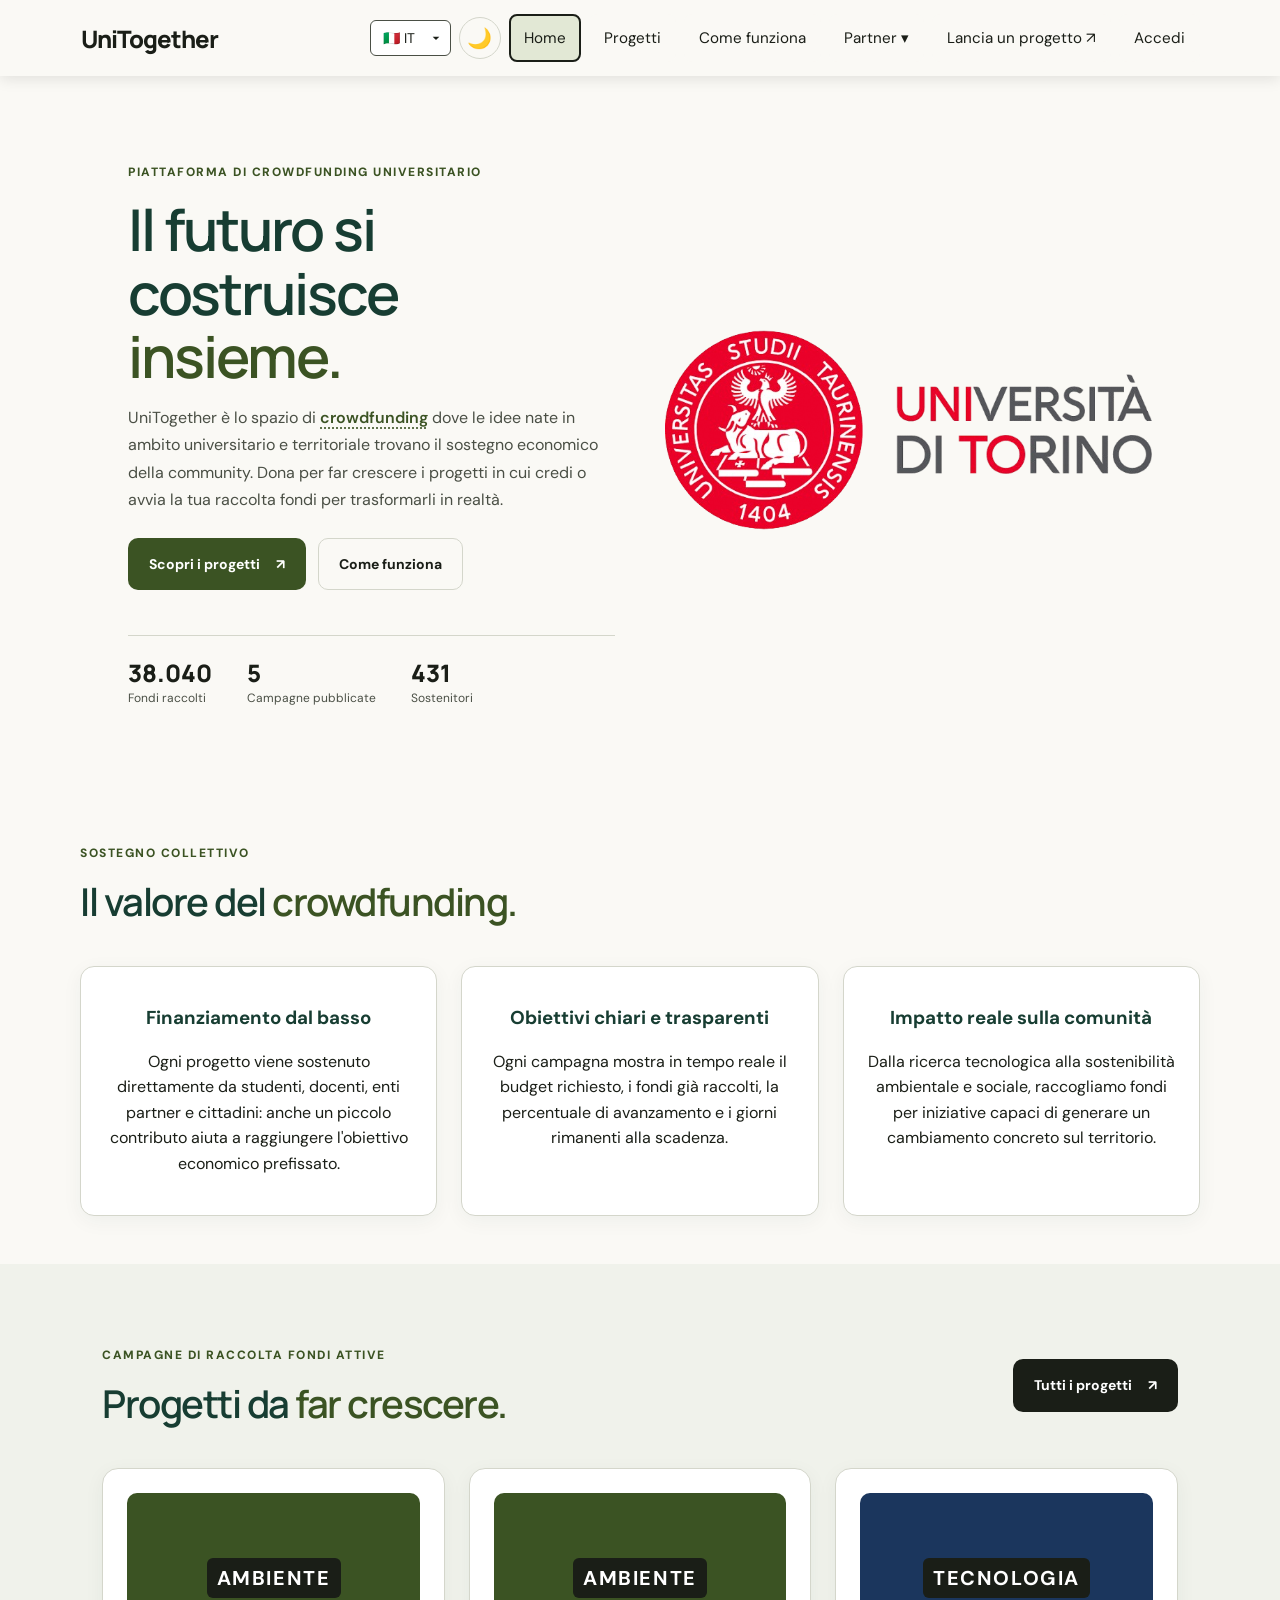
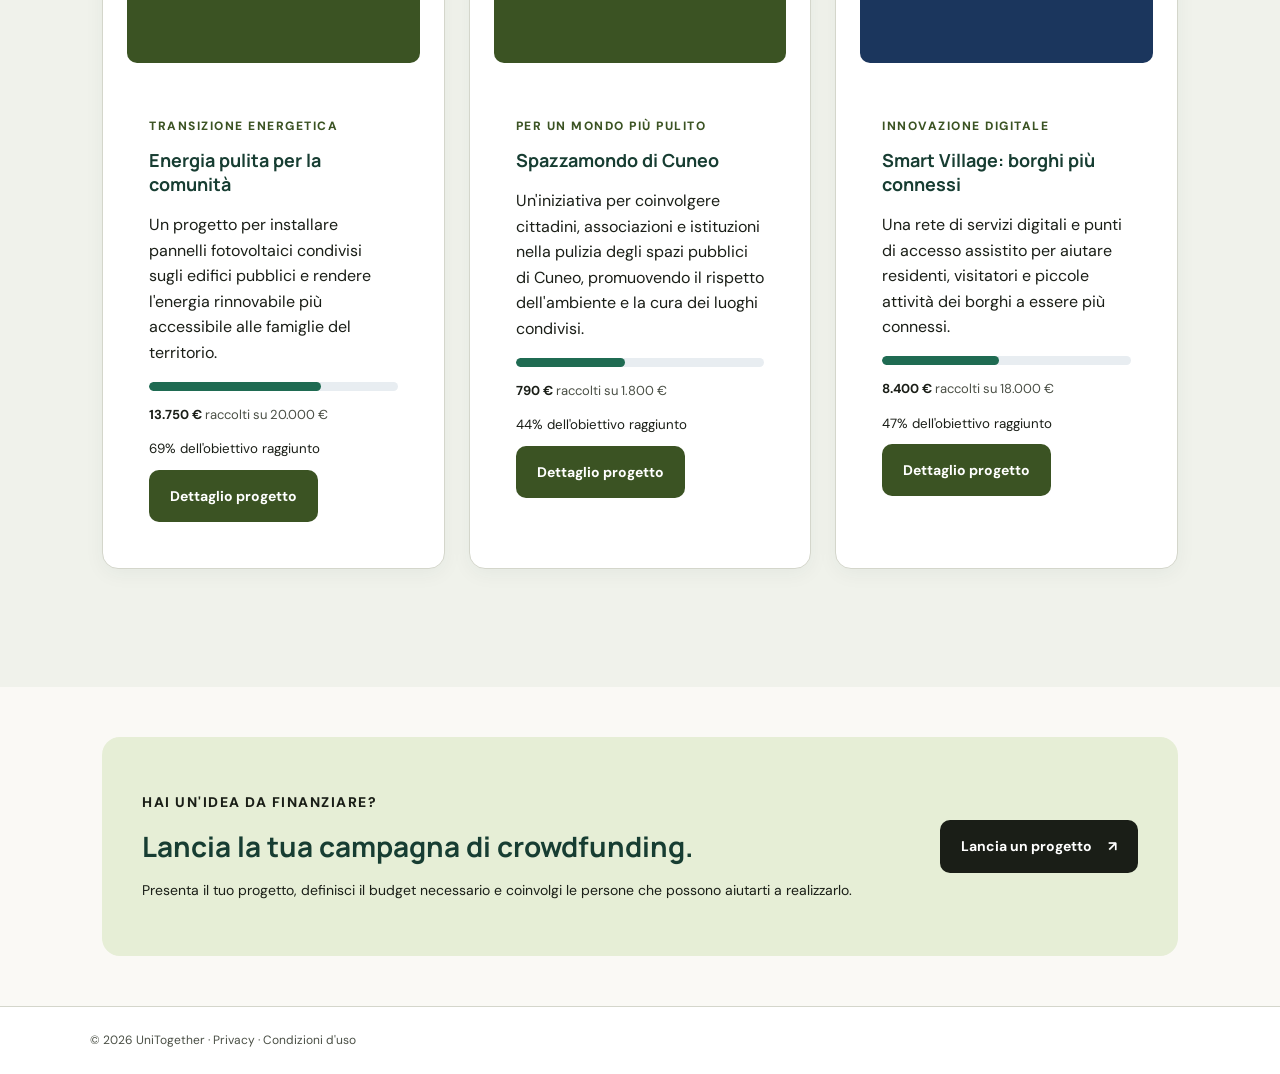
==== commit feed05c0: "Add files via upload" ====
--- a/assignment3_gruppoAC/src/index.html
+++ b/assignment3_gruppoAC/src/index.html
@@ -52,12 +52,12 @@
         <a href="come-funziona.html">Come funziona</a>
 
         <div class="partner-dropdown">
-            <button class="partner-btn" id="partnerBtn" type="button" aria-expanded="false" aria-controls="partnerMenu">
+            <button class="partner-btn" id="partnerBtn" type="button" aria-label="Partner" aria-expanded="false" aria-controls="partnerMenu">
                 Partner <span aria-hidden="true">▾</span>
             </button>
             <div class="partner-menu" id="partnerMenu">
                 <div class="partner-item">
-                    <button class="submenu-btn" type="button" aria-expanded="false">Banche <span aria-hidden="true">›</span></button>
+                    <button class="submenu-btn" type="button" aria-label="Banche" aria-expanded="false">Banche <span aria-hidden="true">›</span></button>
                     <div class="partner-submenu">
                         <a href="errore.html">Banca 1</a>
                         <a href="errore.html">Banca 2</a>
@@ -65,7 +65,7 @@
                     </div>
                 </div>
                 <div class="partner-item">
-                    <button class="submenu-btn" type="button" aria-expanded="false">Enti Pubblici <span aria-hidden="true">›</span></button>
+                    <button class="submenu-btn" type="button" aria-label="Enti Pubblici" aria-expanded="false">Enti Pubblici <span aria-hidden="true">›</span></button>
                     <div class="partner-submenu">
                         <a href="errore.html">Ente pubblico 1</a>
                         <a href="errore.html">Ente pubblico 2</a>
@@ -73,7 +73,7 @@
                     </div>
                 </div>
                 <div class="partner-item">
-                    <button class="submenu-btn" type="button" aria-expanded="false">Fondazioni <span aria-hidden="true">›</span></button>
+                    <button class="submenu-btn" type="button" aria-label="Fondazioni" aria-expanded="false">Fondazioni <span aria-hidden="true">›</span></button>
                     <div class="partner-submenu">
                         <a href="errore.html">Fondazione 1</a>
                         <a href="errore.html">Fondazione 2</a>
@@ -81,7 +81,7 @@
                     </div>
                 </div>
                 <div class="partner-item">
-                    <button class="submenu-btn" type="button" aria-expanded="false">Università <span aria-hidden="true">›</span></button>
+                    <button class="submenu-btn" type="button" aria-label="Università" aria-expanded="false">Università <span aria-hidden="true">›</span></button>
                     <div class="partner-submenu">
                         <a href="index.html">Università di Torino</a>
                         <a href="errore.html">Università di Firenze</a>
@@ -161,4 +161,19 @@
         </div>
     </section>
 
-    <section class="call-to-action" aria-+    <section class="call-to-action" aria-labelledby="ctaHeading">
+        <div>
+            <p class="eyebrow">HAI UN'IDEA DA FINANZIARE?</p>
+            <h2 id="ctaHeading">Lancia la tua campagna di crowdfunding.</h2>
+            <p>Presenta il tuo progetto, definisci il budget necessario e coinvolgi le persone che possono aiutarti a realizzarlo.</p>
+        </div>
+        <a href="aggiungi.html" class="btn dark-btn">Lancia un progetto <span aria-hidden="true">↗</span></a>
+    </section>
+</main>
+
+<footer class="footer-simple">
+    © 2026 UniTogether · Privacy · Condizioni d'uso
+</footer>
+
+</body>
+</html>
--- a/assignment3_gruppoAC/stile/stile.css
+++ b/assignment3_gruppoAC/stile/stile.css
@@ -12,7 +12,7 @@
     --muted: #4a4f45;
     --border: #d4d6cb;
     --white: #ffffff;
-    --focus-ring: #2e4317;
+    --focus-ring: #1a1e17;
     --error: #a6261d;
     --success: #3b5e22;
 }
@@ -27,7 +27,7 @@
 
 body {
     margin: 0;
-    background: var(--bg);
+    background-color: var(--bg);
     color: var(--text);
     font-family: 'DM Sans', sans-serif;
     font-size: 1rem;
@@ -44,16 +44,43 @@
     font: inherit;
 }
 
-/* Accessibilità migliorata: Focus visibile per navigazione da tastiera */
+/* Focus visibile conforme a G195 su tutti gli elementi interattivi */
+a:focus,
+a:focus-visible,
+button:focus,
+button:focus-visible,
+input:focus,
+input:focus-visible,
+select:focus,
+select:focus-visible,
+textarea:focus,
+textarea:focus-visible,
+summary:focus,
+summary:focus-visible,
+.btn:focus,
 .btn:focus-visible,
-a:focus-visible,
-input:focus-visible,
-select:focus-visible,
-textarea:focus-visible,
-button:focus-visible,
-summary:focus-visible {
-    outline: 3px solid var(--focus-ring);
-    outline-offset: 3px;
+.partner-btn:focus,
+.partner-btn:focus-visible,
+.submenu-btn:focus,
+.submenu-btn:focus-visible,
+.language-selector select:focus,
+.language-selector select:focus-visible {
+    outline: 3px solid #1a1e17 !important;
+    outline-offset: 2px !important;
+}
+
+html[data-theme="dark"] a:focus,
+html[data-theme="dark"] a:focus-visible,
+html[data-theme="dark"] button:focus,
+html[data-theme="dark"] button:focus-visible,
+html[data-theme="dark"] input:focus,
+html[data-theme="dark"] input:focus-visible,
+html[data-theme="dark"] select:focus,
+html[data-theme="dark"] select:focus-visible,
+html[data-theme="dark"] textarea:focus,
+html[data-theme="dark"] textarea:focus-visible {
+    outline: 3px solid #ffffff !important;
+    outline-offset: 2px !important;
 }
 
 .page-hero {
@@ -94,7 +121,7 @@
     padding: 0.75rem;
     border: 1px solid #d4dbe2;
     border-radius: 0.5rem;
-    background: #ffffff;
+    background-color: #ffffff;
     color: var(--text);
     font: inherit;
 }
@@ -112,7 +139,8 @@
     border: 1px solid var(--border);
     border-radius: 0.875rem;
     overflow: hidden;
-    background: #ffffff;
+    background-color: #ffffff;
+    color: #1a1e17;
     box-shadow: 0 5px 20px rgba(23, 61, 50, 0.05);
 }
 
@@ -163,7 +191,7 @@
     height: 0.5625rem;
     overflow: hidden;
     border-radius: 999px;
-    background: #e8edf1;
+    background-color: #e8edf1;
     margin: 0.875rem 0;
 }
 
@@ -171,7 +199,7 @@
     display: block;
     height: 100%;
     border-radius: inherit;
-    background: #1f6b52;
+    background-color: #1f6b52;
 }
 
 .project-content .btn,
@@ -243,7 +271,7 @@
     margin: 3rem 0;
     padding: 2rem;
     border-radius: 1rem;
-    background: #f1f6f3;
+    background-color: #f1f6f3;
     border: 1px solid #e0e7df;
 }
 
@@ -252,7 +280,7 @@
     margin-top: 2.5rem;
     text-align: center;
     border-top: 1px solid #e2e7ec;
-    background: #173d32;
+    background-color: #173d32;
     color: #ffffff;
 }
 
@@ -264,7 +292,7 @@
     align-items: center;
     gap: 1.5625rem;
     border-bottom: 1px solid var(--border);
-    background: var(--white);
+    background-color: var(--white);
 }
 
 .logo {
@@ -306,7 +334,7 @@
     font-weight: 700;
     cursor: pointer;
     transition: transform 0.2s ease, background-color 0.2s ease;
-    background: #e2e5dc;
+    background-color: #e2e5dc;
     color: #1a1e17;
 }
 
@@ -315,18 +343,18 @@
 }
 
 .primary-btn {
-    background: var(--green-dark);
+    background-color: var(--green-dark);
     color: var(--white);
 }
 
 .secondary-btn {
     border-color: var(--border);
-    background: transparent;
+    background-color: #faf9f5;
     color: var(--text);
 }
 
 .dark-btn {
-    background: #1a1e17;
+    background-color: #1a1e17;
     color: #ffffff;
 }
 
@@ -338,8 +366,8 @@
 .menu-toggle {
     display: none;
     border: 0;
-    background: transparent;
-    color: #ffffff;
+    background-color: #faf9f5;
+    color: #1a1e17;
     font-size: 1.6875rem;
     cursor: pointer;
     padding: 0.3125rem;
@@ -354,6 +382,8 @@
     grid-template-columns: 1fr 1fr;
     gap: 3.125rem;
     align-items: center;
+    background-color: #faf9f5;
+    color: #1a1e17;
 }
 
 .hero h1, .login-intro h1, .registration-intro h1 {
@@ -427,7 +457,7 @@
     z-index: 1;
     width: min(20rem, 90%);
     padding: 1.5rem;
-    background: var(--white);
+    background-color: var(--white);
     border: 1px solid var(--border);
     border-radius: 1.125rem;
     box-shadow: 0 20px 45px rgba(26, 30, 23, 0.08);
@@ -438,7 +468,7 @@
     display: inline-block;
     padding: 0.375rem 0.75rem;
     border-radius: 1.25rem;
-    background: #e8f2d1;
+    background-color: #e8f2d1;
     color: var(--green-dark);
     font-size: 0.6875rem;
     font-weight: 800;
@@ -448,7 +478,7 @@
     height: 8.125rem;
     margin: 0.9375rem 0;
     border-radius: 0.625rem;
-    background: #edf5db;
+    background-color: #edf5db;
     display: grid;
     place-items: center;
     font-size: 4.375rem;
@@ -470,14 +500,14 @@
     margin: 0.9375rem 0 0.5rem;
     overflow: hidden;
     border-radius: 0.625rem;
-    background: #e2e5dc;
+    background-color: #e2e5dc;
 }
 
 .progress span {
     display: block;
     height: 100%;
     border-radius: 0.625rem;
-    background: var(--green-dark);
+    background-color: var(--green-dark);
 }
 
 .funding {
@@ -491,7 +521,8 @@
 
 .projects-section {
     padding: 4.375rem 8%;
-    background: #f0f2eb;
+    background-color: #f0f2eb;
+    color: #1a1e17;
 }
 
 .section-title {
@@ -512,7 +543,7 @@
     padding: 1.5rem;
     border: 1px solid var(--border);
     border-radius: 1rem;
-    background: var(--white);
+    background-color: var(--white);
     transition: transform 0.2s ease, box-shadow 0.2s ease;
 }
 
@@ -521,9 +552,9 @@
     box-shadow: 0 10px 26px rgba(23, 61, 50, 0.1);
 }
 
-.green-art { background: #e2efcb; color: var(--green-dark); }
-.lilac-art { background: #eee8f9; color: #4a4275; }
-.orange-art { background: #fae6d4; color: #7c481c; }
+.green-art { background-color: #e2efcb; color: var(--green-dark); }
+.lilac-art { background-color: #eee8f9; color: #4a4275; }
+.orange-art { background-color: #fae6d4; color: #7c481c; }
 
 .project-card .back-link {
     display: inline-block;
@@ -536,7 +567,7 @@
     margin: 3.125rem 8%;
     padding: 2.5rem;
     border-radius: 1.125rem;
-    background: #e6eed6;
+    background-color: #e6eed6;
     color: #1a1e17;
     display: flex;
     align-items: center;
@@ -558,21 +589,21 @@
 .footer-simple {
     padding: 1.5rem 7%;
     border-top: 1px solid var(--border);
-    color: var(--muted);
+    color: #4a4f45;
     font-size: 0.75rem;
-    background: var(--white);
+    background-color: #ffffff;
 }
 
 /* LOGIN E REGISTRAZIONE */
 
 .auth-page {
     min-height: 100vh;
-    background: var(--bg);
+    background-color: var(--bg);
 }
 
 .auth-page .navbar {
     border-bottom: 0;
-    background: transparent;
+    background-color: transparent;
 }
 
 .login-layout, .registration-layout {
@@ -599,7 +630,7 @@
     width: 100%;
     max-width: 31.25rem;
     padding: 2.25rem;
-    background: var(--white);
+    background-color: var(--white);
     border: 1px solid var(--border);
     border-radius: 1.125rem;
     box-shadow: 0 15px 40px rgba(26, 30, 23, 0.06);
@@ -624,14 +655,14 @@
     padding: 0.375rem;
     margin: 1.375rem 0;
     border-radius: 0.625rem;
-    background: #eaece3;
+    background-color: #eaece3;
 }
 
 .role {
     padding: 0.75rem 0.375rem;
     border: 0;
     border-radius: 0.4375rem;
-    background: transparent;
+    background-color: transparent;
     color: var(--muted);
     font-size: 0.75rem;
     font-weight: 700;
@@ -640,7 +671,7 @@
 }
 
 .role.active {
-    background: var(--white);
+    background-color: var(--white);
     color: var(--text);
     box-shadow: 0 2px 8px rgba(0, 0, 0, 0.08);
 }
@@ -662,21 +693,21 @@
     padding: 0.875rem;
     border: 1px solid var(--border);
     border-radius: 0.625rem;
-    background: var(--white);
+    background-color: var(--white);
     color: var(--text);
     font-size: 0.875rem;
     transition: border-color 0.2s ease, box-shadow 0.2s ease;
 }
 
 .form-group input:focus {
-    outline: 3px solid var(--focus-ring);
-    outline-offset: 2px;
+    outline: 3px solid #1a1e17 !important;
+    outline-offset: 2px !important;
     border-color: var(--green-dark);
 }
 
 .form-group input.invalid {
     border-color: var(--error);
-    background: #fffbfa;
+    background-color: #fffbfa;
 }
 
 .form-group input.valid {
@@ -700,7 +731,7 @@
     transform: translateY(-50%);
     padding: 0.5rem;
     border: 0;
-    background: transparent;
+    background-color: transparent;
     color: var(--green-dark);
     font-size: 0.75rem;
     font-weight: 700;
@@ -793,7 +824,7 @@
     content: "";
     flex: 1;
     height: 1px;
-    background: var(--border);
+    background-color: var(--border);
 }
 
 .register-link {
@@ -860,14 +891,14 @@
     font-size: clamp(2rem, 4vw, 3.25rem);
 }
 
-/* ===== NAVBAR ===== */
+/* ===== NAVBAR (Contrasto G18 Solido) ===== */
 
 .site-header {
     position: sticky;
     top: 0;
     z-index: 100;
-    background: #3b5323;
-    color: #ffffff;
+    background-color: #faf9f5;
+    color: #1a1e17;
     box-shadow: 0 3px 14px rgba(0, 0, 0, 0.1);
     padding: 0 1.5rem;
     display: flex;
@@ -883,7 +914,7 @@
 }
 
 .site-header .logo {
-    color: #ffffff;
+    color: #1a1e17;
     font-size: 1.5rem;
     font-weight: 800;
     text-decoration: none;
@@ -901,18 +932,21 @@
 .site-header nav a {
     display: inline-block;
     padding: 0.625rem 0.8125rem;
-    color: #ffffff;
+    background-color: #faf9f5;
+    color: #1a1e17;
     border-radius: 0.5rem;
     text-decoration: none;
     font-size: 0.95rem;
-    transition: background 0.2s ease;
+    border: 2px solid transparent;
+    transition: background-color 0.2s ease;
 }
 
 .site-header nav a:hover,
 .site-header nav a:focus-visible,
 .site-header nav a[aria-current="page"] {
-    background: rgba(255, 255, 255, 0.18);
-    border: 2px solid #ffffff;
+    background-color: #e2e8d5;
+    color: #1a1e17;
+    border: 2px solid #1a1e17;
 }
 
 /* ===== SEZIONI E CARD ===== */
@@ -922,7 +956,7 @@
 }
 
 .btn:not(.edit-project-btn):hover {
-    background: #2b3d19;
+    background-color: #2b3d19;
     color: #ffffff;
 }
 
@@ -937,9 +971,9 @@
 }
 
 .partner-btn {
-    background: transparent;
-    border: none;
-    color: #ffffff;
+    background-color: #faf9f5;
+    border: 2px solid transparent;
+    color: #1a1e17;
     padding: 0.625rem 0.8125rem;
     border-radius: 0.5rem;
     font: inherit;
@@ -948,8 +982,9 @@
 }
 
 .partner-btn:hover {
-    background: rgba(255, 255, 255, 0.18);
-    border: 2px solid #ffffff;
+    background-color: #e2e8d5;
+    color: #1a1e17;
+    border: 2px solid #1a1e17;
 }
 
 .partner-menu {
@@ -958,7 +993,7 @@
     top: 100%;
     left: 0;
     min-width: 13.125rem;
-    background: #3b5323;
+    background-color: #3b5323;
     border-radius: 0.625rem;
     box-shadow: 0 5px 20px rgba(0, 0, 0, 0.18);
     padding: 0.4375rem;
@@ -976,8 +1011,8 @@
     align-items: center;
     width: 100%;
     padding: 0.6875rem 0.8125rem;
-    color: #2e4317;
-    background: #ffffff;
+    color: #1a1e17;
+    background-color: #ffffff;
     border: none;
     border-radius: 0.9375rem;
     text-decoration: none;
@@ -990,7 +1025,8 @@
 
 .partner-menu a:hover,
 .submenu-btn:hover {
-    background: #edf2e9;
+    background-color: #edf2e9;
+    color: #1a1e17;
 }
 
 .partner-item {
@@ -1003,8 +1039,7 @@
     top: 0;
     left: 100%;
     min-width: 14.375rem;
-    background: #3b5323;
-    color: #ffffff;
+    background-color: #3b5323;
     border-radius: 0.625rem;
     box-shadow: 0 5px 20px rgba(0, 0, 0, 0.18);
     padding: 0.4375rem;
@@ -1017,21 +1052,16 @@
 
 .submenu-btn span {
     font-size: 1.25rem;
-    color: #2e4317;
-}
-
-.partner-btn:focus-visible,
-.submenu-btn:focus-visible {
-    outline: 3px solid var(--focus-ring);
-    outline-offset: 2px;
+    color: #1a1e17;
+    background-color: #ffffff;
 }
 
 .partner-dropdown .partner-submenu a {
     display: block;
     width: 100%;
     padding: 0.625rem 0.8125rem;
-    color: #2e4317;
-    background: #ffffff;
+    color: #1a1e17;
+    background-color: #ffffff;
     text-decoration: none;
     border-radius: 0.4375rem;
     font: inherit;
@@ -1041,7 +1071,7 @@
 .partner-dropdown .partner-submenu a:hover,
 .partner-dropdown .partner-submenu a:focus-visible {
     color: #1a1e17;
-    background: #e8f1f5;
+    background-color: #e8f1f5;
 }
 
 /* ===== RESPONSIVE ===== */
@@ -1088,7 +1118,7 @@
         align-items: stretch;
         gap: 0;
         padding: 0.75rem 1.25rem;
-        background: var(--white);
+        background-color: var(--white);
         border: 1px solid var(--border);
         box-shadow: 0 8px 20px rgba(0, 0, 0, 0.08);
     }
@@ -1108,7 +1138,7 @@
         padding: 0.8125rem 0.625rem;
         text-align: left;
         color: var(--text);
-        background: transparent;
+        background-color: #ffffff;
         border-bottom: 1px solid var(--border);
     }
 
@@ -1138,7 +1168,7 @@
 
     .partner-submenu a {
         color: var(--text);
-        background: #f1f4f1;
+        background-color: #f1f4f1;
         padding: 0.6875rem 0.875rem;
     }
 }
@@ -1277,8 +1307,9 @@
 
 /* Pulsante cambio tema */
 .theme-toggle {
-    background: transparent;
-    border: 1px solid var(--border-color, #dddddd);
+    background-color: #faf9f5;
+    color: #1a1e17;
+    border: 1px solid #d4d6cb;
     border-radius: 50%;
     width: 2.625rem;
     height: 2.625rem;
@@ -1287,7 +1318,7 @@
     display: inline-flex;
     align-items: center;
     justify-content: center;
-    transition: background 0.3s, transform 0.3s;
+    transition: background-color 0.3s, transform 0.3s;
 }
 
 .theme-toggle:hover {
@@ -1404,69 +1435,18 @@
 
 html[data-theme="dark"] .secondary-btn {
     color: #ffffff !important;
-    background-color: transparent !important;
+    background-color: #151619 !important;
     border-color: var(--border) !important;
 }
 
 html[data-theme="dark"] .site-header a,
 html[data-theme="dark"] .site-header button {
+    background-color: var(--bg) !important;
     color: #ffffff !important;
 }
 
 html[data-theme="dark"] .progress-track {
     background-color: #454650 !important;
-}
-
-/* =========================
-   MODALITÀ CHIARA
-   ========================= */
-
-html[data-theme="light"] body {
-    background: #faf9f5;
-    color: #1a1e17;
-}
-
-html[data-theme="light"] .site-header,
-html[data-theme="light"] .hero,
-html[data-theme="light"] .projects-section {
-    background: #faf9f5;
-    color: #1a1e17;
-}
-
-html[data-theme="light"] .project-card,
-html[data-theme="light"] .project-content {
-    background: #ffffff;
-    color: #1a1e17;
-}
-
-html[data-theme="light"] .project-card h2,
-html[data-theme="light"] .project-card h3,
-html[data-theme="light"] .project-card p {
-    color: #1a1e17;
-}
-
-html[data-theme="light"] .call-to-action {
-    background: #e6eed6;
-    color: #1a1e17;
-}
-
-html[data-theme="light"] .footer-simple {
-    background: #ffffff;
-    color: #4a4f45;
-}
-
-html[data-theme="light"] .progress-track {
-    background: #e8edf1;
-}
-
-html[data-theme="light"] .secondary-btn {
-    color: #1a1e17;
-    border-color: #d4d6cb;
-}
-
-html[data-theme="light"] .site-header a,
-html[data-theme="light"] .site-header button {
-    color: #1a1e17;
 }
 
 /* Stile icona profilo utente */
@@ -1499,18 +1479,18 @@
 }
 
 .flag-btn {
-    background: transparent;
+    background-color: transparent;
     border: 1px solid transparent;
     font-size: 1.25rem;
     cursor: pointer;
     padding: 0.25rem 0.375rem;
     border-radius: 0.25rem;
-    transition: transform 0.2s, background 0.2s;
+    transition: transform 0.2s, background-color 0.2s;
 }
 
 .flag-btn:hover {
     transform: scale(1.1);
-    background: rgba(0, 0, 0, 0.05);
+    background-color: rgba(0, 0, 0, 0.05);
 }
 
 .language-selector {
@@ -1524,25 +1504,22 @@
     appearance: none;
     -webkit-appearance: none;
     -moz-appearance: none;
-    background-color: transparent;
-    border: 1px solid rgba(0, 0, 0, 0.2);
+    background-color: #ffffff;
+    color: #1a1e17;
+    border: 1px solid #4a4f45;
     padding: 0.375rem 1.75rem 0.375rem 0.75rem;
     border-radius: 0.375rem;
     font-size: 0.875rem;
     cursor: pointer;
-    color: inherit;
-    background-image: url("data:image/svg+xml;utf8,<svg fill='currentColor' height='24' viewBox='0 0 24 24' width='24' xmlns='http://www.w3.org/2000/svg'><path d='M7 10l5 5 5-5z'/></svg>");
+    background-image: url("data:image/svg+xml;utf8,<svg fill='%231a1e17' height='24' viewBox='0 0 24 24' width='24' xmlns='http://www.w3.org/2000/svg'><path d='M7 10l5 5 5-5z'/></svg>");
     background-repeat: no-repeat;
     background-position: right 0.375rem center;
     background-size: 1rem;
 }
 
-.language-selector select:focus {
-    outline: 3px solid var(--focus-ring);
-    border-color: #3b5323;
-}
-
 [data-theme="dark"] .language-selector select {
+    background-color: #151619;
+    color: #ffffff;
     background-image: url("data:image/svg+xml;utf8,<svg fill='%23ffffff' height='20' viewBox='0 0 24 24' width='20' xmlns='http://www.w3.org/2000/svg'><path d='M7 10l5 5 5-5z'/></svg>");
     border-color: rgba(255, 255, 255, 0.3);
 }
@@ -1588,7 +1565,7 @@
 
 .wizard-sidebar,
 .wizard-content {
-    background: var(--white);
+    background-color: var(--white);
     border: 1px solid var(--border);
     border-radius: 1.25rem;
 }
@@ -1617,7 +1594,7 @@
 
 .wizard-progress-track {
     height: 0.4375rem;
-    background: var(--border);
+    background-color: var(--border);
     border-radius: 1.25rem;
     overflow: hidden;
 }
@@ -1626,7 +1603,7 @@
     display: block;
     width: 20%;
     height: 100%;
-    background: var(--green-dark);
+    background-color: var(--green-dark);
     border-radius: 1.25rem;
     transition: width 0.3s ease;
 }
@@ -1646,13 +1623,13 @@
     text-align: left;
     border: 0;
     border-radius: 0.75rem;
-    background: transparent;
+    background-color: #ffffff;
     color: var(--text);
     cursor: pointer;
 }
 
 .wizard-step.active {
-    background: rgba(39, 134, 75, 0.12);
+    background-color: #e6f2eb;
 }
 
 .step-number {
@@ -1670,7 +1647,7 @@
 .wizard-step.active .step-number,
 .wizard-step.completed .step-number {
     color: #ffffff;
-    background: var(--green-dark);
+    background-color: var(--green-dark);
     border-color: var(--green-dark);
 }
 
@@ -1693,7 +1670,7 @@
     margin-top: 1.875rem;
     padding: 1rem;
     border-radius: 0.75rem;
-    background: rgba(39, 134, 75, 0.08);
+    background-color: #eef6f0;
 }
 
 .wizard-help strong {
@@ -1770,7 +1747,7 @@
     padding: 0.8125rem 0.9375rem;
     border: 1px solid var(--border);
     border-radius: 0.625rem;
-    background: var(--bg);
+    background-color: var(--bg);
     color: var(--text);
     font: inherit;
     font-size: 0.9rem;
@@ -1789,8 +1766,8 @@
 
 .field-group input:focus,
 .field-group textarea:focus {
-    outline: 3px solid var(--focus-ring);
-    outline-offset: 2px;
+    outline: 3px solid #1a1e17 !important;
+    outline-offset: 2px !important;
 }
 
 .field-group small {
@@ -1833,6 +1810,7 @@
     padding: 1.125rem;
     border: 1px solid var(--border);
     border-radius: 0.8125rem;
+    background-color: #ffffff;
     cursor: pointer;
     transition: 0.2s;
     margin-bottom: 0;
@@ -1918,7 +1896,7 @@
 .remove-image {
     margin-top: 0.625rem;
     border: 0;
-    background: transparent;
+    background-color: transparent;
     color: var(--error, #a6261d);
     cursor: pointer;
     font: inherit;
@@ -1940,7 +1918,7 @@
     display: flex;
     gap: 0.8125rem;
     padding: 1.0625rem;
-    background: rgba(39, 134, 75, 0.09);
+    background-color: #eef6f0;
     border-radius: 0.75rem;
     margin-bottom: 1.5625rem;
 }
@@ -2025,7 +2003,7 @@
 
 .wizard-back {
     border: 1px solid var(--border);
-    background: transparent;
+    background-color: #ffffff;
     color: var(--text);
     border-radius: 0.625rem;
     padding: 0.75rem 1.125rem;
@@ -2112,25 +2090,25 @@
 }
 
 .edit-project-btn {
-    background: #ffffff;
+    background-color: #ffffff;
     color: #1e6b3b;
     border: 1px solid #1e6b3b;
 }
 
 .edit-project-btn:hover {
-    background: #e6f4ea;
+    background-color: #e6f4ea;
     color: #144928;
     border-color: #144928;
 }
 
 .delete-project-btn {
-    background: #ffffff;
+    background-color: #ffffff;
     color: #a6261d;
     border: 1px solid #a6261d;
 }
 
 .delete-project-btn:hover {
-    background: #fff0f0;
+    background-color: #fff0f0;
     color: #7a1811;
     border-color: #7a1811;
 }
@@ -2148,11 +2126,11 @@
 #donationFormContainer {
     margin-top: 0.9375rem;
     padding: 1.25rem;
-    background: #f9f9f9;
+    background-color: #f9f9f9;
     color: #1a1e17;
     border-radius: 0.5rem;
     border: 1px solid #dddddd;
-    transition: background 0.2s, color 0.2s, border-color 0.2s;
+    transition: background-color 0.2s, color 0.2s, border-color 0.2s;
 }
 
 .donation-heading {
@@ -2181,14 +2159,14 @@
     padding: 0.375rem;
     border: 1px solid var(--border);
     border-radius: 0.375rem;
-    background: #ffffff;
+    background-color: #ffffff;
     color: var(--text);
     cursor: pointer;
 }
 
 .amount-btn.active,
 .amount-btn:hover {
-    background: var(--green-dark);
+    background-color: var(--green-dark);
     color: #ffffff;
 }
 
@@ -2220,7 +2198,7 @@
     width: 100%;
     padding: 0.625rem;
     cursor: pointer;
-    background: var(--green-dark);
+    background-color: var(--green-dark);
     color: #ffffff;
     border: 0;
     border-radius: 0.5rem;
@@ -2241,7 +2219,7 @@
 }
 
 html[data-theme="dark"] #donationFormContainer {
-    background: var(--white) !important;
+    background-color: var(--white) !important;
     color: var(--text) !important;
     border-color: var(--border) !important;
 }
@@ -2284,14 +2262,6 @@
     border: 1px solid #d4d6cb;
     background-color: #ffffff;
     color: var(--text);
-}
-
-input:not([type="checkbox"]):focus,
-select:focus,
-textarea:focus {
-    border-color: var(--green-dark);
-    box-shadow: 0 0 0 3px rgba(59, 83, 35, 0.2);
-    outline: 3px solid var(--focus-ring);
 }
 
 /* =========================================
@@ -2373,8 +2343,8 @@
     left: 0;
     min-width: 12.5rem;
     max-width: 17.5rem;
-    background-color: var(--text, #1a1e17);
-    color: var(--white, #ffffff);
+    background-color: #1a1e17;
+    color: #ffffff;
     padding: 0.5rem 0.75rem;
     border-radius: 0.375rem;
     font-size: 0.82rem;
@@ -2409,17 +2379,22 @@
     left: 1rem;
     z-index: 9999;
     padding: 0.625rem 1rem;
-    background: var(--green-dark, #3b5323);
-    color: #ffffff;
+    background-color: #ffffff;
+    color: #1a1e17;
     font-weight: 700;
+    border: 2px solid #1a1e17;
     border-radius: 0.5rem;
     text-decoration: none;
     transition: top 0.2s ease;
 }
 
-.skip-link:focus {
+.skip-link:focus,
+.skip-link:focus-visible {
     top: 0.75rem;
-    outline: 3px solid var(--focus-ring, #2e4317);
+    background-color: #ffffff !important;
+    color: #1a1e17 !important;
+    outline: 3px solid #1a1e17 !important;
+    outline-offset: 2px !important;
 }
 
 /* =========================================
